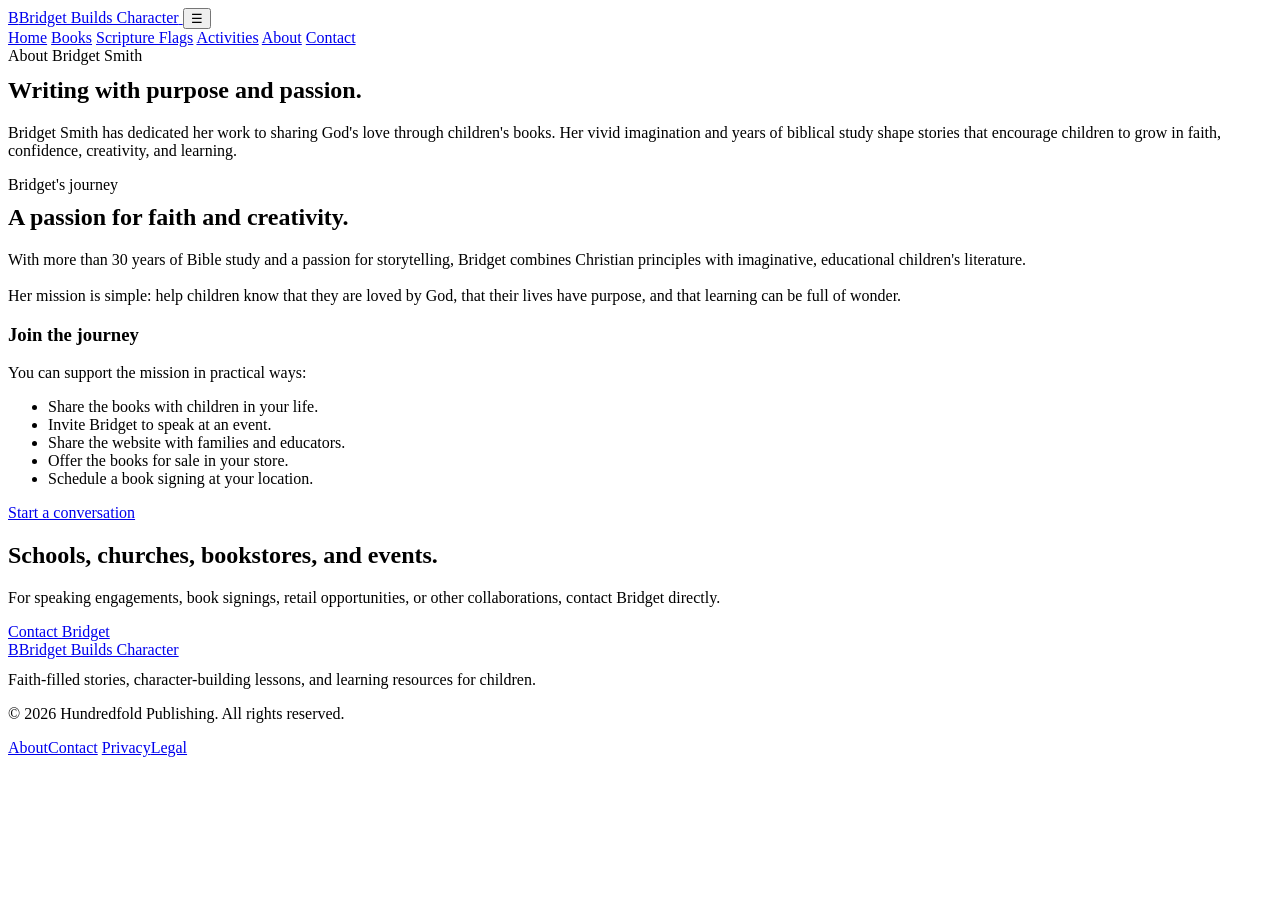
==== about.html @ f841bddc "Add about page" ====
<!doctype html>
<html lang="en">
<head>
<meta charset="utf-8"><meta name="viewport" content="width=device-width, initial-scale=1">
<title>About | Bridget Builds Character</title>
<meta name="description" content="About Bridget Smith, author of faith-filled and educational children's books.">
<meta name="theme-color" content="#18304a">
<link rel="stylesheet" href="assets/styles.css">
</head>
<body>
<header class="site-header">
  <div class="container nav">
    <a class="brand" href="index.html" aria-label="Bridget Builds Character home">
      <span class="brand-mark">B</span><span>Bridget Builds Character</span>
    </a>
    <button class="mobile-toggle" aria-label="Open navigation" aria-expanded="false">☰</button>
    <nav class="nav-links">
      <a href="index.html">Home</a>
      <a href="books.html">Books</a>
      <a href="scripture-flags.html">Scripture Flags</a>
      <a href="activities.html">Activities</a>
      <a href="about.html">About</a>
      <a class="nav-cta" href="contact.html">Contact</a>
    </nav>
  </div>
</header>

<main>
<section class="page-hero"><div class="container"><span class="eyebrow">About Bridget Smith</span><h1 style="max-width:970px;margin-top:12px">Writing with purpose and passion.</h1><p>Bridget Smith has dedicated her work to sharing God's love through children's books. Her vivid imagination and years of biblical study shape stories that encourage children to grow in faith, confidence, creativity, and learning.</p></div></section>
<section class="section paper">
  <div class="container about-grid">
    <div>
      <span class="eyebrow">Bridget's journey</span><h2 style="margin-top:10px">A passion for faith and creativity.</h2>
      <p class="lead" style="margin-top:20px">With more than 30 years of Bible study and a passion for storytelling, Bridget combines Christian principles with imaginative, educational children's literature.</p>
      <p style="margin-top:18px">Her mission is simple: help children know that they are loved by God, that their lives have purpose, and that learning can be full of wonder.</p>
    </div>
    <div class="about-panel"><h3>Join the journey</h3><p style="margin-top:12px">You can support the mission in practical ways:</p>
      <ul><li>Share the books with children in your life.</li><li>Invite Bridget to speak at an event.</li><li>Share the website with families and educators.</li><li>Offer the books for sale in your store.</li><li>Schedule a book signing at your location.</li></ul>
      <a class="btn btn-primary" href="contact.html" style="margin-top:10px">Start a conversation</a>
    </div>
  </div>
</section>
<section class="section"><div class="container cta-box"><div><h2>Schools, churches, bookstores, and events.</h2><p>For speaking engagements, book signings, retail opportunities, or other collaborations, contact Bridget directly.</p></div><a class="btn btn-light" href="contact.html">Contact Bridget</a></div></section>
</main>
<footer>
  <div class="container footer-grid">
    <div>
      <a class="brand" href="index.html"><span class="brand-mark">B</span><span>Bridget Builds Character</span></a>
      <p class="small" style="margin-top:12px">Faith-filled stories, character-building lessons, and learning resources for children.</p>
      <p class="small" style="margin-top:8px">© 2026 Hundredfold Publishing. All rights reserved.</p>
    </div>
    <div class="footer-links">
      <a href="about.html">About</a><a href="contact.html">Contact</a>
      <a href="privacy-policy.html">Privacy</a><a href="legal-notice.html">Legal</a>
    </div>
  </div>
</footer>
<script src="assets/script.js"></script>
</body></html>
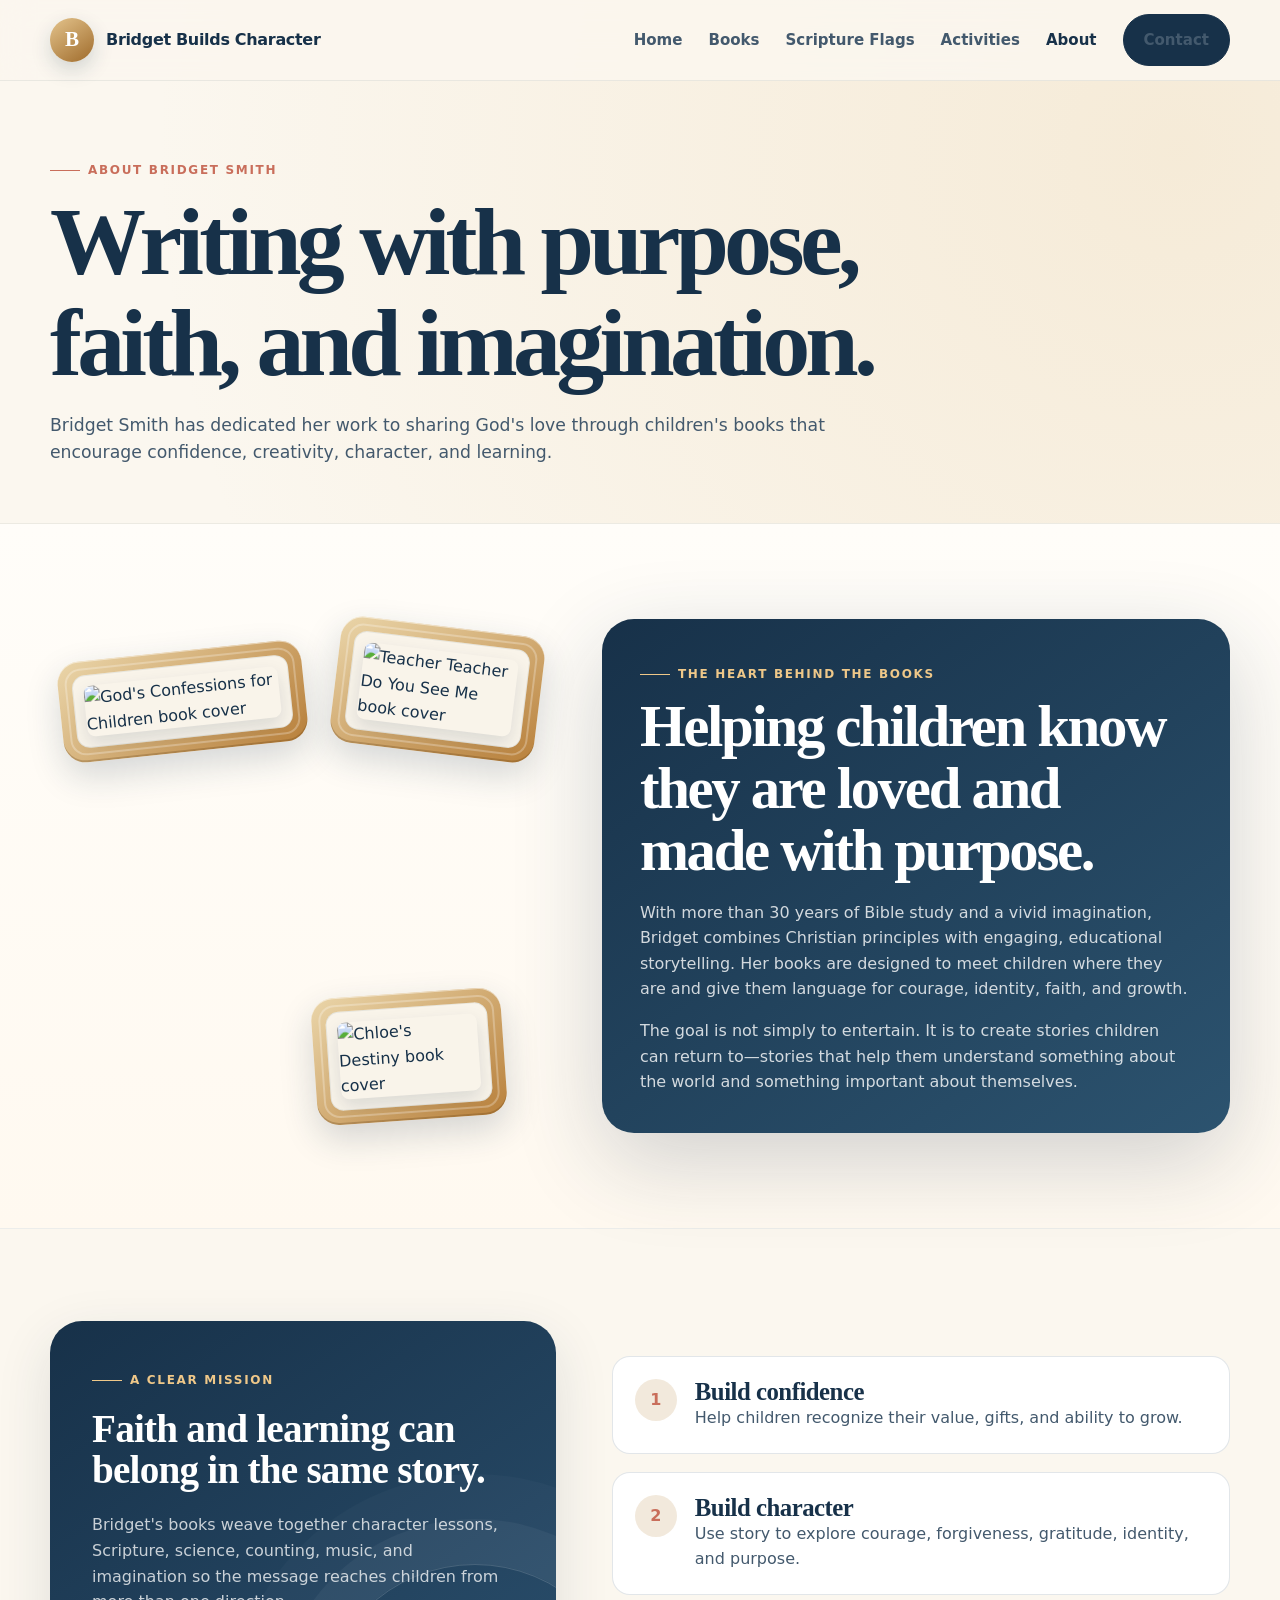
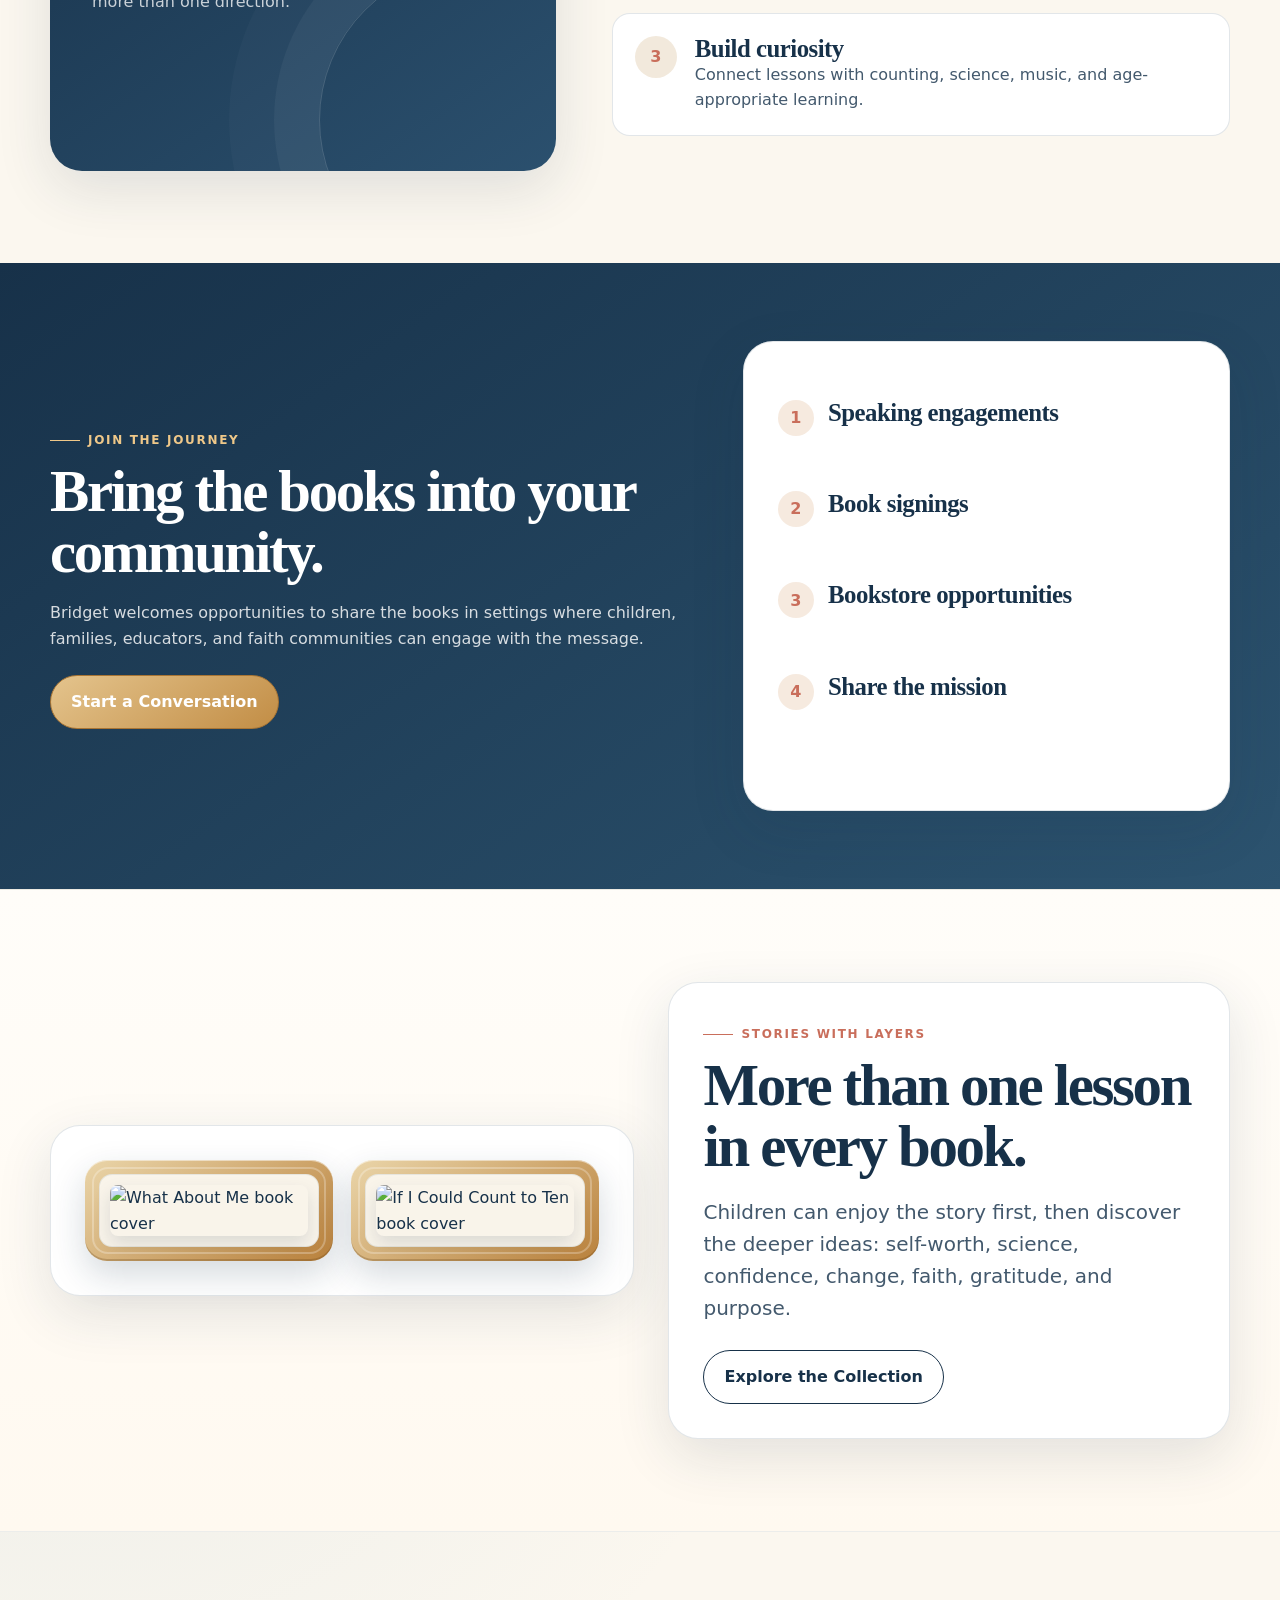
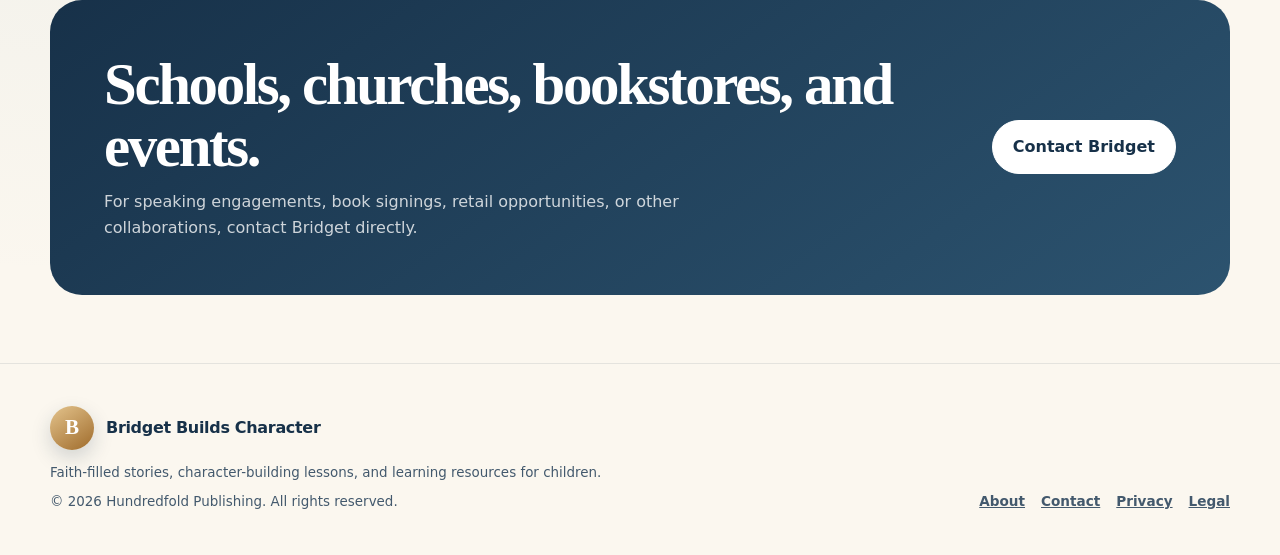
==== commit 6c4724fa: "Redesign About page with author collection showcase" ====
--- a/about.html
+++ b/about.html
@@ -4,56 +4,55 @@
 <meta charset="utf-8"><meta name="viewport" content="width=device-width, initial-scale=1">
 <title>About | Bridget Builds Character</title>
 <meta name="description" content="About Bridget Smith, author of faith-filled and educational children's books.">
-<meta name="theme-color" content="#18304a">
-<link rel="stylesheet" href="assets/styles.css">
+<meta name="theme-color" content="#173149"><link rel="stylesheet" href="assets/styles.css">
 </head>
 <body>
-<header class="site-header">
-  <div class="container nav">
-    <a class="brand" href="index.html" aria-label="Bridget Builds Character home">
-      <span class="brand-mark">B</span><span>Bridget Builds Character</span>
-    </a>
-    <button class="mobile-toggle" aria-label="Open navigation" aria-expanded="false">☰</button>
-    <nav class="nav-links">
-      <a href="index.html">Home</a>
-      <a href="books.html">Books</a>
-      <a href="scripture-flags.html">Scripture Flags</a>
-      <a href="activities.html">Activities</a>
-      <a href="about.html">About</a>
-      <a class="nav-cta" href="contact.html">Contact</a>
-    </nav>
-  </div>
-</header>
+<header class="site-header"><div class="container nav">
+<a class="brand" href="index.html"><span class="brand-mark">B</span><span>Bridget Builds Character</span></a>
+<button class="mobile-toggle" aria-label="Open navigation" aria-expanded="false">☰</button>
+<nav class="nav-links"><a href="index.html">Home</a><a href="books.html">Books</a><a href="scripture-flags.html">Scripture Flags</a><a href="activities.html">Activities</a><a href="about.html" aria-current="page">About</a><a class="nav-cta" href="contact.html">Contact</a></nav>
+</div></header>
 
 <main>
-<section class="page-hero"><div class="container"><span class="eyebrow">About Bridget Smith</span><h1 style="max-width:970px;margin-top:12px">Writing with purpose and passion.</h1><p>Bridget Smith has dedicated her work to sharing God's love through children's books. Her vivid imagination and years of biblical study shape stories that encourage children to grow in faith, confidence, creativity, and learning.</p></div></section>
-<section class="section paper">
-  <div class="container about-grid">
-    <div>
-      <span class="eyebrow">Bridget's journey</span><h2 style="margin-top:10px">A passion for faith and creativity.</h2>
-      <p class="lead" style="margin-top:20px">With more than 30 years of Bible study and a passion for storytelling, Bridget combines Christian principles with imaginative, educational children's literature.</p>
-      <p style="margin-top:18px">Her mission is simple: help children know that they are loved by God, that their lives have purpose, and that learning can be full of wonder.</p>
-    </div>
-    <div class="about-panel"><h3>Join the journey</h3><p style="margin-top:12px">You can support the mission in practical ways:</p>
-      <ul><li>Share the books with children in your life.</li><li>Invite Bridget to speak at an event.</li><li>Share the website with families and educators.</li><li>Offer the books for sale in your store.</li><li>Schedule a book signing at your location.</li></ul>
-      <a class="btn btn-primary" href="contact.html" style="margin-top:10px">Start a conversation</a>
-    </div>
-  </div>
-</section>
-<section class="section"><div class="container cta-box"><div><h2>Schools, churches, bookstores, and events.</h2><p>For speaking engagements, book signings, retail opportunities, or other collaborations, contact Bridget directly.</p></div><a class="btn btn-light" href="contact.html">Contact Bridget</a></div></section>
+<section class="page-hero"><div class="container"><span class="eyebrow">About Bridget Smith</span><h1 style="max-width:980px;margin-top:12px">Writing with purpose, faith, and imagination.</h1><p>Bridget Smith has dedicated her work to sharing God's love through children's books that encourage confidence, creativity, character, and learning.</p></div></section>
+
+<section class="section paper"><div class="container author-showcase">
+<div class="author-collage" aria-label="Bridget Smith book collection">
+<div class="frame a shadow-lift"><div class="frame-inner"><img src="https://images-na.ssl-images-amazon.com/images/P/B0D6RMJ539.01.LZZZZZZZ.jpg" alt="God's Confessions for Children book cover"></div></div>
+<div class="frame b shadow-lift"><div class="frame-inner"><img src="https://images-na.ssl-images-amazon.com/images/P/0998240745.01.LZZZZZZZ.jpg" alt="Teacher Teacher Do You See Me book cover"></div></div>
+<div class="frame c shadow-lift"><div class="frame-inner"><img src="https://images-na.ssl-images-amazon.com/images/P/0998240729.01.LZZZZZZZ.jpg" alt="Chloe's Destiny book cover"></div></div>
+</div>
+<div class="author-card"><span class="eyebrow" style="color:#efc889">The heart behind the books</span><h2 style="margin-top:12px">Helping children know they are loved and made with purpose.</h2><p style="margin-top:18px">With more than 30 years of Bible study and a vivid imagination, Bridget combines Christian principles with engaging, educational storytelling. Her books are designed to meet children where they are and give them language for courage, identity, faith, and growth.</p><p style="margin-top:16px">The goal is not simply to entertain. It is to create stories children can return to—stories that help them understand something about the world and something important about themselves.</p></div>
+</div></section>
+
+<section class="section"><div class="container mission-grid">
+<div class="mission-card"><span class="eyebrow" style="color:#efc889">A clear mission</span><h3 style="margin-top:18px">Faith and learning can belong in the same story.</h3><p style="margin-top:22px">Bridget's books weave together character lessons, Scripture, science, counting, music, and imagination so the message reaches children from more than one direction.</p></div>
+<div class="mission-stack">
+<div class="mission-item"><span class="mission-num">1</span><div><h3>Build confidence</h3><p>Help children recognize their value, gifts, and ability to grow.</p></div></div>
+<div class="mission-item"><span class="mission-num">2</span><div><h3>Build character</h3><p>Use story to explore courage, forgiveness, gratitude, identity, and purpose.</p></div></div>
+<div class="mission-item"><span class="mission-num">3</span><div><h3>Build curiosity</h3><p>Connect lessons with counting, science, music, and age-appropriate learning.</p></div></div>
+</div>
+</div></section>
+
+<section class="gallery-band"><div class="container gallery-grid">
+<div class="gallery-copy"><span class="eyebrow" style="color:#efc889">Join the journey</span><h2 style="margin-top:10px">Bring the books into your community.</h2><p>Bridget welcomes opportunities to share the books in settings where children, families, educators, and faith communities can engage with the message.</p><div style="margin-top:24px"><a class="btn btn-gold" href="contact.html">Start a Conversation</a></div></div>
+<div class="showcase-card">
+<div class="bullets">
+<div class="bullet"><i>1</i><div><h3>Speaking engagements</h3><p>Invite Bridget to speak at an event, school, church, or community gathering.</p></div></div>
+<div class="bullet"><i>2</i><div><h3>Book signings</h3><p>Schedule a signing or author appearance at your location.</p></div></div>
+<div class="bullet"><i>3</i><div><h3>Bookstore opportunities</h3><p>Explore carrying Bridget's books in your store or gift shop.</p></div></div>
+<div class="bullet"><i>4</i><div><h3>Share the mission</h3><p>Introduce the books to families, teachers, ministries, and readers who may benefit from them.</p></div></div>
+</div>
+</div>
+</div></section>
+
+<section class="section paper"><div class="container showcase-strip">
+<div class="showcase-card"><div class="book-pair"><div class="frame shadow-lift"><div class="frame-inner"><img src="https://images-na.ssl-images-amazon.com/images/P/0998240710.01.LZZZZZZZ.jpg" alt="What About Me book cover"></div></div><div class="frame shadow-lift"><div class="frame-inner"><img src="https://images-na.ssl-images-amazon.com/images/P/0998240737.01.LZZZZZZZ.jpg" alt="If I Could Count to Ten book cover"></div></div></div></div>
+<div class="showcase-copy"><span class="eyebrow">Stories with layers</span><h2 style="margin-top:10px">More than one lesson in every book.</h2><p class="lead" style="margin-top:18px">Children can enjoy the story first, then discover the deeper ideas: self-worth, science, confidence, change, faith, gratitude, and purpose.</p><div style="margin-top:26px"><a class="btn btn-secondary" href="books.html">Explore the Collection</a></div></div>
+</div></section>
+
+<section class="section-tight"><div class="container cta-box"><div><h2>Schools, churches, bookstores, and events.</h2><p>For speaking engagements, book signings, retail opportunities, or other collaborations, contact Bridget directly.</p></div><a class="btn btn-light" href="contact.html">Contact Bridget</a></div></section>
 </main>
-<footer>
-  <div class="container footer-grid">
-    <div>
-      <a class="brand" href="index.html"><span class="brand-mark">B</span><span>Bridget Builds Character</span></a>
-      <p class="small" style="margin-top:12px">Faith-filled stories, character-building lessons, and learning resources for children.</p>
-      <p class="small" style="margin-top:8px">© 2026 Hundredfold Publishing. All rights reserved.</p>
-    </div>
-    <div class="footer-links">
-      <a href="about.html">About</a><a href="contact.html">Contact</a>
-      <a href="privacy-policy.html">Privacy</a><a href="legal-notice.html">Legal</a>
-    </div>
-  </div>
-</footer>
-<script src="assets/script.js"></script>
-</body></html>
+
+<footer><div class="container footer-grid"><div><a class="brand" href="index.html"><span class="brand-mark">B</span><span>Bridget Builds Character</span></a><p class="small" style="margin-top:12px">Faith-filled stories, character-building lessons, and learning resources for children.</p><p class="small" style="margin-top:8px">© 2026 Hundredfold Publishing. All rights reserved.</p></div><div class="footer-links"><a href="about.html">About</a><a href="contact.html">Contact</a><a href="privacy-policy.html">Privacy</a><a href="legal-notice.html">Legal</a></div></div></footer>
+<script src="assets/script.js"></script></body></html>
--- a/assets/styles.css
+++ b/assets/styles.css
@@ -0,0 +1,178 @@
+:root{
+  --cream:#fbf7ef;--paper:#fffdf9;--paper2:#fff9f0;--ink:#173149;--ink2:#43596d;
+  --gold:#c28d45;--gold2:#e4c48d;--coral:#c96e5b;--sage:#7f9174;--sky:#87aebe;
+  --lav:#9788ad;--line:rgba(23,49,73,.12);--shadow:0 18px 55px rgba(23,49,73,.12);
+  --strong:0 28px 90px rgba(23,49,73,.20);--serif:Georgia,"Times New Roman",serif;
+  --sans:Inter,ui-sans-serif,system-ui,-apple-system,BlinkMacSystemFont,"Segoe UI",sans-serif;
+}
+*{box-sizing:border-box}html{scroll-behavior:smooth}
+body{margin:0;color:var(--ink);font-family:var(--sans);line-height:1.6;background:
+radial-gradient(circle at 92% 4%,rgba(228,196,141,.24),transparent 27%),
+radial-gradient(circle at 4% 72%,rgba(135,174,190,.15),transparent 26%),
+var(--cream);-webkit-font-smoothing:antialiased}
+a{color:inherit}img{max-width:100%;display:block}button,input,textarea{font:inherit}
+.container{width:min(1180px,calc(100% - 40px));margin-inline:auto}
+.eyebrow{display:inline-flex;align-items:center;gap:8px;text-transform:uppercase;letter-spacing:.14em;
+font-weight:850;font-size:.75rem;color:var(--coral)}
+.eyebrow:before{content:"";width:30px;height:1px;background:currentColor}
+h1,h2,h3,h4{font-family:var(--serif);line-height:1.05;margin:0;color:var(--ink);font-weight:700}
+h1{font-size:clamp(3.1rem,7.5vw,6.5rem);letter-spacing:-.05em}
+h2{font-size:clamp(2.15rem,4.6vw,4.45rem);letter-spacing:-.04em}
+h3{font-size:1.55rem;letter-spacing:-.02em}p{margin:0;color:var(--ink2)}
+.lead{font-size:clamp(1.05rem,2vw,1.25rem);max-width:720px}
+.site-header{position:sticky;top:0;z-index:50;background:rgba(251,247,239,.89);backdrop-filter:blur(16px);
+border-bottom:1px solid rgba(23,49,73,.08)}
+.nav{height:80px;display:flex;align-items:center;justify-content:space-between;gap:24px}
+.brand{display:flex;align-items:center;gap:12px;text-decoration:none;font-weight:850;letter-spacing:-.02em}
+.brand-mark{width:44px;height:44px;border-radius:50%;display:grid;place-items:center;
+background:linear-gradient(145deg,var(--gold2),#9f6b2b);color:#fff;font-family:var(--serif);font-size:1.32rem;
+box-shadow:0 8px 20px rgba(23,49,73,.18)}
+.nav-links{display:flex;align-items:center;gap:26px}.nav-links a{text-decoration:none;font-weight:750;font-size:.94rem;color:var(--ink2)}
+.nav-links a:hover,.nav-links a[aria-current="page"]{color:var(--ink)}
+.nav-cta,.btn{display:inline-flex;align-items:center;justify-content:center;gap:9px;text-decoration:none;border-radius:999px;
+padding:13px 20px;font-weight:850;border:1px solid var(--ink);transition:.22s ease;cursor:pointer}
+.nav-cta,.btn-primary{background:var(--ink);color:#fff}.btn-secondary{background:transparent;color:var(--ink)}
+.btn-light{background:#fff;color:var(--ink);border-color:#fff}.btn-gold{background:linear-gradient(145deg,var(--gold2),var(--gold));
+border-color:#a97534;color:#fff}.btn:hover,.nav-cta:hover{transform:translateY(-2px);box-shadow:0 12px 28px rgba(23,49,73,.14)}
+.mobile-toggle{display:none;background:none;border:0;color:var(--ink);font-size:1.7rem}
+main{overflow:hidden}.section{padding:92px 0}.section-tight{padding:68px 0}
+.paper{background:linear-gradient(180deg,var(--paper),var(--paper2));border-block:1px solid rgba(23,49,73,.08)}
+.section-head{display:flex;justify-content:space-between;align-items:end;gap:30px;margin-bottom:38px}.section-head p{max-width:600px}
+
+/* gallery frame */
+.frame{position:relative;padding:14px;border-radius:22px;background:linear-gradient(145deg,#ead5a9,#b9813c);
+box-shadow:0 14px 35px rgba(23,49,73,.18),inset 0 1px 0 rgba(255,255,255,.5),inset 0 -2px 0 rgba(94,59,18,.26)}
+.frame:before{content:"";position:absolute;inset:7px;border:2px solid rgba(255,255,255,.26);border-radius:16px;pointer-events:none}
+.frame-inner{background:#f9f4ea;padding:11px;border-radius:13px;box-shadow:inset 0 0 0 1px rgba(23,49,73,.08)}
+.frame img{width:100%;border-radius:8px;box-shadow:0 8px 18px rgba(23,49,73,.13)}
+.shadow-lift{transition:.25s ease}.shadow-lift:hover{transform:translateY(-7px);box-shadow:0 22px 55px rgba(23,49,73,.22),
+inset 0 1px 0 rgba(255,255,255,.5),inset 0 -2px 0 rgba(94,59,18,.26)}
+
+/* hero */
+.hero{position:relative;padding:88px 0 94px}.hero:before,.hero:after{content:"";position:absolute;border-radius:50%;z-index:-1}
+.hero:before{width:430px;height:430px;background:rgba(228,196,141,.28);right:-100px;top:-130px}
+.hero:after{width:360px;height:360px;background:rgba(127,145,116,.13);left:-130px;bottom:-160px}
+.hero-grid{display:grid;grid-template-columns:1.02fr .98fr;gap:58px;align-items:center}.hero-copy{display:flex;flex-direction:column;gap:24px}
+.hero-actions{display:flex;gap:12px;flex-wrap:wrap}.hero-note{display:flex;gap:14px;align-items:center;padding-top:8px;
+color:var(--ink2);font-weight:750;font-size:.92rem}.dot-row{display:flex;gap:5px}.dot-row i{display:block;width:8px;height:8px;border-radius:50%;background:var(--gold)}
+.showcase-stage{position:relative;min-height:650px}.stage-panel{position:absolute;inset:26px 0 18px 44px;border-radius:36px;
+background:linear-gradient(145deg,#152e45,#2b516f);box-shadow:var(--strong);overflow:hidden}
+.stage-panel:before{content:"";position:absolute;inset:18px;border-radius:26px;border:1px solid rgba(255,255,255,.15)}
+.stage-panel:after{content:"";position:absolute;width:330px;height:330px;right:-95px;bottom:-85px;border-radius:50%;
+border:1px solid rgba(255,255,255,.14);box-shadow:0 0 0 42px rgba(255,255,255,.045),0 0 0 84px rgba(255,255,255,.025)}
+.stage-badge{position:absolute;left:72px;top:54px;z-index:5;background:rgba(255,255,255,.12);color:#fff;border:1px solid rgba(255,255,255,.18);
+padding:10px 14px;border-radius:999px;font-weight:850;letter-spacing:.08em;text-transform:uppercase;font-size:.72rem}
+.featured-frame{position:absolute;left:86px;top:106px;width:285px;transform:rotate(-4deg);z-index:4}
+.mini-frame{position:absolute;width:158px;z-index:5}.mini-frame.one{right:22px;top:116px;transform:rotate(8deg)}
+.mini-frame.two{right:80px;bottom:56px;transform:rotate(-7deg)}
+.stage-copy{position:absolute;left:392px;right:42px;top:178px;z-index:4;color:#fff}.stage-copy h3{color:#fff;font-size:2.15rem;margin-bottom:14px}
+.stage-copy p{color:rgba(255,255,255,.78)}.stage-ribbon{display:inline-flex;margin-top:18px;padding:9px 14px;border-radius:999px;
+background:linear-gradient(145deg,var(--gold2),var(--gold));color:#fff;font-weight:850;box-shadow:0 10px 24px rgba(0,0,0,.16)}
+
+/* spotlight */
+.showcase-strip{display:grid;grid-template-columns:1.02fr .98fr;gap:34px;align-items:center}
+.showcase-copy,.showcase-card{background:#fff;border:1px solid var(--line);border-radius:30px;padding:34px;box-shadow:var(--shadow)}
+.book-pair{display:grid;grid-template-columns:1fr 1fr;gap:18px;align-items:start}
+.bullets{display:grid;gap:14px;margin-top:24px}.bullet{display:grid;grid-template-columns:auto 1fr;gap:14px;align-items:start}
+.bullet i{width:36px;height:36px;border-radius:50%;display:grid;place-items:center;font-style:normal;font-weight:900;color:var(--coral);background:#f6eadf}
+.gallery-band{background:linear-gradient(145deg,#173149,#2c536f);padding:78px 0;color:#fff}.gallery-band h2,.gallery-band p{color:#fff}
+.gallery-grid{display:grid;grid-template-columns:1.15fr .85fr;gap:34px;align-items:center}.gallery-copy p{opacity:.82;margin-top:16px}
+.gallery-stats{display:grid;grid-template-columns:repeat(3,1fr);gap:13px;margin-top:24px}.stat{padding:17px;border-radius:17px;
+border:1px solid rgba(255,255,255,.15);background:rgba(255,255,255,.08)}.stat strong{display:block;color:#fff;font-family:var(--serif);
+font-size:1.7rem;line-height:1;margin-bottom:5px}.stat span{font-size:.85rem;color:rgba(255,255,255,.8)}
+
+/* books */
+.books-grid{display:grid;grid-template-columns:repeat(3,1fr);gap:24px}.book-card{position:relative;background:#fff;border:1px solid var(--line);
+border-radius:28px;padding:18px;box-shadow:0 10px 34px rgba(23,49,73,.08);transition:.25s ease;display:flex;flex-direction:column;gap:17px;overflow:hidden}
+.book-card:before{content:"";position:absolute;left:0;right:0;top:0;height:7px;background:linear-gradient(90deg,var(--gold),var(--gold2),var(--coral))}
+.book-card:hover{transform:translateY(-7px);box-shadow:var(--shadow)}.book-card h3{font-size:1.6rem}.book-card p{font-size:.95rem}
+.book-cover{border-radius:18px;overflow:hidden}.real-cover{padding:0;background:transparent;box-shadow:none}.real-cover:before{display:none}
+.real-cover .frame-inner{height:100%}.real-cover img{width:100%;aspect-ratio:4/5;object-fit:cover}.book-meta{display:flex;gap:7px;flex-wrap:wrap}
+.badge{border-radius:999px;padding:5px 10px;background:#f5eee4;color:var(--ink2);font-weight:850;font-size:.72rem}
+.book-actions{display:flex;gap:8px;flex-wrap:wrap;margin-top:auto}.book-actions a{flex:1;text-align:center;text-decoration:none;padding:10px 12px;border-radius:12px;
+font-weight:850;font-size:.84rem;border:1px solid var(--line);background:#fff}.book-actions a.primary{background:var(--ink);color:#fff;border-color:var(--ink)}
+.notice{padding:14px 16px;border-radius:14px;background:#f7efe5;border:1px solid rgba(23,49,73,.08);font-size:.88rem;color:var(--ink2)}
+.edition-cover{float:left;width:54px;height:70px;margin:0 11px 6px 0;border-radius:8px;overflow:hidden;box-shadow:0 5px 12px rgba(23,49,73,.14);background:#fff}
+.edition-cover img{width:100%;height:100%;object-fit:cover}.link-inline{font-weight:850;text-decoration-thickness:1px;text-underline-offset:4px}
+.shelf-row{display:grid;grid-template-columns:repeat(5,1fr);gap:16px}.shelf-card{background:#fff;border:1px solid var(--line);border-radius:22px;padding:14px;
+box-shadow:0 8px 28px rgba(23,49,73,.07)}.shelf-card h4{font-size:1.03rem;margin-top:12px}.shelf-card p{font-size:.86rem;margin-top:6px}
+
+/* mission */
+.mission-grid{display:grid;grid-template-columns:.9fr 1.1fr;gap:56px;align-items:center}.mission-card{min-height:450px;border-radius:32px;
+background:linear-gradient(145deg,#173149,#2b506e);color:#fff;padding:42px;position:relative;overflow:hidden;box-shadow:var(--shadow)}
+.mission-card:before{content:"";position:absolute;inset:auto -75px -105px auto;width:310px;height:310px;border-radius:50%;
+border:1px solid rgba(255,255,255,.16);box-shadow:0 0 0 45px rgba(255,255,255,.045),0 0 0 90px rgba(255,255,255,.025)}
+.mission-card h3{color:#fff;font-size:2.45rem;max-width:440px}.mission-card p{color:rgba(255,255,255,.76);max-width:420px}.mission-stack{display:grid;gap:18px}
+.mission-item{display:grid;grid-template-columns:auto 1fr;gap:18px;padding:22px;border:1px solid var(--line);border-radius:18px;background:#fff}
+.mission-num{width:42px;height:42px;border-radius:50%;display:grid;place-items:center;background:#f2e9dc;font-weight:900;color:var(--coral)}
+
+/* flags */
+.feature-band{background:linear-gradient(145deg,#ca725f,#af5648);color:#fff;padding:76px 0}.feature-band h2,.feature-band p{color:#fff}
+.band-grid{display:grid;grid-template-columns:1fr auto;align-items:center;gap:40px}.flags-preview{display:grid;grid-template-columns:repeat(4,1fr);gap:16px;margin-top:30px}
+.flag-mini{background:rgba(255,255,255,.12);border:1px solid rgba(255,255,255,.2);border-radius:18px;padding:18px}.flag-mini strong{display:block;font-family:var(--serif);font-size:1.24rem;margin-bottom:4px}
+.flags-grid{display:grid;grid-template-columns:repeat(3,1fr);gap:20px}.flag-card{background:#fff;border:1px solid var(--line);border-radius:24px;padding:18px;display:flex;
+flex-direction:column;gap:14px;box-shadow:0 8px 28px rgba(23,49,73,.07)}.flag-plaque{padding:12px;border-radius:20px;background:linear-gradient(145deg,#ead7ad,#b9823e);
+box-shadow:0 12px 28px rgba(23,49,73,.15)}.flag-plaque-inner{min-height:210px;border-radius:14px;background:
+radial-gradient(circle at 50% 30%,rgba(255,255,255,.9),rgba(255,250,240,.84) 35%,rgba(246,236,220,.95) 100%);
+display:flex;flex-direction:column;align-items:center;justify-content:center;text-align:center;padding:22px;border:2px solid rgba(255,255,255,.5)}
+.animal-orb{width:74px;height:74px;border-radius:50%;display:grid;place-items:center;background:var(--ink);color:#fff;font-family:var(--serif);
+font-weight:900;font-size:2rem;box-shadow:0 8px 20px rgba(23,49,73,.16);margin-bottom:12px}.price{font-weight:900;font-size:1.06rem;color:var(--ink)}
+.flag-card .btn{margin-top:auto;padding:10px 14px;font-size:.86rem}
+
+/* video / activities */
+.video-grid{display:grid;grid-template-columns:repeat(3,1fr);gap:22px}.video-card{background:#fff;border:1px solid var(--line);border-radius:24px;overflow:hidden;
+box-shadow:0 9px 28px rgba(23,49,73,.07)}.video-frame{padding:11px;background:linear-gradient(145deg,#ead6aa,#ba8440)}.video-frame-inner{background:#fff7ea;padding:9px}
+.video-thumb{aspect-ratio:16/9;background:#e9e3d8;position:relative;overflow:hidden}.video-thumb img{width:100%;height:100%;object-fit:cover}.play{position:absolute;inset:50% auto auto 50%;
+transform:translate(-50%,-50%);width:58px;height:58px;border-radius:50%;display:grid;place-items:center;background:rgba(23,49,73,.94);color:#fff;font-weight:900}
+.video-body{padding:18px}.qr-grid{display:grid;grid-template-columns:repeat(5,1fr);gap:18px}.qr-card{text-decoration:none;background:#fff;border:1px solid var(--line);border-radius:20px;
+padding:16px;text-align:center;box-shadow:0 8px 25px rgba(23,49,73,.06);transition:.2s ease}.qr-card:hover{transform:translateY(-4px);box-shadow:var(--shadow)}
+.qr-card img{width:100%;aspect-ratio:1;object-fit:contain;background:#fff;border-radius:10px;margin-bottom:11px}.qr-card strong{font-family:var(--serif);font-size:1rem;line-height:1.15;display:block}
+
+/* author / about */
+.page-hero{padding:72px 0 56px}.page-hero p{margin-top:18px;max-width:780px;font-size:1.08rem}
+.about-grid{display:grid;grid-template-columns:1fr 1fr;gap:42px;align-items:start}.about-panel{background:#fff;border:1px solid var(--line);border-radius:28px;padding:32px;box-shadow:var(--shadow)}
+.about-panel ul{padding-left:20px;color:var(--ink2)}.author-showcase{display:grid;grid-template-columns:.9fr 1.1fr;gap:38px;align-items:center}
+.author-collage{position:relative;min-height:520px}.author-collage .frame{position:absolute}.author-collage .a{width:245px;left:10px;top:35px;transform:rotate(-6deg)}
+.author-collage .b{width:205px;right:24px;top:10px;transform:rotate(7deg)}.author-collage .c{width:190px;right:60px;bottom:16px;transform:rotate(-4deg)}
+.author-card{background:linear-gradient(145deg,#173149,#2c536f);border-radius:32px;padding:38px;color:#fff;box-shadow:var(--strong)}
+.author-card h2,.author-card p{color:#fff}.author-card p{opacity:.8}
+
+/* contact */
+.contact-grid{display:grid;grid-template-columns:.88fr 1.12fr;gap:36px}.contact-card{background:#fff;border:1px solid var(--line);border-radius:28px;padding:30px;box-shadow:var(--shadow)}
+.contact-showcase{background:linear-gradient(145deg,#173149,#2c536f);color:#fff;overflow:hidden;position:relative}.contact-showcase h2,.contact-showcase p{color:#fff}
+.contact-showcase p{opacity:.8}.contact-mini-books{display:grid;grid-template-columns:repeat(3,1fr);gap:12px;margin-top:26px}.contact-mini-books .frame{padding:8px;border-radius:14px}
+.form{display:grid;gap:16px}.field{display:grid;gap:7px}label{font-weight:800;font-size:.9rem}input,textarea{width:100%;border:1px solid rgba(23,49,73,.18);background:#fffdf9;
+border-radius:14px;padding:13px 14px;color:var(--ink);outline:none}input:focus,textarea:focus{border-color:var(--sky);box-shadow:0 0 0 4px rgba(135,174,190,.15)}
+textarea{min-height:150px;resize:vertical}.check{display:grid;grid-template-columns:auto 1fr;gap:10px;align-items:start;font-size:.85rem;color:var(--ink2)}.check input{width:auto;margin-top:4px}
+
+/* quote / cta */
+.quote{padding:50px;border-radius:32px;background:#f3eadf;border:1px solid rgba(23,49,73,.08)}.quote blockquote{font-family:var(--serif);
+font-size:clamp(1.7rem,3.5vw,3rem);line-height:1.15;margin:0 0 18px}.cta-box{border-radius:32px;background:linear-gradient(145deg,#173149,#2c536f);
+padding:54px;color:#fff;display:grid;grid-template-columns:1fr auto;gap:30px;align-items:center}.cta-box h2,.cta-box p{color:#fff}.cta-box p{opacity:.78;margin-top:12px;max-width:690px}
+
+/* legal/footer */
+.legal{max-width:820px}.legal h2{font-size:2rem;margin-top:34px;margin-bottom:12px}.legal p+p{margin-top:13px}
+footer{padding:42px 0;border-top:1px solid rgba(23,49,73,.1)}.footer-grid{display:grid;grid-template-columns:1.2fr .8fr;gap:40px;align-items:end}
+.footer-links{display:flex;flex-wrap:wrap;gap:16px;justify-content:flex-end}.footer-links a{font-size:.85rem;font-weight:700;color:var(--ink2)}.small{font-size:.84rem;color:var(--ink2)}
+
+@media(max-width:1080px){
+.hero-grid,.showcase-strip,.gallery-grid,.mission-grid,.author-showcase,.about-grid,.contact-grid{grid-template-columns:1fr}
+.showcase-stage{min-height:735px}.stage-panel{inset:0}.stage-copy{left:42px;right:42px;top:470px}
+.featured-frame{left:50%;transform:translateX(-58%) rotate(-4deg);top:88px;width:270px}.mini-frame.one{right:18px;top:132px;width:145px}.mini-frame.two{left:24px;right:auto;bottom:215px;width:145px}
+}
+@media(max-width:920px){
+.nav-links{display:none;position:absolute;left:20px;right:20px;top:72px;background:var(--paper);padding:18px;border-radius:18px;box-shadow:var(--shadow);flex-direction:column;align-items:stretch}
+.nav-links.open{display:flex}.nav-links .nav-cta{text-align:center}.mobile-toggle{display:block}
+.books-grid,.flags-grid,.shelf-row{grid-template-columns:repeat(2,1fr)}.video-grid{grid-template-columns:1fr 1fr}.qr-grid{grid-template-columns:repeat(3,1fr)}
+.band-grid,.cta-box{grid-template-columns:1fr}.flags-preview{grid-template-columns:repeat(2,1fr)}.section-head{align-items:start;flex-direction:column}
+.author-collage{min-height:480px}
+}
+@media(max-width:620px){
+.container{width:min(100% - 26px,1180px)}.nav{height:70px}.brand span:last-child{font-size:.92rem}.hero{padding-top:58px}.section{padding:72px 0}
+.books-grid,.flags-grid,.video-grid,.qr-grid,.shelf-row{grid-template-columns:1fr}.book-pair{grid-template-columns:1fr}.gallery-stats{grid-template-columns:1fr}
+.footer-grid{grid-template-columns:1fr}.footer-links{justify-content:flex-start}.quote{padding:28px}.cta-box{padding:34px}
+.showcase-stage{min-height:790px}.featured-frame{width:210px;top:90px}.mini-frame.one{width:116px;top:145px;right:12px}.mini-frame.two{width:116px;left:14px;bottom:270px}
+.stage-copy{left:24px;right:24px;top:400px}.stage-copy h3{font-size:1.68rem}
+.author-collage{min-height:620px}.author-collage .a{width:210px;left:0}.author-collage .b{width:170px;right:0;top:145px}.author-collage .c{width:160px;left:55px;right:auto;bottom:10px}
+.contact-mini-books{grid-template-columns:repeat(3,1fr)}
+}
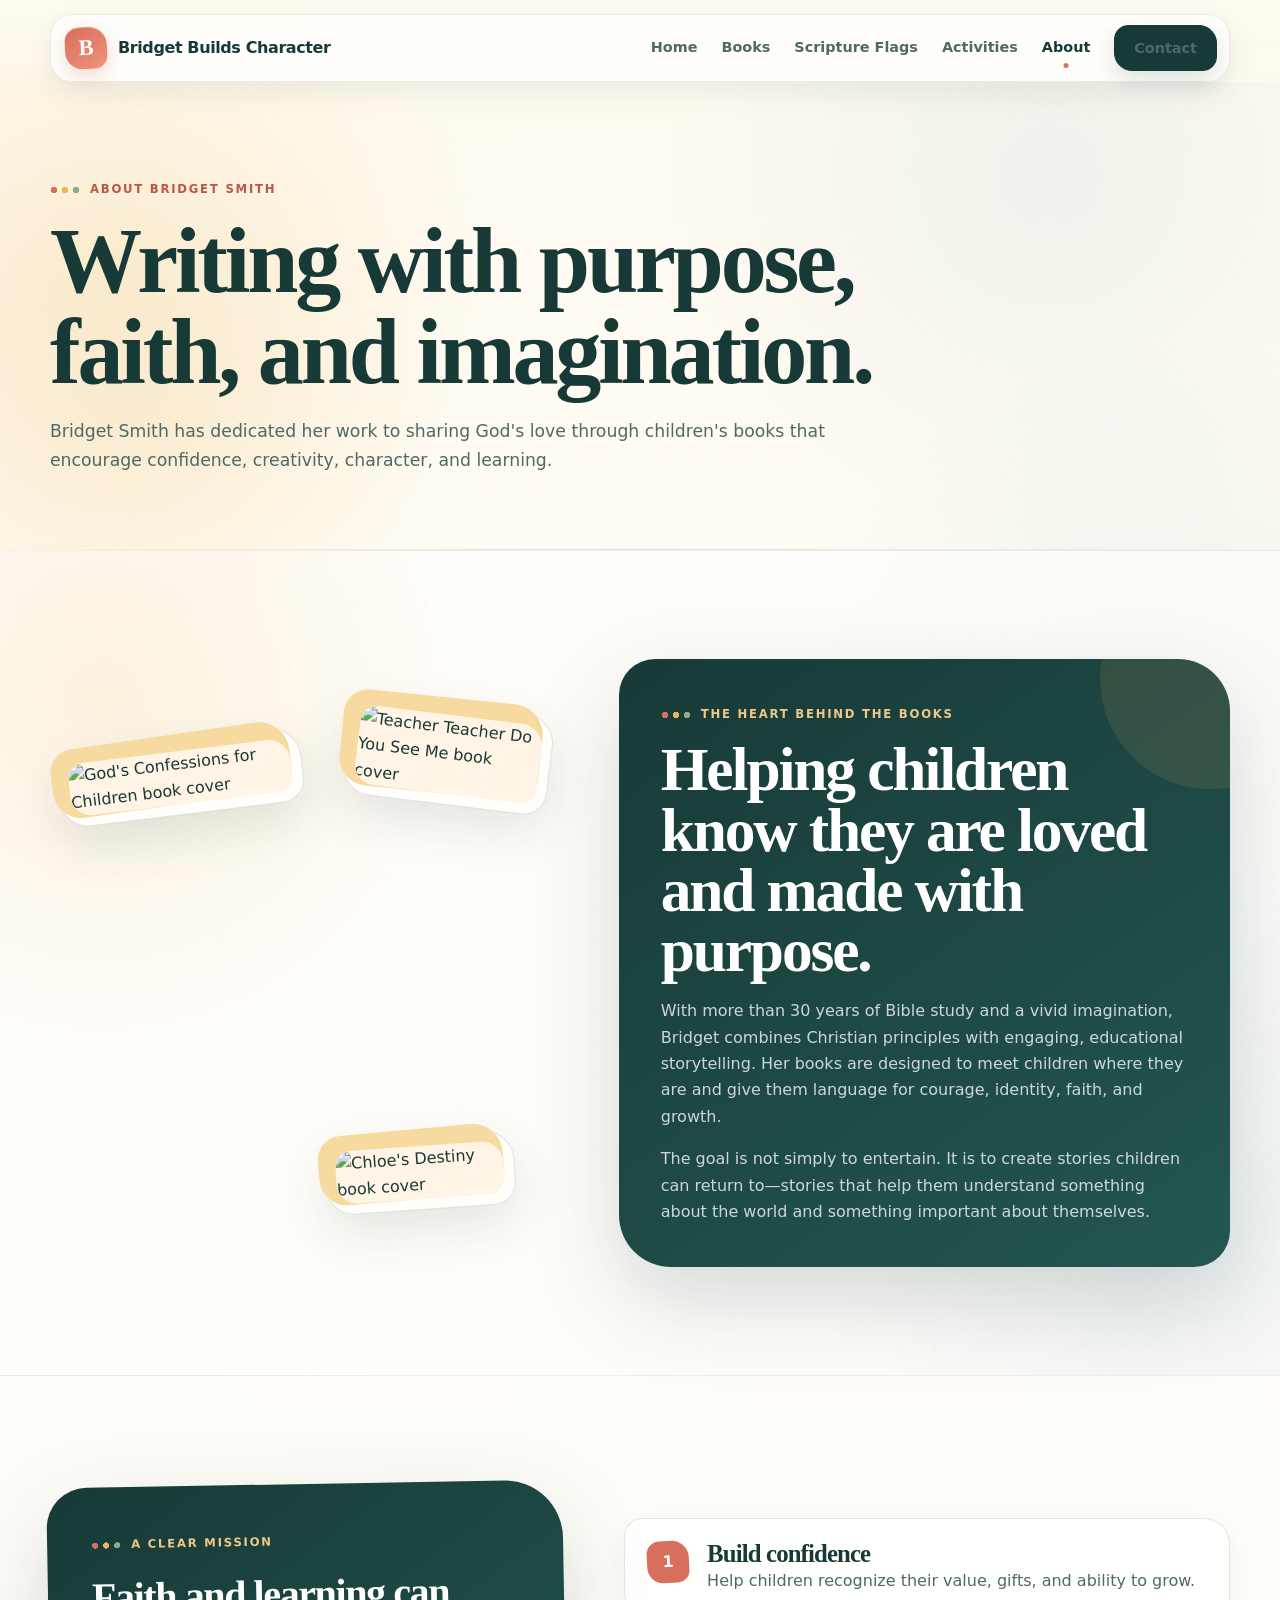
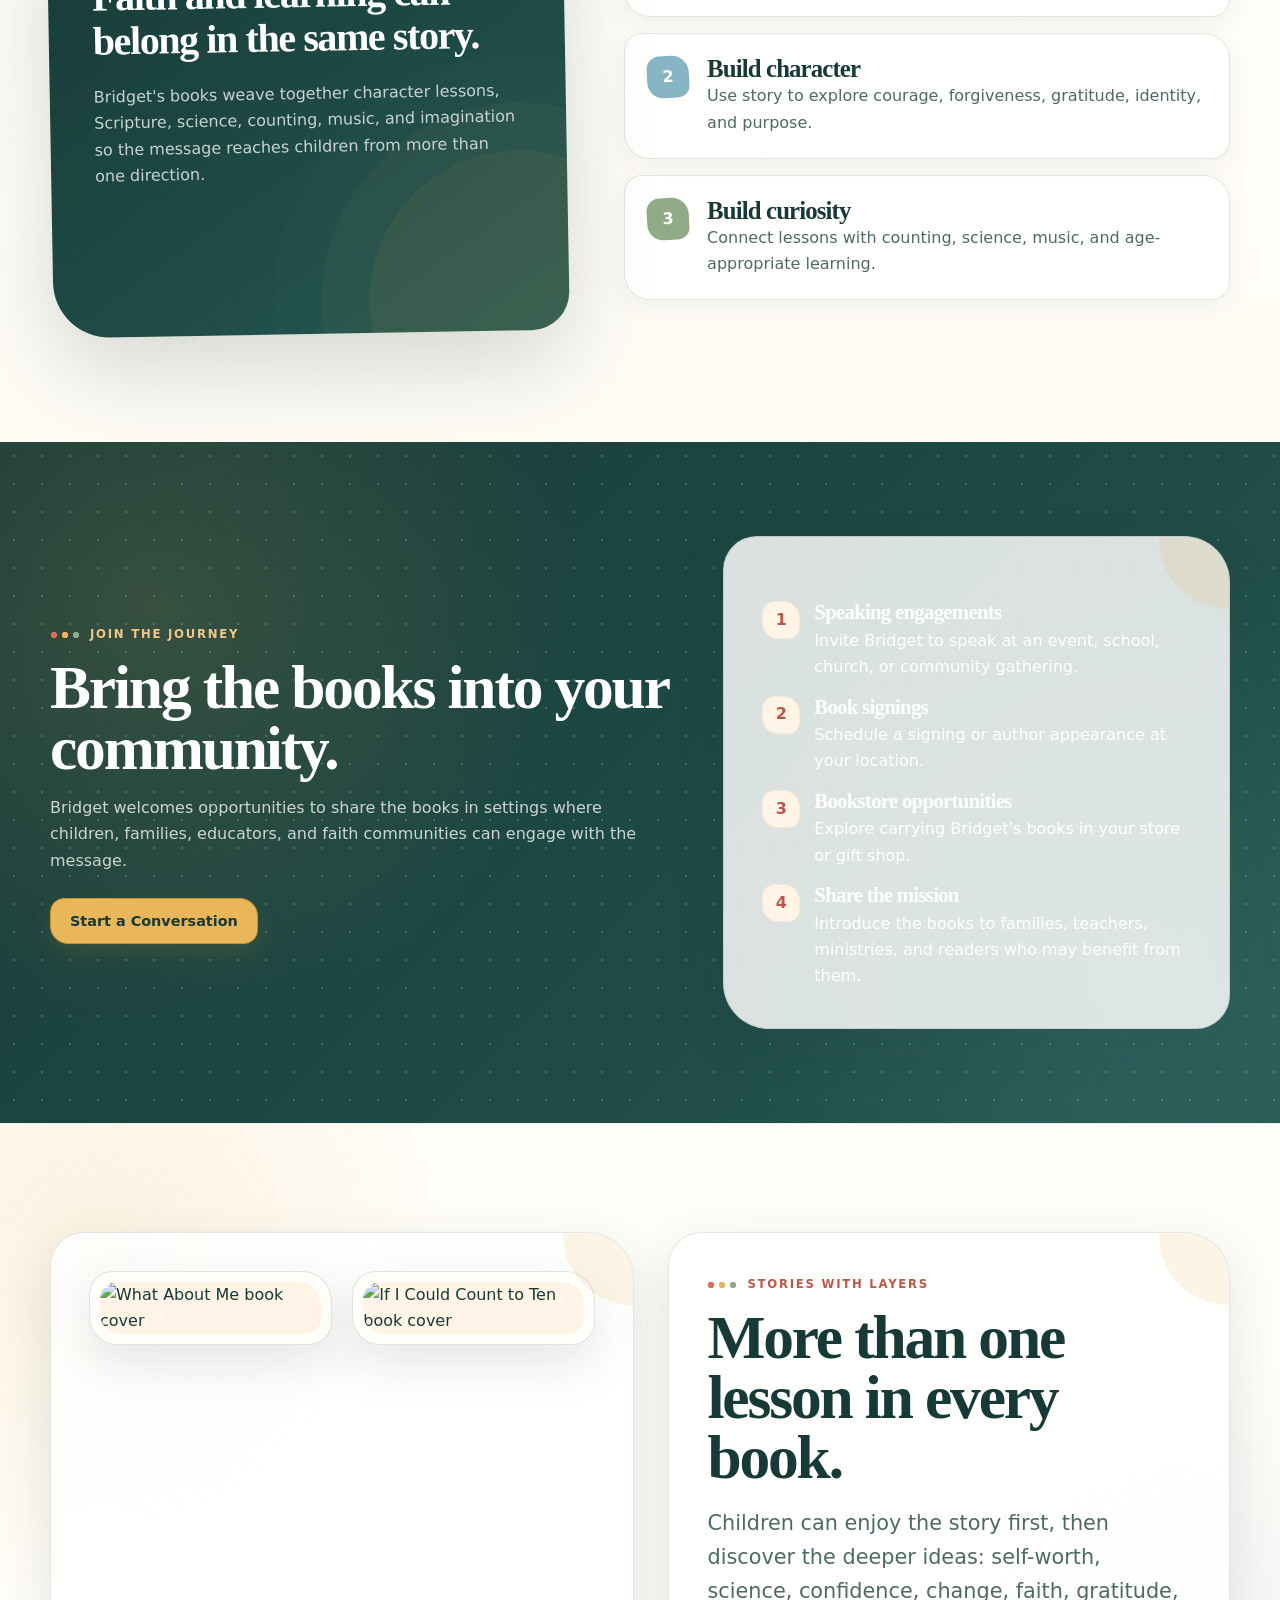
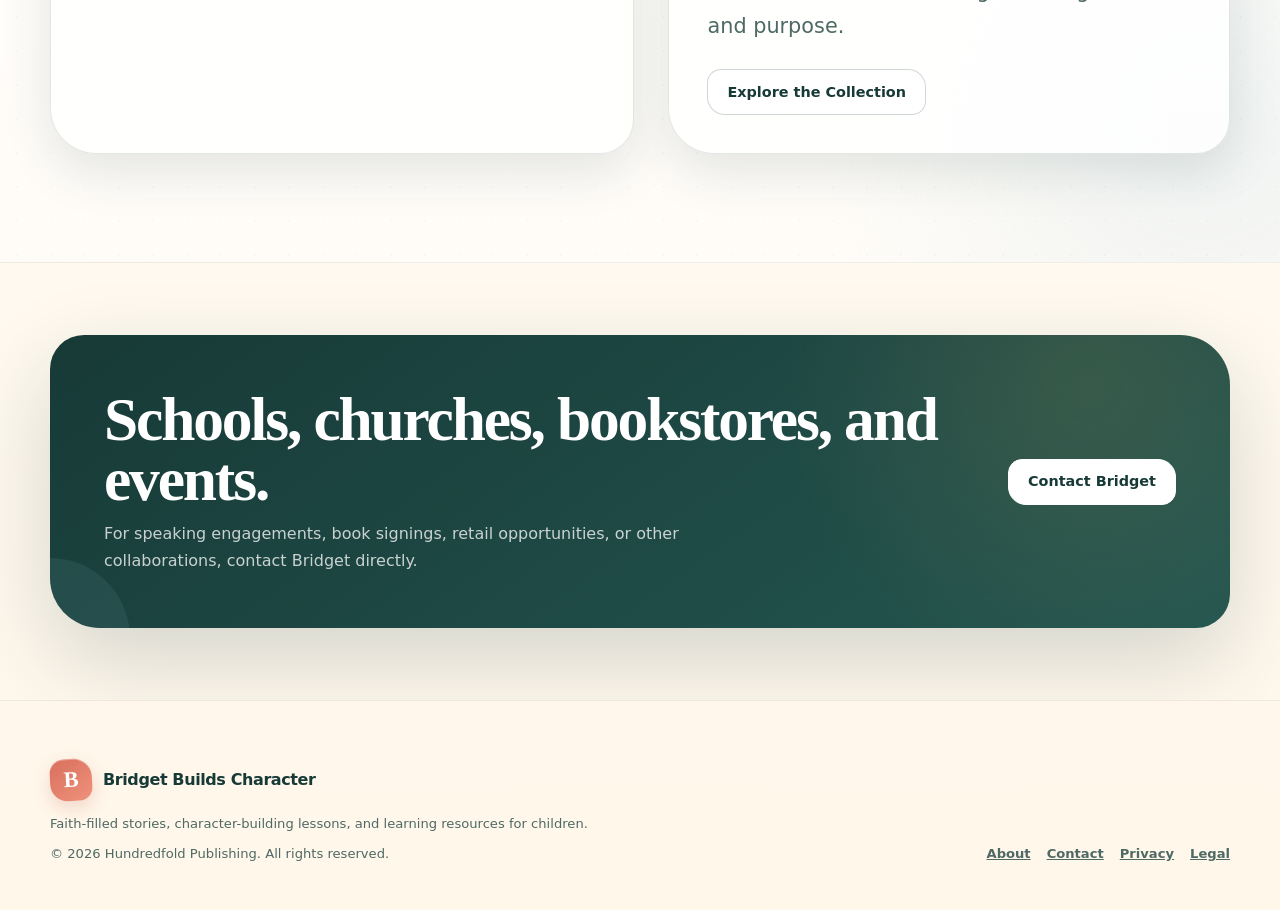
==== commit 2c3d4e1d: "Load rebuilt site design" ====
--- a/about.html
+++ b/about.html
@@ -4,7 +4,7 @@
 <meta charset="utf-8"><meta name="viewport" content="width=device-width, initial-scale=1">
 <title>About | Bridget Builds Character</title>
 <meta name="description" content="About Bridget Smith, author of faith-filled and educational children's books.">
-<meta name="theme-color" content="#173149"><link rel="stylesheet" href="assets/styles.css">
+<meta name="theme-color" content="#173a37"><link rel="stylesheet" href="assets/styles.css?v=20261003-redesign">
 </head>
 <body>
 <header class="site-header"><div class="container nav">
--- a/assets/styles.css
+++ b/assets/styles.css
@@ -1,178 +1,1397 @@
 :root{
-  --cream:#fbf7ef;--paper:#fffdf9;--paper2:#fff9f0;--ink:#173149;--ink2:#43596d;
-  --gold:#c28d45;--gold2:#e4c48d;--coral:#c96e5b;--sage:#7f9174;--sky:#87aebe;
-  --lav:#9788ad;--line:rgba(23,49,73,.12);--shadow:0 18px 55px rgba(23,49,73,.12);
-  --strong:0 28px 90px rgba(23,49,73,.20);--serif:Georgia,"Times New Roman",serif;
-  --sans:Inter,ui-sans-serif,system-ui,-apple-system,BlinkMacSystemFont,"Segoe UI",sans-serif;
-}
-*{box-sizing:border-box}html{scroll-behavior:smooth}
-body{margin:0;color:var(--ink);font-family:var(--sans);line-height:1.6;background:
-radial-gradient(circle at 92% 4%,rgba(228,196,141,.24),transparent 27%),
-radial-gradient(circle at 4% 72%,rgba(135,174,190,.15),transparent 26%),
-var(--cream);-webkit-font-smoothing:antialiased}
-a{color:inherit}img{max-width:100%;display:block}button,input,textarea{font:inherit}
-.container{width:min(1180px,calc(100% - 40px));margin-inline:auto}
-.eyebrow{display:inline-flex;align-items:center;gap:8px;text-transform:uppercase;letter-spacing:.14em;
-font-weight:850;font-size:.75rem;color:var(--coral)}
-.eyebrow:before{content:"";width:30px;height:1px;background:currentColor}
-h1,h2,h3,h4{font-family:var(--serif);line-height:1.05;margin:0;color:var(--ink);font-weight:700}
-h1{font-size:clamp(3.1rem,7.5vw,6.5rem);letter-spacing:-.05em}
-h2{font-size:clamp(2.15rem,4.6vw,4.45rem);letter-spacing:-.04em}
-h3{font-size:1.55rem;letter-spacing:-.02em}p{margin:0;color:var(--ink2)}
-.lead{font-size:clamp(1.05rem,2vw,1.25rem);max-width:720px}
-.site-header{position:sticky;top:0;z-index:50;background:rgba(251,247,239,.89);backdrop-filter:blur(16px);
-border-bottom:1px solid rgba(23,49,73,.08)}
-.nav{height:80px;display:flex;align-items:center;justify-content:space-between;gap:24px}
-.brand{display:flex;align-items:center;gap:12px;text-decoration:none;font-weight:850;letter-spacing:-.02em}
-.brand-mark{width:44px;height:44px;border-radius:50%;display:grid;place-items:center;
-background:linear-gradient(145deg,var(--gold2),#9f6b2b);color:#fff;font-family:var(--serif);font-size:1.32rem;
-box-shadow:0 8px 20px rgba(23,49,73,.18)}
-.nav-links{display:flex;align-items:center;gap:26px}.nav-links a{text-decoration:none;font-weight:750;font-size:.94rem;color:var(--ink2)}
-.nav-links a:hover,.nav-links a[aria-current="page"]{color:var(--ink)}
-.nav-cta,.btn{display:inline-flex;align-items:center;justify-content:center;gap:9px;text-decoration:none;border-radius:999px;
-padding:13px 20px;font-weight:850;border:1px solid var(--ink);transition:.22s ease;cursor:pointer}
-.nav-cta,.btn-primary{background:var(--ink);color:#fff}.btn-secondary{background:transparent;color:var(--ink)}
-.btn-light{background:#fff;color:var(--ink);border-color:#fff}.btn-gold{background:linear-gradient(145deg,var(--gold2),var(--gold));
-border-color:#a97534;color:#fff}.btn:hover,.nav-cta:hover{transform:translateY(-2px);box-shadow:0 12px 28px rgba(23,49,73,.14)}
-.mobile-toggle{display:none;background:none;border:0;color:var(--ink);font-size:1.7rem}
-main{overflow:hidden}.section{padding:92px 0}.section-tight{padding:68px 0}
-.paper{background:linear-gradient(180deg,var(--paper),var(--paper2));border-block:1px solid rgba(23,49,73,.08)}
-.section-head{display:flex;justify-content:space-between;align-items:end;gap:30px;margin-bottom:38px}.section-head p{max-width:600px}
-
-/* gallery frame */
-.frame{position:relative;padding:14px;border-radius:22px;background:linear-gradient(145deg,#ead5a9,#b9813c);
-box-shadow:0 14px 35px rgba(23,49,73,.18),inset 0 1px 0 rgba(255,255,255,.5),inset 0 -2px 0 rgba(94,59,18,.26)}
-.frame:before{content:"";position:absolute;inset:7px;border:2px solid rgba(255,255,255,.26);border-radius:16px;pointer-events:none}
-.frame-inner{background:#f9f4ea;padding:11px;border-radius:13px;box-shadow:inset 0 0 0 1px rgba(23,49,73,.08)}
-.frame img{width:100%;border-radius:8px;box-shadow:0 8px 18px rgba(23,49,73,.13)}
-.shadow-lift{transition:.25s ease}.shadow-lift:hover{transform:translateY(-7px);box-shadow:0 22px 55px rgba(23,49,73,.22),
-inset 0 1px 0 rgba(255,255,255,.5),inset 0 -2px 0 rgba(94,59,18,.26)}
-
-/* hero */
-.hero{position:relative;padding:88px 0 94px}.hero:before,.hero:after{content:"";position:absolute;border-radius:50%;z-index:-1}
-.hero:before{width:430px;height:430px;background:rgba(228,196,141,.28);right:-100px;top:-130px}
-.hero:after{width:360px;height:360px;background:rgba(127,145,116,.13);left:-130px;bottom:-160px}
-.hero-grid{display:grid;grid-template-columns:1.02fr .98fr;gap:58px;align-items:center}.hero-copy{display:flex;flex-direction:column;gap:24px}
-.hero-actions{display:flex;gap:12px;flex-wrap:wrap}.hero-note{display:flex;gap:14px;align-items:center;padding-top:8px;
-color:var(--ink2);font-weight:750;font-size:.92rem}.dot-row{display:flex;gap:5px}.dot-row i{display:block;width:8px;height:8px;border-radius:50%;background:var(--gold)}
-.showcase-stage{position:relative;min-height:650px}.stage-panel{position:absolute;inset:26px 0 18px 44px;border-radius:36px;
-background:linear-gradient(145deg,#152e45,#2b516f);box-shadow:var(--strong);overflow:hidden}
-.stage-panel:before{content:"";position:absolute;inset:18px;border-radius:26px;border:1px solid rgba(255,255,255,.15)}
-.stage-panel:after{content:"";position:absolute;width:330px;height:330px;right:-95px;bottom:-85px;border-radius:50%;
-border:1px solid rgba(255,255,255,.14);box-shadow:0 0 0 42px rgba(255,255,255,.045),0 0 0 84px rgba(255,255,255,.025)}
-.stage-badge{position:absolute;left:72px;top:54px;z-index:5;background:rgba(255,255,255,.12);color:#fff;border:1px solid rgba(255,255,255,.18);
-padding:10px 14px;border-radius:999px;font-weight:850;letter-spacing:.08em;text-transform:uppercase;font-size:.72rem}
-.featured-frame{position:absolute;left:86px;top:106px;width:285px;transform:rotate(-4deg);z-index:4}
-.mini-frame{position:absolute;width:158px;z-index:5}.mini-frame.one{right:22px;top:116px;transform:rotate(8deg)}
-.mini-frame.two{right:80px;bottom:56px;transform:rotate(-7deg)}
-.stage-copy{position:absolute;left:392px;right:42px;top:178px;z-index:4;color:#fff}.stage-copy h3{color:#fff;font-size:2.15rem;margin-bottom:14px}
-.stage-copy p{color:rgba(255,255,255,.78)}.stage-ribbon{display:inline-flex;margin-top:18px;padding:9px 14px;border-radius:999px;
-background:linear-gradient(145deg,var(--gold2),var(--gold));color:#fff;font-weight:850;box-shadow:0 10px 24px rgba(0,0,0,.16)}
+  --paper:#fffaf0;
+  --paper-2:#fff4e5;
+  --white:#fffefb;
+  --ink:#173a37;
+  --ink-soft:#4f6965;
+  --forest:#173a37;
+  --forest-2:#245650;
+  --clay:#d86f5d;
+  --clay-dark:#b95749;
+  --sun:#e9b75a;
+  --sun-soft:#f6daa0;
+  --sky:#88b5c3;
+  --sage:#91aa88;
+  --lavender:#a99abd;
+  --line:rgba(23,58,55,.12);
+  --line-strong:rgba(23,58,55,.2);
+  --shadow-sm:0 8px 24px rgba(23,58,55,.08);
+  --shadow:0 18px 50px rgba(23,58,55,.12);
+  --shadow-lg:0 34px 90px rgba(23,58,55,.18);
+  --radius-sm:16px;
+  --radius:26px;
+  --radius-lg:40px;
+  --serif:"Iowan Old Style","Palatino Linotype",Palatino,Georgia,serif;
+  --sans:"Avenir Next",Avenir,"Segoe UI",system-ui,-apple-system,BlinkMacSystemFont,sans-serif;
+}
+
+*{box-sizing:border-box}
+html{scroll-behavior:smooth;background:var(--paper)}
+body{
+  margin:0;
+  color:var(--ink);
+  font-family:var(--sans);
+  line-height:1.65;
+  background:
+    radial-gradient(circle at 8% 7%,rgba(233,183,90,.18),transparent 24rem),
+    radial-gradient(circle at 92% 18%,rgba(136,181,195,.16),transparent 25rem),
+    linear-gradient(180deg,#fffaf0 0%,#fffdf8 38%,#fff8ec 100%);
+  -webkit-font-smoothing:antialiased;
+  text-rendering:optimizeLegibility;
+}
+body:before{
+  content:"";
+  position:fixed;
+  inset:0;
+  z-index:-2;
+  pointer-events:none;
+  opacity:.25;
+  background-image:
+    radial-gradient(circle at center,rgba(23,58,55,.14) 1px,transparent 1.2px);
+  background-size:30px 30px;
+  mask-image:linear-gradient(to bottom,#000 0%,rgba(0,0,0,.4) 42%,transparent 78%);
+}
+body:after{
+  content:"";
+  position:fixed;
+  z-index:-1;
+  pointer-events:none;
+  width:460px;
+  height:460px;
+  right:-260px;
+  top:42%;
+  border-radius:50%;
+  border:1px solid rgba(216,111,93,.12);
+  box-shadow:
+    0 0 0 70px rgba(233,183,90,.035),
+    0 0 0 140px rgba(136,181,195,.025);
+}
+a{color:inherit}
+img{display:block;max-width:100%}
+button,input,textarea{font:inherit}
+button{color:inherit}
+::selection{background:var(--sun-soft);color:var(--ink)}
+
+.container{
+  width:min(1180px,calc(100% - 48px));
+  margin-inline:auto;
+}
+main{overflow:hidden}
+.section{padding:108px 0}
+.section-tight{padding:72px 0}
+
+h1,h2,h3,h4{
+  margin:0;
+  font-family:var(--serif);
+  color:var(--ink);
+  font-weight:700;
+  line-height:.98;
+  letter-spacing:-.035em;
+}
+h1{font-size:clamp(3.3rem,7.2vw,7rem)}
+h2{font-size:clamp(2.25rem,4.8vw,4.8rem)}
+h3{font-size:1.55rem;line-height:1.08}
+h4{font-size:1.08rem;line-height:1.15}
+p{margin:0;color:var(--ink-soft)}
+.lead{
+  max-width:720px;
+  font-size:clamp(1.08rem,1.8vw,1.3rem);
+  line-height:1.65;
+}
+
+.eyebrow{
+  display:inline-flex;
+  align-items:center;
+  gap:10px;
+  color:var(--clay-dark);
+  font-size:.73rem;
+  font-weight:850;
+  letter-spacing:.15em;
+  text-transform:uppercase;
+}
+.eyebrow:before{
+  content:"";
+  width:30px;
+  height:8px;
+  border-radius:99px;
+  background:
+    radial-gradient(circle at 4px 4px,var(--clay) 0 3px,transparent 3.2px),
+    radial-gradient(circle at 15px 4px,var(--sun) 0 3px,transparent 3.2px),
+    radial-gradient(circle at 26px 4px,var(--sage) 0 3px,transparent 3.2px);
+}
+
+.site-header{
+  position:sticky;
+  top:0;
+  z-index:50;
+  padding:14px 0 0;
+  background:linear-gradient(180deg,rgba(255,250,240,.95),rgba(255,250,240,.72) 70%,transparent);
+  backdrop-filter:blur(14px);
+}
+.nav{
+  min-height:68px;
+  padding:10px 12px 10px 14px;
+  display:flex;
+  align-items:center;
+  justify-content:space-between;
+  gap:22px;
+  border:1px solid rgba(23,58,55,.09);
+  border-radius:22px;
+  background:rgba(255,254,251,.92);
+  box-shadow:0 10px 30px rgba(23,58,55,.08);
+}
+.brand{
+  display:flex;
+  align-items:center;
+  gap:11px;
+  text-decoration:none;
+  color:var(--forest);
+  font-weight:850;
+  letter-spacing:-.025em;
+}
+.brand-mark{
+  width:42px;
+  height:42px;
+  display:grid;
+  place-items:center;
+  border-radius:14px 18px 13px 17px;
+  background:linear-gradient(145deg,var(--clay),#ef927c);
+  color:white;
+  font-family:var(--serif);
+  font-size:1.4rem;
+  box-shadow:inset 0 1px 0 rgba(255,255,255,.36),0 7px 18px rgba(183,83,70,.2);
+  transform:rotate(-3deg);
+}
+.nav-links{
+  display:flex;
+  align-items:center;
+  gap:24px;
+}
+.nav-links a{
+  position:relative;
+  color:var(--ink-soft);
+  font-size:.9rem;
+  font-weight:780;
+  text-decoration:none;
+}
+.nav-links a:not(.nav-cta):after{
+  content:"";
+  position:absolute;
+  left:50%;
+  bottom:-8px;
+  width:5px;
+  height:5px;
+  border-radius:50%;
+  background:var(--clay);
+  opacity:0;
+  transform:translateX(-50%) translateY(3px);
+  transition:.2s ease;
+}
+.nav-links a:hover,
+.nav-links a[aria-current="page"]{color:var(--forest)}
+.nav-links a:hover:after,
+.nav-links a[aria-current="page"]:after{
+  opacity:1;
+  transform:translateX(-50%) translateY(0);
+}
+.mobile-toggle{
+  display:none;
+  border:0;
+  background:transparent;
+  font-size:1.5rem;
+  cursor:pointer;
+}
+
+.nav-cta,.btn{
+  display:inline-flex;
+  align-items:center;
+  justify-content:center;
+  gap:8px;
+  min-height:46px;
+  padding:12px 19px;
+  border:1px solid var(--forest);
+  border-radius:14px 18px 14px 18px;
+  text-decoration:none;
+  font-size:.9rem;
+  font-weight:850;
+  line-height:1;
+  cursor:pointer;
+  transition:transform .2s ease,box-shadow .2s ease,background .2s ease;
+}
+.nav-cta,.btn-primary{
+  background:var(--forest);
+  color:#fff;
+  box-shadow:0 9px 22px rgba(23,58,55,.14);
+}
+.btn-gold{
+  background:var(--sun);
+  color:var(--forest);
+  border-color:#c98f2b;
+  box-shadow:0 9px 22px rgba(201,143,43,.14);
+}
+.btn-secondary{
+  background:rgba(255,255,255,.66);
+  color:var(--forest);
+  border-color:var(--line-strong);
+}
+.btn-light{
+  background:#fff;
+  color:var(--forest);
+  border-color:#fff;
+}
+.btn:hover,.nav-cta:hover{
+  transform:translateY(-3px) rotate(-.35deg);
+  box-shadow:0 14px 28px rgba(23,58,55,.16);
+}
+
+.paper{
+  position:relative;
+  border-block:1px solid rgba(23,58,55,.07);
+  background:
+    radial-gradient(circle at 8% 18%,rgba(233,183,90,.16),transparent 22rem),
+    radial-gradient(circle at 94% 82%,rgba(136,181,195,.13),transparent 24rem),
+    rgba(255,254,251,.78);
+}
+.paper:before{
+  content:"";
+  position:absolute;
+  inset:0;
+  pointer-events:none;
+  opacity:.2;
+  background-image:radial-gradient(circle,rgba(23,58,55,.12) 1px,transparent 1.2px);
+  background-size:34px 34px;
+}
+.paper>.container{position:relative}
+
+.section-head{
+  display:flex;
+  align-items:end;
+  justify-content:space-between;
+  gap:38px;
+  margin-bottom:44px;
+}
+.section-head>div{max-width:760px}
+.section-head p{max-width:520px}
+
+/* book and image frames */
+.frame{
+  position:relative;
+  padding:10px;
+  border:1px solid rgba(23,58,55,.13);
+  border-radius:24px 30px 23px 28px;
+  background:#fffefb;
+  box-shadow:var(--shadow);
+}
+.frame:before{
+  content:"";
+  position:absolute;
+  inset:-7px 10px 10px -7px;
+  z-index:-1;
+  border-radius:24px 30px 23px 28px;
+  background:var(--sun-soft);
+  transform:rotate(-1.2deg);
+}
+.frame-inner{
+  overflow:hidden;
+  border-radius:17px 22px 16px 20px;
+  background:var(--paper-2);
+}
+.frame img{width:100%;border-radius:inherit}
+.shadow-lift{transition:transform .24s ease,box-shadow .24s ease}
+.shadow-lift:hover{
+  transform:translateY(-7px) rotate(.5deg);
+  box-shadow:0 28px 58px rgba(23,58,55,.17);
+}
+
+/* home hero */
+.hero{
+  position:relative;
+  padding:92px 0 112px;
+}
+.hero:before,
+.hero:after{
+  content:"";
+  position:absolute;
+  border-radius:50%;
+  pointer-events:none;
+}
+.hero:before{
+  width:420px;
+  height:420px;
+  right:-170px;
+  top:20px;
+  background:rgba(136,181,195,.14);
+}
+.hero:after{
+  width:320px;
+  height:320px;
+  left:-180px;
+  bottom:-90px;
+  background:rgba(233,183,90,.13);
+}
+.hero-grid{
+  display:grid;
+  grid-template-columns:minmax(0,1.02fr) minmax(520px,.98fr);
+  align-items:center;
+  gap:72px;
+}
+.hero-copy{
+  display:flex;
+  flex-direction:column;
+  align-items:flex-start;
+  gap:26px;
+}
+.hero-copy h1{
+  max-width:760px;
+  text-wrap:balance;
+}
+.hero-copy h1:after{
+  content:"";
+  display:block;
+  width:110px;
+  height:12px;
+  margin-top:18px;
+  border-radius:100%;
+  border-bottom:4px solid var(--clay);
+  transform:rotate(-2deg);
+}
+.hero-actions{display:flex;gap:12px;flex-wrap:wrap}
+.hero-note{
+  display:flex;
+  align-items:center;
+  gap:12px;
+  padding:9px 13px;
+  border:1px dashed rgba(23,58,55,.19);
+  border-radius:12px;
+  color:var(--ink-soft);
+  font-size:.88rem;
+  font-weight:760;
+  background:rgba(255,255,255,.45);
+}
+.dot-row{display:flex;gap:4px}
+.dot-row i{
+  width:7px;
+  height:7px;
+  border-radius:50%;
+  display:block;
+}
+.dot-row i:nth-child(1){background:var(--clay)}
+.dot-row i:nth-child(2){background:var(--sun)}
+.dot-row i:nth-child(3){background:var(--sage)}
+
+.showcase-stage{
+  position:relative;
+  min-height:610px;
+}
+.stage-panel{
+  position:absolute;
+  inset:42px 12px 28px 34px;
+  overflow:hidden;
+  border-radius:42px 56px 44px 60px;
+  background:
+    radial-gradient(circle at 83% 14%,rgba(255,255,255,.11),transparent 24%),
+    linear-gradient(145deg,var(--forest),var(--forest-2));
+  box-shadow:var(--shadow-lg);
+  transform:rotate(1deg);
+}
+.stage-panel:before{
+  content:"";
+  position:absolute;
+  inset:16px;
+  border:1px dashed rgba(255,255,255,.23);
+  border-radius:32px 44px 34px 48px;
+}
+.stage-panel:after{
+  content:"";
+  position:absolute;
+  width:230px;
+  height:230px;
+  right:-70px;
+  bottom:-60px;
+  border-radius:50%;
+  background:rgba(233,183,90,.14);
+  box-shadow:0 0 0 45px rgba(233,183,90,.05),0 0 0 90px rgba(136,181,195,.035);
+}
+.stage-badge{
+  position:absolute;
+  z-index:7;
+  top:64px;
+  left:72px;
+  padding:8px 13px;
+  border-radius:10px 14px 10px 14px;
+  background:var(--sun);
+  color:var(--forest);
+  font-size:.69rem;
+  font-weight:900;
+  letter-spacing:.1em;
+  text-transform:uppercase;
+  box-shadow:0 7px 18px rgba(0,0,0,.14);
+  transform:rotate(-2deg);
+}
+.featured-frame{
+  position:absolute;
+  z-index:5;
+  width:260px;
+  left:68px;
+  top:120px;
+  transform:rotate(-5deg);
+}
+.mini-frame{
+  position:absolute;
+  z-index:6;
+  width:140px;
+}
+.mini-frame.one{
+  top:112px;
+  right:18px;
+  transform:rotate(8deg);
+}
+.mini-frame.two{
+  right:54px;
+  bottom:42px;
+  transform:rotate(-7deg);
+}
+.stage-copy{
+  position:absolute;
+  z-index:6;
+  left:350px;
+  right:46px;
+  top:210px;
+  color:#fff;
+}
+.stage-copy h3{
+  color:#fff;
+  font-size:2rem;
+  line-height:1.02;
+}
+.stage-copy p{
+  margin-top:12px;
+  color:rgba(255,255,255,.78);
+  font-size:.94rem;
+}
+.stage-ribbon{
+  display:inline-flex;
+  margin-top:18px;
+  padding:8px 12px;
+  border-radius:10px 14px 10px 14px;
+  background:var(--clay);
+  color:#fff;
+  font-size:.78rem;
+  font-weight:850;
+  transform:rotate(-1deg);
+}
 
 /* spotlight */
-.showcase-strip{display:grid;grid-template-columns:1.02fr .98fr;gap:34px;align-items:center}
-.showcase-copy,.showcase-card{background:#fff;border:1px solid var(--line);border-radius:30px;padding:34px;box-shadow:var(--shadow)}
-.book-pair{display:grid;grid-template-columns:1fr 1fr;gap:18px;align-items:start}
-.bullets{display:grid;gap:14px;margin-top:24px}.bullet{display:grid;grid-template-columns:auto 1fr;gap:14px;align-items:start}
-.bullet i{width:36px;height:36px;border-radius:50%;display:grid;place-items:center;font-style:normal;font-weight:900;color:var(--coral);background:#f6eadf}
-.gallery-band{background:linear-gradient(145deg,#173149,#2c536f);padding:78px 0;color:#fff}.gallery-band h2,.gallery-band p{color:#fff}
-.gallery-grid{display:grid;grid-template-columns:1.15fr .85fr;gap:34px;align-items:center}.gallery-copy p{opacity:.82;margin-top:16px}
-.gallery-stats{display:grid;grid-template-columns:repeat(3,1fr);gap:13px;margin-top:24px}.stat{padding:17px;border-radius:17px;
-border:1px solid rgba(255,255,255,.15);background:rgba(255,255,255,.08)}.stat strong{display:block;color:#fff;font-family:var(--serif);
-font-size:1.7rem;line-height:1;margin-bottom:5px}.stat span{font-size:.85rem;color:rgba(255,255,255,.8)}
+.showcase-strip{
+  display:grid;
+  grid-template-columns:1.02fr .98fr;
+  gap:34px;
+  align-items:stretch;
+}
+.showcase-copy,.showcase-card{
+  position:relative;
+  overflow:hidden;
+  padding:38px;
+  border:1px solid var(--line);
+  border-radius:34px 46px 34px 46px;
+  background:rgba(255,255,255,.84);
+  box-shadow:var(--shadow);
+}
+.showcase-copy:after,.showcase-card:after{
+  content:"";
+  position:absolute;
+  width:140px;
+  height:140px;
+  right:-70px;
+  top:-68px;
+  border-radius:50%;
+  background:rgba(233,183,90,.15);
+}
+.book-pair{
+  display:grid;
+  grid-template-columns:1fr 1fr;
+  gap:20px;
+  align-items:start;
+}
+.bullets{
+  display:grid;
+  gap:15px;
+  margin-top:26px;
+}
+.bullet{
+  display:grid;
+  grid-template-columns:auto 1fr;
+  gap:14px;
+  align-items:start;
+}
+.bullet i{
+  width:38px;
+  height:38px;
+  display:grid;
+  place-items:center;
+  border-radius:13px 17px 12px 16px;
+  background:var(--paper-2);
+  color:var(--clay-dark);
+  font-style:normal;
+  font-weight:900;
+  box-shadow:inset 0 0 0 1px rgba(216,111,93,.09);
+}
+.bullet h3{font-size:1.3rem}
+.bullet p{margin-top:4px}
+
+/* collection band */
+.gallery-band{
+  position:relative;
+  overflow:hidden;
+  padding:94px 0;
+  color:#fff;
+  background:
+    radial-gradient(circle at 12% 24%,rgba(233,183,90,.14),transparent 27rem),
+    radial-gradient(circle at 89% 78%,rgba(136,181,195,.15),transparent 26rem),
+    linear-gradient(135deg,#173a37,#245650);
+}
+.gallery-band:before{
+  content:"";
+  position:absolute;
+  inset:0;
+  opacity:.18;
+  background-image:radial-gradient(circle,white 1px,transparent 1.3px);
+  background-size:28px 28px;
+}
+.gallery-band .container{position:relative}
+.gallery-band h2,.gallery-band h3,.gallery-band p{color:#fff}
+.gallery-grid{
+  display:grid;
+  grid-template-columns:1.1fr .9fr;
+  gap:54px;
+  align-items:center;
+}
+.gallery-copy p{
+  margin-top:17px;
+  max-width:650px;
+  color:rgba(255,255,255,.77);
+}
+.gallery-stats{
+  display:grid;
+  grid-template-columns:repeat(3,1fr);
+  gap:12px;
+  margin-top:28px;
+}
+.stat{
+  padding:17px;
+  border:1px dashed rgba(255,255,255,.25);
+  border-radius:16px;
+  background:rgba(255,255,255,.07);
+}
+.stat strong{
+  display:block;
+  margin-bottom:3px;
+  color:#fff;
+  font-family:var(--serif);
+  font-size:1.8rem;
+  line-height:1;
+}
+.stat span{color:rgba(255,255,255,.75);font-size:.82rem}
 
 /* books */
-.books-grid{display:grid;grid-template-columns:repeat(3,1fr);gap:24px}.book-card{position:relative;background:#fff;border:1px solid var(--line);
-border-radius:28px;padding:18px;box-shadow:0 10px 34px rgba(23,49,73,.08);transition:.25s ease;display:flex;flex-direction:column;gap:17px;overflow:hidden}
-.book-card:before{content:"";position:absolute;left:0;right:0;top:0;height:7px;background:linear-gradient(90deg,var(--gold),var(--gold2),var(--coral))}
-.book-card:hover{transform:translateY(-7px);box-shadow:var(--shadow)}.book-card h3{font-size:1.6rem}.book-card p{font-size:.95rem}
-.book-cover{border-radius:18px;overflow:hidden}.real-cover{padding:0;background:transparent;box-shadow:none}.real-cover:before{display:none}
-.real-cover .frame-inner{height:100%}.real-cover img{width:100%;aspect-ratio:4/5;object-fit:cover}.book-meta{display:flex;gap:7px;flex-wrap:wrap}
-.badge{border-radius:999px;padding:5px 10px;background:#f5eee4;color:var(--ink2);font-weight:850;font-size:.72rem}
-.book-actions{display:flex;gap:8px;flex-wrap:wrap;margin-top:auto}.book-actions a{flex:1;text-align:center;text-decoration:none;padding:10px 12px;border-radius:12px;
-font-weight:850;font-size:.84rem;border:1px solid var(--line);background:#fff}.book-actions a.primary{background:var(--ink);color:#fff;border-color:var(--ink)}
-.notice{padding:14px 16px;border-radius:14px;background:#f7efe5;border:1px solid rgba(23,49,73,.08);font-size:.88rem;color:var(--ink2)}
-.edition-cover{float:left;width:54px;height:70px;margin:0 11px 6px 0;border-radius:8px;overflow:hidden;box-shadow:0 5px 12px rgba(23,49,73,.14);background:#fff}
-.edition-cover img{width:100%;height:100%;object-fit:cover}.link-inline{font-weight:850;text-decoration-thickness:1px;text-underline-offset:4px}
-.shelf-row{display:grid;grid-template-columns:repeat(5,1fr);gap:16px}.shelf-card{background:#fff;border:1px solid var(--line);border-radius:22px;padding:14px;
-box-shadow:0 8px 28px rgba(23,49,73,.07)}.shelf-card h4{font-size:1.03rem;margin-top:12px}.shelf-card p{font-size:.86rem;margin-top:6px}
+.books-grid{
+  display:grid;
+  grid-template-columns:repeat(3,1fr);
+  gap:26px;
+}
+.book-card{
+  position:relative;
+  display:flex;
+  flex-direction:column;
+  gap:16px;
+  min-width:0;
+  padding:18px;
+  overflow:hidden;
+  border:1px solid var(--line);
+  border-radius:24px 34px 24px 34px;
+  background:rgba(255,255,255,.9);
+  box-shadow:var(--shadow-sm);
+  transition:transform .22s ease,box-shadow .22s ease;
+}
+.book-card:before{
+  content:"";
+  position:absolute;
+  left:18px;
+  top:0;
+  width:54px;
+  height:7px;
+  border-radius:0 0 8px 8px;
+  background:var(--clay);
+}
+.book-card:nth-child(2n):before{background:var(--sky)}
+.book-card:nth-child(3n):before{background:var(--sun)}
+.book-card:nth-child(4n):before{background:var(--sage)}
+.book-card:nth-child(5n):before{background:var(--lavender)}
+.book-card:hover{
+  transform:translateY(-8px) rotate(-.3deg);
+  box-shadow:0 24px 55px rgba(23,58,55,.14);
+}
+.book-card h3{font-size:1.62rem}
+.book-card p{font-size:.94rem}
+.book-cover{overflow:hidden;border-radius:18px 24px 18px 24px}
+.real-cover{
+  padding:0;
+  border:0;
+  background:transparent;
+  box-shadow:none;
+}
+.real-cover:before{display:none}
+.real-cover .frame-inner{height:100%}
+.real-cover img{
+  width:100%;
+  aspect-ratio:4/5;
+  object-fit:cover;
+}
+.book-meta{display:flex;gap:7px;flex-wrap:wrap}
+.badge{
+  display:inline-flex;
+  padding:5px 9px;
+  border:1px solid rgba(23,58,55,.08);
+  border-radius:999px;
+  background:var(--paper-2);
+  color:var(--ink-soft);
+  font-size:.69rem;
+  font-weight:850;
+}
+.book-actions{
+  display:flex;
+  gap:8px;
+  flex-wrap:wrap;
+  margin-top:auto;
+}
+.book-actions a{
+  flex:1;
+  min-width:90px;
+  padding:10px 12px;
+  border:1px solid var(--line);
+  border-radius:12px 15px 12px 15px;
+  background:#fff;
+  text-align:center;
+  text-decoration:none;
+  font-size:.8rem;
+  font-weight:850;
+}
+.book-actions a.primary{
+  border-color:var(--forest);
+  background:var(--forest);
+  color:#fff;
+}
+.notice{
+  padding:13px 14px;
+  border:1px dashed rgba(23,58,55,.14);
+  border-radius:13px;
+  background:#fff7e9;
+  color:var(--ink-soft);
+  font-size:.84rem;
+}
+.edition-cover{
+  float:left;
+  width:52px;
+  height:68px;
+  margin:0 10px 6px 0;
+  overflow:hidden;
+  border-radius:8px;
+  background:#fff;
+  box-shadow:0 5px 12px rgba(23,58,55,.13);
+}
+.edition-cover img{width:100%;height:100%;object-fit:cover}
+.link-inline{
+  font-weight:850;
+  text-decoration-thickness:1px;
+  text-underline-offset:4px;
+}
+.shelf-row{
+  display:grid;
+  grid-template-columns:repeat(5,1fr);
+  gap:16px;
+}
+.shelf-card{
+  padding:14px;
+  border:1px solid var(--line);
+  border-radius:18px 24px 18px 24px;
+  background:rgba(255,255,255,.88);
+  box-shadow:var(--shadow-sm);
+  transition:.22s ease;
+}
+.shelf-card:hover{transform:translateY(-5px)}
+.shelf-card h4{margin-top:12px}
+.shelf-card p{margin-top:6px;font-size:.84rem}
 
 /* mission */
-.mission-grid{display:grid;grid-template-columns:.9fr 1.1fr;gap:56px;align-items:center}.mission-card{min-height:450px;border-radius:32px;
-background:linear-gradient(145deg,#173149,#2b506e);color:#fff;padding:42px;position:relative;overflow:hidden;box-shadow:var(--shadow)}
-.mission-card:before{content:"";position:absolute;inset:auto -75px -105px auto;width:310px;height:310px;border-radius:50%;
-border:1px solid rgba(255,255,255,.16);box-shadow:0 0 0 45px rgba(255,255,255,.045),0 0 0 90px rgba(255,255,255,.025)}
-.mission-card h3{color:#fff;font-size:2.45rem;max-width:440px}.mission-card p{color:rgba(255,255,255,.76);max-width:420px}.mission-stack{display:grid;gap:18px}
-.mission-item{display:grid;grid-template-columns:auto 1fr;gap:18px;padding:22px;border:1px solid var(--line);border-radius:18px;background:#fff}
-.mission-num{width:42px;height:42px;border-radius:50%;display:grid;place-items:center;background:#f2e9dc;font-weight:900;color:var(--coral)}
+.mission-grid{
+  display:grid;
+  grid-template-columns:.92fr 1.08fr;
+  gap:58px;
+  align-items:center;
+}
+.mission-card{
+  position:relative;
+  min-height:450px;
+  overflow:hidden;
+  padding:44px;
+  border-radius:40px 58px 38px 56px;
+  background:linear-gradient(145deg,var(--forest),var(--forest-2));
+  color:#fff;
+  box-shadow:var(--shadow-lg);
+  transform:rotate(-1deg);
+}
+.mission-card:before{
+  content:"";
+  position:absolute;
+  width:300px;
+  height:300px;
+  right:-100px;
+  bottom:-120px;
+  border-radius:50%;
+  background:rgba(233,183,90,.11);
+  box-shadow:0 0 0 48px rgba(233,183,90,.035),0 0 0 96px rgba(136,181,195,.025);
+}
+.mission-card h3{
+  max-width:460px;
+  color:#fff;
+  font-size:2.5rem;
+}
+.mission-card p{
+  max-width:430px;
+  color:rgba(255,255,255,.76);
+}
+.mission-stack{display:grid;gap:16px}
+.mission-item{
+  display:grid;
+  grid-template-columns:auto 1fr;
+  gap:18px;
+  padding:22px;
+  border:1px solid var(--line);
+  border-radius:18px 26px 18px 26px;
+  background:rgba(255,255,255,.86);
+  box-shadow:0 8px 26px rgba(23,58,55,.06);
+  transition:.2s ease;
+}
+.mission-item:hover{transform:translateX(5px)}
+.mission-num{
+  width:42px;
+  height:42px;
+  display:grid;
+  place-items:center;
+  border-radius:13px 17px 12px 16px;
+  background:var(--clay);
+  color:#fff;
+  font-weight:900;
+  transform:rotate(-3deg);
+}
+.mission-item:nth-child(2) .mission-num{background:var(--sky)}
+.mission-item:nth-child(3) .mission-num{background:var(--sage)}
+
+/* scripture feature */
+.feature-band{
+  position:relative;
+  overflow:hidden;
+  padding:88px 0;
+  color:#fff;
+  background:
+    radial-gradient(circle at 88% 15%,rgba(255,255,255,.12),transparent 23rem),
+    linear-gradient(135deg,#cf6959,#b45145);
+}
+.feature-band:before{
+  content:"";
+  position:absolute;
+  inset:0;
+  opacity:.15;
+  background-image:
+    radial-gradient(circle,white 1px,transparent 1.3px);
+  background-size:25px 25px;
+}
+.feature-band .container{position:relative}
+.feature-band h2,.feature-band h3,.feature-band p{color:#fff}
+.band-grid{
+  display:grid;
+  grid-template-columns:1fr auto;
+  align-items:center;
+  gap:44px;
+}
+.flags-preview{
+  display:grid;
+  grid-template-columns:repeat(4,1fr);
+  gap:12px;
+  margin-top:28px;
+}
+.flag-mini{
+  padding:16px;
+  border:1px dashed rgba(255,255,255,.28);
+  border-radius:15px 21px 15px 21px;
+  background:rgba(255,255,255,.1);
+  transition:.2s ease;
+}
+.flag-mini:nth-child(even){transform:rotate(1deg)}
+.flag-mini:nth-child(odd){transform:rotate(-1deg)}
+.flag-mini:hover{background:rgba(255,255,255,.15)}
+.flag-mini strong{
+  display:block;
+  margin-bottom:3px;
+  font-family:var(--serif);
+  font-size:1.22rem;
+}
 
 /* flags */
-.feature-band{background:linear-gradient(145deg,#ca725f,#af5648);color:#fff;padding:76px 0}.feature-band h2,.feature-band p{color:#fff}
-.band-grid{display:grid;grid-template-columns:1fr auto;align-items:center;gap:40px}.flags-preview{display:grid;grid-template-columns:repeat(4,1fr);gap:16px;margin-top:30px}
-.flag-mini{background:rgba(255,255,255,.12);border:1px solid rgba(255,255,255,.2);border-radius:18px;padding:18px}.flag-mini strong{display:block;font-family:var(--serif);font-size:1.24rem;margin-bottom:4px}
-.flags-grid{display:grid;grid-template-columns:repeat(3,1fr);gap:20px}.flag-card{background:#fff;border:1px solid var(--line);border-radius:24px;padding:18px;display:flex;
-flex-direction:column;gap:14px;box-shadow:0 8px 28px rgba(23,49,73,.07)}.flag-plaque{padding:12px;border-radius:20px;background:linear-gradient(145deg,#ead7ad,#b9823e);
-box-shadow:0 12px 28px rgba(23,49,73,.15)}.flag-plaque-inner{min-height:210px;border-radius:14px;background:
-radial-gradient(circle at 50% 30%,rgba(255,255,255,.9),rgba(255,250,240,.84) 35%,rgba(246,236,220,.95) 100%);
-display:flex;flex-direction:column;align-items:center;justify-content:center;text-align:center;padding:22px;border:2px solid rgba(255,255,255,.5)}
-.animal-orb{width:74px;height:74px;border-radius:50%;display:grid;place-items:center;background:var(--ink);color:#fff;font-family:var(--serif);
-font-weight:900;font-size:2rem;box-shadow:0 8px 20px rgba(23,49,73,.16);margin-bottom:12px}.price{font-weight:900;font-size:1.06rem;color:var(--ink)}
-.flag-card .btn{margin-top:auto;padding:10px 14px;font-size:.86rem}
-
-/* video / activities */
-.video-grid{display:grid;grid-template-columns:repeat(3,1fr);gap:22px}.video-card{background:#fff;border:1px solid var(--line);border-radius:24px;overflow:hidden;
-box-shadow:0 9px 28px rgba(23,49,73,.07)}.video-frame{padding:11px;background:linear-gradient(145deg,#ead6aa,#ba8440)}.video-frame-inner{background:#fff7ea;padding:9px}
-.video-thumb{aspect-ratio:16/9;background:#e9e3d8;position:relative;overflow:hidden}.video-thumb img{width:100%;height:100%;object-fit:cover}.play{position:absolute;inset:50% auto auto 50%;
-transform:translate(-50%,-50%);width:58px;height:58px;border-radius:50%;display:grid;place-items:center;background:rgba(23,49,73,.94);color:#fff;font-weight:900}
-.video-body{padding:18px}.qr-grid{display:grid;grid-template-columns:repeat(5,1fr);gap:18px}.qr-card{text-decoration:none;background:#fff;border:1px solid var(--line);border-radius:20px;
-padding:16px;text-align:center;box-shadow:0 8px 25px rgba(23,49,73,.06);transition:.2s ease}.qr-card:hover{transform:translateY(-4px);box-shadow:var(--shadow)}
-.qr-card img{width:100%;aspect-ratio:1;object-fit:contain;background:#fff;border-radius:10px;margin-bottom:11px}.qr-card strong{font-family:var(--serif);font-size:1rem;line-height:1.15;display:block}
-
-/* author / about */
-.page-hero{padding:72px 0 56px}.page-hero p{margin-top:18px;max-width:780px;font-size:1.08rem}
-.about-grid{display:grid;grid-template-columns:1fr 1fr;gap:42px;align-items:start}.about-panel{background:#fff;border:1px solid var(--line);border-radius:28px;padding:32px;box-shadow:var(--shadow)}
-.about-panel ul{padding-left:20px;color:var(--ink2)}.author-showcase{display:grid;grid-template-columns:.9fr 1.1fr;gap:38px;align-items:center}
-.author-collage{position:relative;min-height:520px}.author-collage .frame{position:absolute}.author-collage .a{width:245px;left:10px;top:35px;transform:rotate(-6deg)}
-.author-collage .b{width:205px;right:24px;top:10px;transform:rotate(7deg)}.author-collage .c{width:190px;right:60px;bottom:16px;transform:rotate(-4deg)}
-.author-card{background:linear-gradient(145deg,#173149,#2c536f);border-radius:32px;padding:38px;color:#fff;box-shadow:var(--strong)}
-.author-card h2,.author-card p{color:#fff}.author-card p{opacity:.8}
+.flags-grid{
+  display:grid;
+  grid-template-columns:repeat(3,1fr);
+  gap:22px;
+}
+.flag-card{
+  display:flex;
+  flex-direction:column;
+  gap:14px;
+  padding:17px;
+  border:1px solid var(--line);
+  border-radius:24px 32px 24px 32px;
+  background:rgba(255,255,255,.9);
+  box-shadow:var(--shadow-sm);
+  transition:.22s ease;
+}
+.flag-card:hover{
+  transform:translateY(-6px) rotate(-.2deg);
+  box-shadow:0 20px 46px rgba(23,58,55,.12);
+}
+.flag-plaque{
+  padding:8px;
+  border-radius:20px 26px 20px 26px;
+  background:var(--sun-soft);
+}
+.flag-card:nth-child(3n+2) .flag-plaque{background:#dcebef}
+.flag-card:nth-child(3n+3) .flag-plaque{background:#e5eadf}
+.flag-plaque-inner{
+  min-height:208px;
+  display:flex;
+  flex-direction:column;
+  align-items:center;
+  justify-content:center;
+  padding:22px;
+  border:2px dashed rgba(23,58,55,.13);
+  border-radius:14px 20px 14px 20px;
+  background:rgba(255,255,255,.72);
+  text-align:center;
+}
+.animal-orb{
+  width:70px;
+  height:70px;
+  display:grid;
+  place-items:center;
+  margin-bottom:12px;
+  border-radius:22px 28px 21px 27px;
+  background:var(--forest);
+  color:#fff;
+  font-family:var(--serif);
+  font-size:2rem;
+  font-weight:900;
+  transform:rotate(-4deg);
+  box-shadow:0 8px 18px rgba(23,58,55,.16);
+}
+.flag-card:nth-child(3n+2) .animal-orb{background:#477c89}
+.flag-card:nth-child(3n+3) .animal-orb{background:#6d8665}
+.price{
+  color:var(--forest);
+  font-weight:900;
+}
+.flag-card .btn{
+  margin-top:auto;
+  min-height:44px;
+  font-size:.82rem;
+}
+
+/* video and activities */
+.video-grid{
+  display:grid;
+  grid-template-columns:repeat(3,1fr);
+  gap:22px;
+}
+.video-card{
+  overflow:hidden;
+  border:1px solid var(--line);
+  border-radius:22px 30px 22px 30px;
+  background:rgba(255,255,255,.9);
+  box-shadow:var(--shadow-sm);
+  transition:.22s ease;
+}
+.video-card:hover{
+  transform:translateY(-5px);
+  box-shadow:0 20px 45px rgba(23,58,55,.12);
+}
+.video-frame{
+  padding:9px;
+  background:var(--sun-soft);
+}
+.video-card:nth-child(2) .video-frame{background:#dcebef}
+.video-card:nth-child(3) .video-frame{background:#e5eadf}
+.video-frame-inner{
+  padding:6px;
+  background:#fff;
+}
+.video-thumb{
+  position:relative;
+  overflow:hidden;
+  aspect-ratio:16/9;
+  background:#e7e1d8;
+}
+.video-thumb img{
+  width:100%;
+  height:100%;
+  object-fit:cover;
+  transition:transform .3s ease;
+}
+.video-card:hover .video-thumb img{transform:scale(1.025)}
+.play{
+  position:absolute;
+  left:50%;
+  top:50%;
+  width:58px;
+  height:58px;
+  display:grid;
+  place-items:center;
+  border:2px solid rgba(255,255,255,.74);
+  border-radius:50%;
+  background:rgba(23,58,55,.94);
+  color:#fff;
+  font-weight:900;
+  transform:translate(-50%,-50%);
+  box-shadow:0 8px 20px rgba(0,0,0,.2);
+}
+.video-body{padding:19px}
+.video-body p{margin-top:5px}
+
+.qr-grid{
+  display:grid;
+  grid-template-columns:repeat(5,1fr);
+  gap:18px;
+}
+.qr-card{
+  padding:14px;
+  border:1px solid var(--line);
+  border-radius:18px 24px 18px 24px;
+  background:rgba(255,255,255,.9);
+  text-align:center;
+  text-decoration:none;
+  box-shadow:var(--shadow-sm);
+  transition:.2s ease;
+}
+.qr-card:hover{transform:translateY(-4px)}
+.qr-card img{
+  width:100%;
+  aspect-ratio:1;
+  object-fit:contain;
+  margin-bottom:10px;
+  border-radius:10px;
+  background:#fff;
+}
+.qr-card strong{
+  display:block;
+  font-family:var(--serif);
+  font-size:.98rem;
+  line-height:1.15;
+}
+
+/* interior page hero */
+.page-hero{
+  position:relative;
+  padding:94px 0 76px;
+  background:
+    radial-gradient(circle at 82% 20%,rgba(136,181,195,.13),transparent 24rem),
+    radial-gradient(circle at 10% 70%,rgba(233,183,90,.12),transparent 20rem);
+}
+.page-hero:before{
+  content:"";
+  position:absolute;
+  left:50%;
+  bottom:0;
+  width:min(1180px,calc(100% - 48px));
+  height:1px;
+  transform:translateX(-50%);
+  background:linear-gradient(90deg,transparent,rgba(23,58,55,.16),transparent);
+}
+.page-hero h1{
+  max-width:970px;
+  text-wrap:balance;
+}
+.page-hero p{
+  max-width:780px;
+  margin-top:20px;
+  font-size:1.08rem;
+}
+.page-hero .eyebrow+ h1,
+.page-hero .eyebrow+h1{margin-top:14px!important}
+
+/* about */
+.about-grid{
+  display:grid;
+  grid-template-columns:1fr 1fr;
+  gap:30px;
+  align-items:start;
+}
+.about-panel{
+  padding:34px;
+  border:1px solid var(--line);
+  border-radius:28px 38px 28px 38px;
+  background:rgba(255,255,255,.87);
+  box-shadow:var(--shadow);
+}
+.about-panel:nth-child(even){transform:translateY(28px)}
+.about-panel ul{padding-left:20px;color:var(--ink-soft)}
+.author-showcase{
+  display:grid;
+  grid-template-columns:.92fr 1.08fr;
+  gap:48px;
+  align-items:center;
+}
+.author-collage{
+  position:relative;
+  min-height:530px;
+}
+.author-collage .frame{position:absolute}
+.author-collage .a{
+  width:245px;
+  left:8px;
+  top:42px;
+  transform:rotate(-7deg);
+}
+.author-collage .b{
+  width:205px;
+  right:20px;
+  top:6px;
+  transform:rotate(7deg);
+}
+.author-collage .c{
+  width:190px;
+  right:56px;
+  bottom:18px;
+  transform:rotate(-4deg);
+}
+.author-card{
+  position:relative;
+  overflow:hidden;
+  padding:42px;
+  border-radius:36px 52px 36px 52px;
+  background:linear-gradient(145deg,var(--forest),var(--forest-2));
+  color:#fff;
+  box-shadow:var(--shadow-lg);
+}
+.author-card:after{
+  content:"";
+  position:absolute;
+  width:220px;
+  height:220px;
+  right:-90px;
+  top:-90px;
+  border-radius:50%;
+  background:rgba(233,183,90,.11);
+}
+.author-card h2,.author-card p{color:#fff}
+.author-card p{opacity:.78}
 
 /* contact */
-.contact-grid{display:grid;grid-template-columns:.88fr 1.12fr;gap:36px}.contact-card{background:#fff;border:1px solid var(--line);border-radius:28px;padding:30px;box-shadow:var(--shadow)}
-.contact-showcase{background:linear-gradient(145deg,#173149,#2c536f);color:#fff;overflow:hidden;position:relative}.contact-showcase h2,.contact-showcase p{color:#fff}
-.contact-showcase p{opacity:.8}.contact-mini-books{display:grid;grid-template-columns:repeat(3,1fr);gap:12px;margin-top:26px}.contact-mini-books .frame{padding:8px;border-radius:14px}
-.form{display:grid;gap:16px}.field{display:grid;gap:7px}label{font-weight:800;font-size:.9rem}input,textarea{width:100%;border:1px solid rgba(23,49,73,.18);background:#fffdf9;
-border-radius:14px;padding:13px 14px;color:var(--ink);outline:none}input:focus,textarea:focus{border-color:var(--sky);box-shadow:0 0 0 4px rgba(135,174,190,.15)}
-textarea{min-height:150px;resize:vertical}.check{display:grid;grid-template-columns:auto 1fr;gap:10px;align-items:start;font-size:.85rem;color:var(--ink2)}.check input{width:auto;margin-top:4px}
-
-/* quote / cta */
-.quote{padding:50px;border-radius:32px;background:#f3eadf;border:1px solid rgba(23,49,73,.08)}.quote blockquote{font-family:var(--serif);
-font-size:clamp(1.7rem,3.5vw,3rem);line-height:1.15;margin:0 0 18px}.cta-box{border-radius:32px;background:linear-gradient(145deg,#173149,#2c536f);
-padding:54px;color:#fff;display:grid;grid-template-columns:1fr auto;gap:30px;align-items:center}.cta-box h2,.cta-box p{color:#fff}.cta-box p{opacity:.78;margin-top:12px;max-width:690px}
-
-/* legal/footer */
-.legal{max-width:820px}.legal h2{font-size:2rem;margin-top:34px;margin-bottom:12px}.legal p+p{margin-top:13px}
-footer{padding:42px 0;border-top:1px solid rgba(23,49,73,.1)}.footer-grid{display:grid;grid-template-columns:1.2fr .8fr;gap:40px;align-items:end}
-.footer-links{display:flex;flex-wrap:wrap;gap:16px;justify-content:flex-end}.footer-links a{font-size:.85rem;font-weight:700;color:var(--ink2)}.small{font-size:.84rem;color:var(--ink2)}
-
+.contact-grid{
+  display:grid;
+  grid-template-columns:.9fr 1.1fr;
+  gap:28px;
+}
+.contact-card{
+  padding:34px;
+  border:1px solid var(--line);
+  border-radius:30px 42px 30px 42px;
+  background:rgba(255,255,255,.9);
+  box-shadow:var(--shadow);
+}
+.contact-showcase{
+  position:relative;
+  overflow:hidden;
+  background:
+    radial-gradient(circle at 88% 12%,rgba(233,183,90,.13),transparent 18rem),
+    linear-gradient(145deg,var(--forest),var(--forest-2));
+  color:#fff;
+}
+.contact-showcase:after{
+  content:"";
+  position:absolute;
+  width:220px;
+  height:220px;
+  left:-95px;
+  bottom:-100px;
+  border-radius:50%;
+  background:rgba(136,181,195,.1);
+}
+.contact-showcase h2,.contact-showcase p{color:#fff}
+.contact-showcase p{opacity:.79}
+.contact-mini-books{
+  display:grid;
+  grid-template-columns:repeat(3,1fr);
+  gap:12px;
+  margin-top:26px;
+}
+.contact-mini-books .frame{
+  padding:6px;
+  border-radius:14px 18px 14px 18px;
+}
+.contact-mini-books .frame:before{display:none}
+.form{
+  display:grid;
+  gap:16px;
+}
+.field{display:grid;gap:7px}
+label{
+  color:var(--forest);
+  font-size:.87rem;
+  font-weight:850;
+}
+input,textarea{
+  width:100%;
+  padding:13px 14px;
+  border:1px solid rgba(23,58,55,.17);
+  border-radius:13px 17px 13px 17px;
+  outline:none;
+  background:#fffefb;
+  color:var(--ink);
+}
+input:focus,textarea:focus{
+  border-color:var(--sky);
+  box-shadow:0 0 0 4px rgba(136,181,195,.18);
+}
+textarea{
+  min-height:150px;
+  resize:vertical;
+}
+.check{
+  display:grid;
+  grid-template-columns:auto 1fr;
+  gap:10px;
+  align-items:start;
+  color:var(--ink-soft);
+  font-size:.82rem;
+}
+.check input{
+  width:auto;
+  margin-top:4px;
+}
+
+/* quote and CTA */
+.quote{
+  position:relative;
+  overflow:hidden;
+  padding:54px;
+  border:1px solid rgba(216,111,93,.12);
+  border-radius:34px 48px 34px 48px;
+  background:
+    radial-gradient(circle at 92% 18%,rgba(136,181,195,.13),transparent 18rem),
+    #fff2df;
+  box-shadow:0 14px 38px rgba(23,58,55,.06);
+}
+.quote:after{
+  content:"“";
+  position:absolute;
+  right:24px;
+  top:-62px;
+  color:rgba(216,111,93,.13);
+  font-family:var(--serif);
+  font-size:13rem;
+  line-height:1;
+}
+.quote blockquote{
+  position:relative;
+  z-index:1;
+  margin:18px 0 18px;
+  font-family:var(--serif);
+  font-size:clamp(1.8rem,3.7vw,3.25rem);
+  line-height:1.08;
+  letter-spacing:-.03em;
+}
+.cta-box{
+  position:relative;
+  overflow:hidden;
+  display:grid;
+  grid-template-columns:1fr auto;
+  gap:30px;
+  align-items:center;
+  padding:54px;
+  border-radius:34px 50px 34px 50px;
+  background:
+    radial-gradient(circle at 88% 18%,rgba(233,183,90,.12),transparent 19rem),
+    linear-gradient(145deg,var(--forest),var(--forest-2));
+  color:#fff;
+  box-shadow:var(--shadow-lg);
+}
+.cta-box:before{
+  content:"";
+  position:absolute;
+  width:160px;
+  height:160px;
+  left:-80px;
+  bottom:-90px;
+  border-radius:50%;
+  background:rgba(136,181,195,.1);
+}
+.cta-box h2,.cta-box p{color:#fff}
+.cta-box p{
+  max-width:680px;
+  margin-top:12px;
+  color:rgba(255,255,255,.76);
+}
+
+/* legal */
+.legal{
+  max-width:840px;
+  padding-bottom:30px;
+}
+.legal h2{
+  margin-top:34px;
+  margin-bottom:10px;
+  font-size:1.9rem;
+}
+.legal p+p{margin-top:13px}
+
+/* footer */
+footer{
+  padding:58px 0 46px;
+  border-top:1px solid rgba(23,58,55,.08);
+  background:rgba(255,247,235,.72);
+}
+.footer-grid{
+  display:grid;
+  grid-template-columns:1.2fr .8fr;
+  gap:40px;
+  align-items:end;
+}
+.footer-links{
+  display:flex;
+  flex-wrap:wrap;
+  justify-content:flex-end;
+  gap:16px;
+}
+.footer-links a{
+  color:var(--ink-soft);
+  font-size:.82rem;
+  font-weight:780;
+}
+.small{
+  color:var(--ink-soft);
+  font-size:.82rem;
+}
+
+/* responsive */
 @media(max-width:1080px){
-.hero-grid,.showcase-strip,.gallery-grid,.mission-grid,.author-showcase,.about-grid,.contact-grid{grid-template-columns:1fr}
-.showcase-stage{min-height:735px}.stage-panel{inset:0}.stage-copy{left:42px;right:42px;top:470px}
-.featured-frame{left:50%;transform:translateX(-58%) rotate(-4deg);top:88px;width:270px}.mini-frame.one{right:18px;top:132px;width:145px}.mini-frame.two{left:24px;right:auto;bottom:215px;width:145px}
+  .hero-grid,
+  .showcase-strip,
+  .gallery-grid,
+  .mission-grid,
+  .author-showcase,
+  .about-grid,
+  .contact-grid{
+    grid-template-columns:1fr;
+  }
+  .hero-grid{gap:44px}
+  .showcase-stage{min-height:650px;max-width:720px;width:100%;margin-inline:auto}
+  .stage-panel{inset:26px 0 20px 0}
+  .stage-copy{left:390px;right:48px;top:205px}
+  .featured-frame{left:60px}
+  .about-panel:nth-child(even){transform:none}
+  .author-showcase{gap:30px}
+  .author-collage{max-width:630px;width:100%;margin-inline:auto}
+  .contact-grid{gap:24px}
 }
 @media(max-width:920px){
-.nav-links{display:none;position:absolute;left:20px;right:20px;top:72px;background:var(--paper);padding:18px;border-radius:18px;box-shadow:var(--shadow);flex-direction:column;align-items:stretch}
-.nav-links.open{display:flex}.nav-links .nav-cta{text-align:center}.mobile-toggle{display:block}
-.books-grid,.flags-grid,.shelf-row{grid-template-columns:repeat(2,1fr)}.video-grid{grid-template-columns:1fr 1fr}.qr-grid{grid-template-columns:repeat(3,1fr)}
-.band-grid,.cta-box{grid-template-columns:1fr}.flags-preview{grid-template-columns:repeat(2,1fr)}.section-head{align-items:start;flex-direction:column}
-.author-collage{min-height:480px}
-}
-@media(max-width:620px){
-.container{width:min(100% - 26px,1180px)}.nav{height:70px}.brand span:last-child{font-size:.92rem}.hero{padding-top:58px}.section{padding:72px 0}
-.books-grid,.flags-grid,.video-grid,.qr-grid,.shelf-row{grid-template-columns:1fr}.book-pair{grid-template-columns:1fr}.gallery-stats{grid-template-columns:1fr}
-.footer-grid{grid-template-columns:1fr}.footer-links{justify-content:flex-start}.quote{padding:28px}.cta-box{padding:34px}
-.showcase-stage{min-height:790px}.featured-frame{width:210px;top:90px}.mini-frame.one{width:116px;top:145px;right:12px}.mini-frame.two{width:116px;left:14px;bottom:270px}
-.stage-copy{left:24px;right:24px;top:400px}.stage-copy h3{font-size:1.68rem}
-.author-collage{min-height:620px}.author-collage .a{width:210px;left:0}.author-collage .b{width:170px;right:0;top:145px}.author-collage .c{width:160px;left:55px;right:auto;bottom:10px}
-.contact-mini-books{grid-template-columns:repeat(3,1fr)}
-}+  .container{width:min(1180px,calc(100% - 32px))}
+  .site-header{padding-top:10px}
+  .nav{min-height:62px}
+  .mobile-toggle{display:block}
+  .nav-links{
+    display:none;
+    position:absolute;
+    left:16px;
+    right:16px;
+    top:82px;
+    flex-direction:column;
+    align-items:stretch;
+    gap:6px;
+    padding:14px;
+    border:1px solid var(--line);
+    border-radius:20px;
+    background:rgba(255,254,251,.98);
+    box-shadow:var(--shadow);
+  }
+  .nav-links.open{display:flex}
+  .nav-links a{
+    padding:10px 11px;
+    border-radius:10px;
+  }
+  .nav-links a:not(.nav-cta):after{display:none}
+  .nav-links .nav-cta{text-align:center}
+  .books-grid,.flags-grid,.shelf-row{grid-template-columns:repeat(2,1fr)}
+  .video-grid{grid-template-columns:1fr 1fr}
+  .qr-grid{grid-template-columns:repeat(3,1fr)}
+  .band-grid,.cta-box{grid-template-columns:1fr}
+  .flags-preview{grid-template-columns:repeat(2,1fr)}
+  .section-head{
+    align-items:start;
+    flex-direction:column;
+    gap:14px;
+  }
+}
+@media(max-width:700px){
+  .section{padding:78px 0}
+  .section-tight{padding:54px 0}
+  .hero{padding:64px 0 82px}
+  .hero-grid{grid-template-columns:1fr}
+  h1{font-size:clamp(3rem,15vw,5rem)}
+  h2{font-size:clamp(2.1rem,11vw,3.6rem)}
+  .showcase-stage{min-height:745px}
+  .stage-panel{inset:18px 0}
+  .featured-frame{width:205px;left:50%;top:82px;transform:translateX(-58%) rotate(-5deg)}
+  .mini-frame.one{width:112px;right:12px;top:118px}
+  .mini-frame.two{width:112px;left:14px;right:auto;bottom:250px}
+  .stage-badge{left:24px;top:42px}
+  .stage-copy{left:24px;right:24px;top:390px}
+  .stage-copy h3{font-size:1.72rem}
+  .books-grid,.flags-grid,.video-grid,.qr-grid,.shelf-row{grid-template-columns:1fr}
+  .book-pair{grid-template-columns:1fr}
+  .gallery-stats{grid-template-columns:1fr}
+  .flags-preview{grid-template-columns:1fr 1fr}
+  .footer-grid{grid-template-columns:1fr}
+  .footer-links{justify-content:flex-start}
+  .quote{padding:30px}
+  .cta-box{padding:34px}
+  .showcase-copy,.showcase-card,.about-panel,.contact-card{padding:25px}
+  .author-collage{min-height:610px}
+  .author-collage .a{width:205px;left:0;top:30px}
+  .author-collage .b{width:165px;right:0;top:160px}
+  .author-collage .c{width:155px;left:55px;right:auto;bottom:15px}
+  .contact-mini-books{grid-template-columns:repeat(3,1fr)}
+  .page-hero{padding:72px 0 58px}
+  .mission-card{min-height:390px;padding:34px}
+  .mission-card h3{font-size:2.08rem}
+}
+@media(max-width:480px){
+  .container{width:min(100% - 24px,1180px)}
+  .brand span:last-child{font-size:.86rem}
+  .brand-mark{width:38px;height:38px}
+  .nav{padding-inline:10px}
+  .hero-copy h1:after{width:80px}
+  .hero-actions{width:100%}
+  .hero-actions .btn{flex:1}
+  .flags-preview{grid-template-columns:1fr}
+  .showcase-stage{min-height:770px}
+  .stage-copy{top:405px}
+  .stage-ribbon{font-size:.72rem}
+  .mission-item{grid-template-columns:1fr}
+  .mission-num{width:38px;height:38px}
+  .contact-mini-books{gap:8px}
+}
+@media(prefers-reduced-motion:reduce){
+  html{scroll-behavior:auto}
+  *,*:before,*:after{
+    transition-duration:.001ms!important;
+    animation-duration:.001ms!important;
+    animation-iteration-count:1!important;
+  }
+}
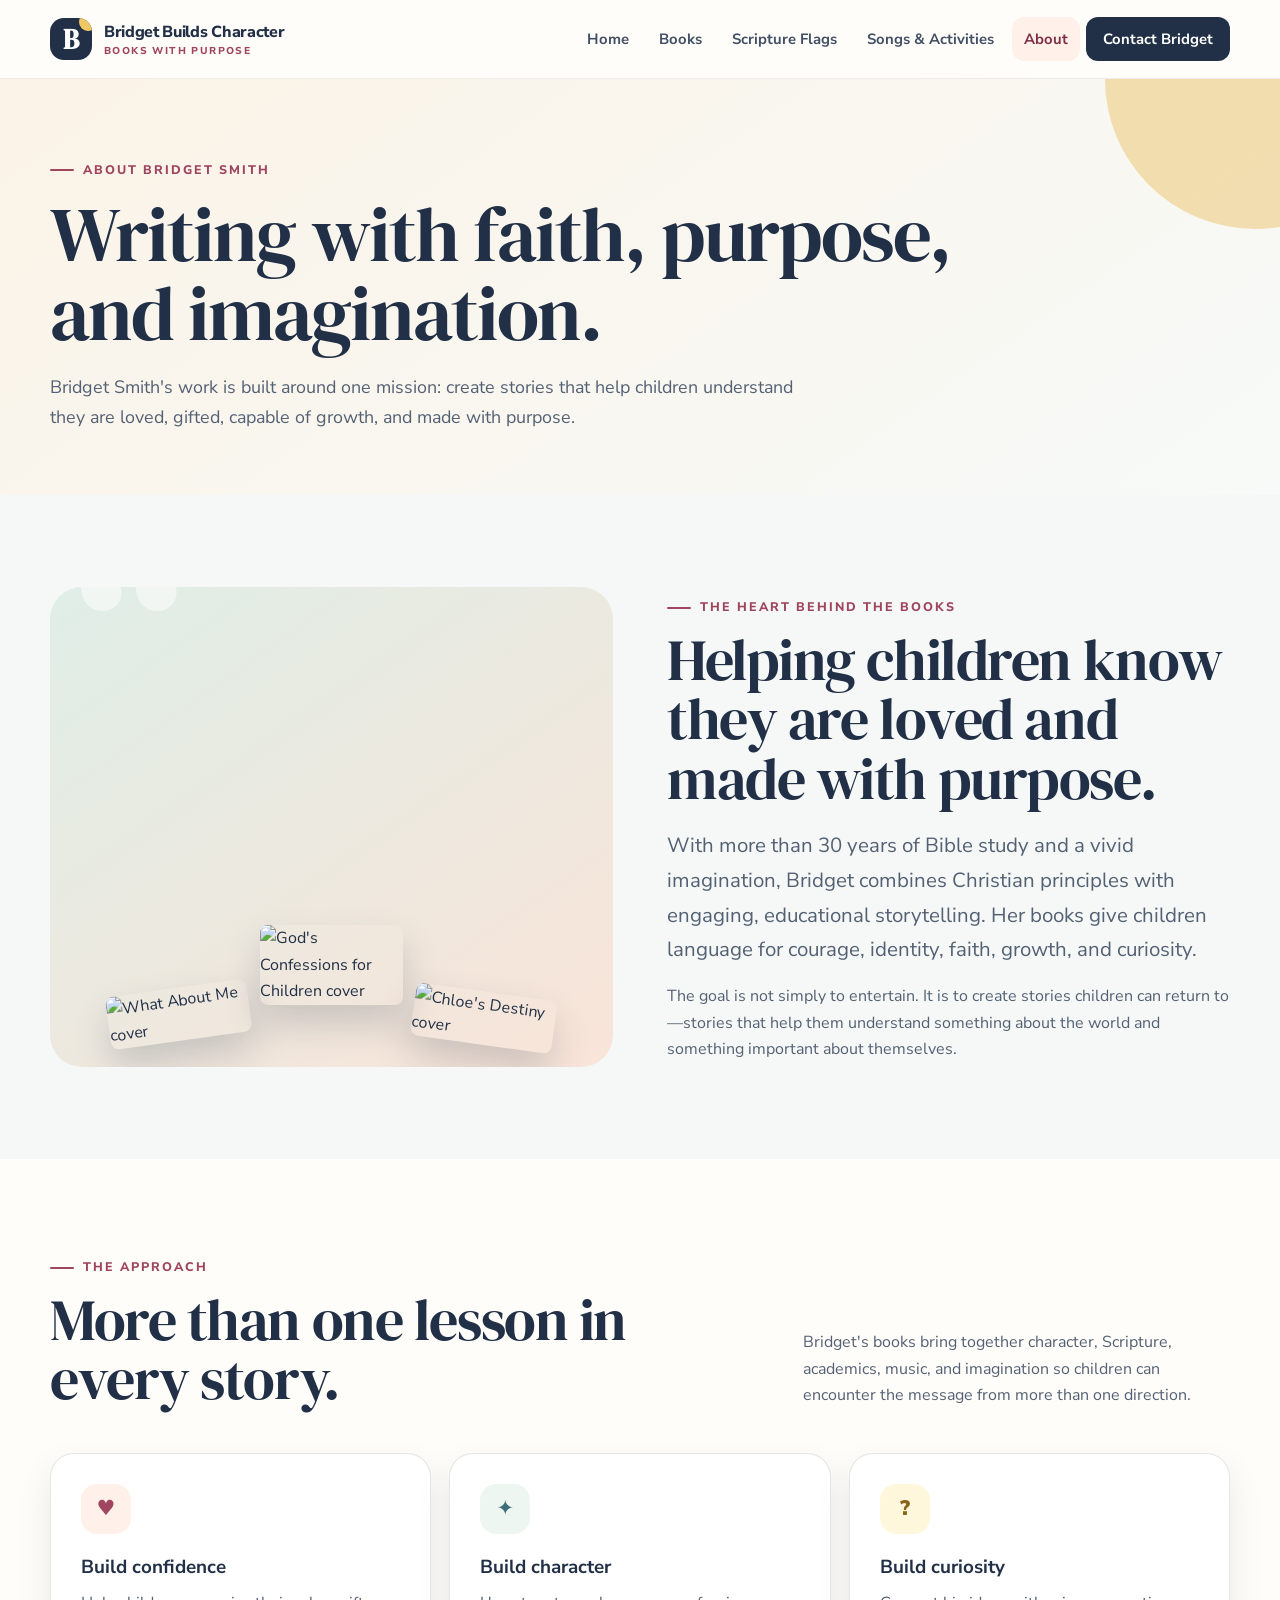
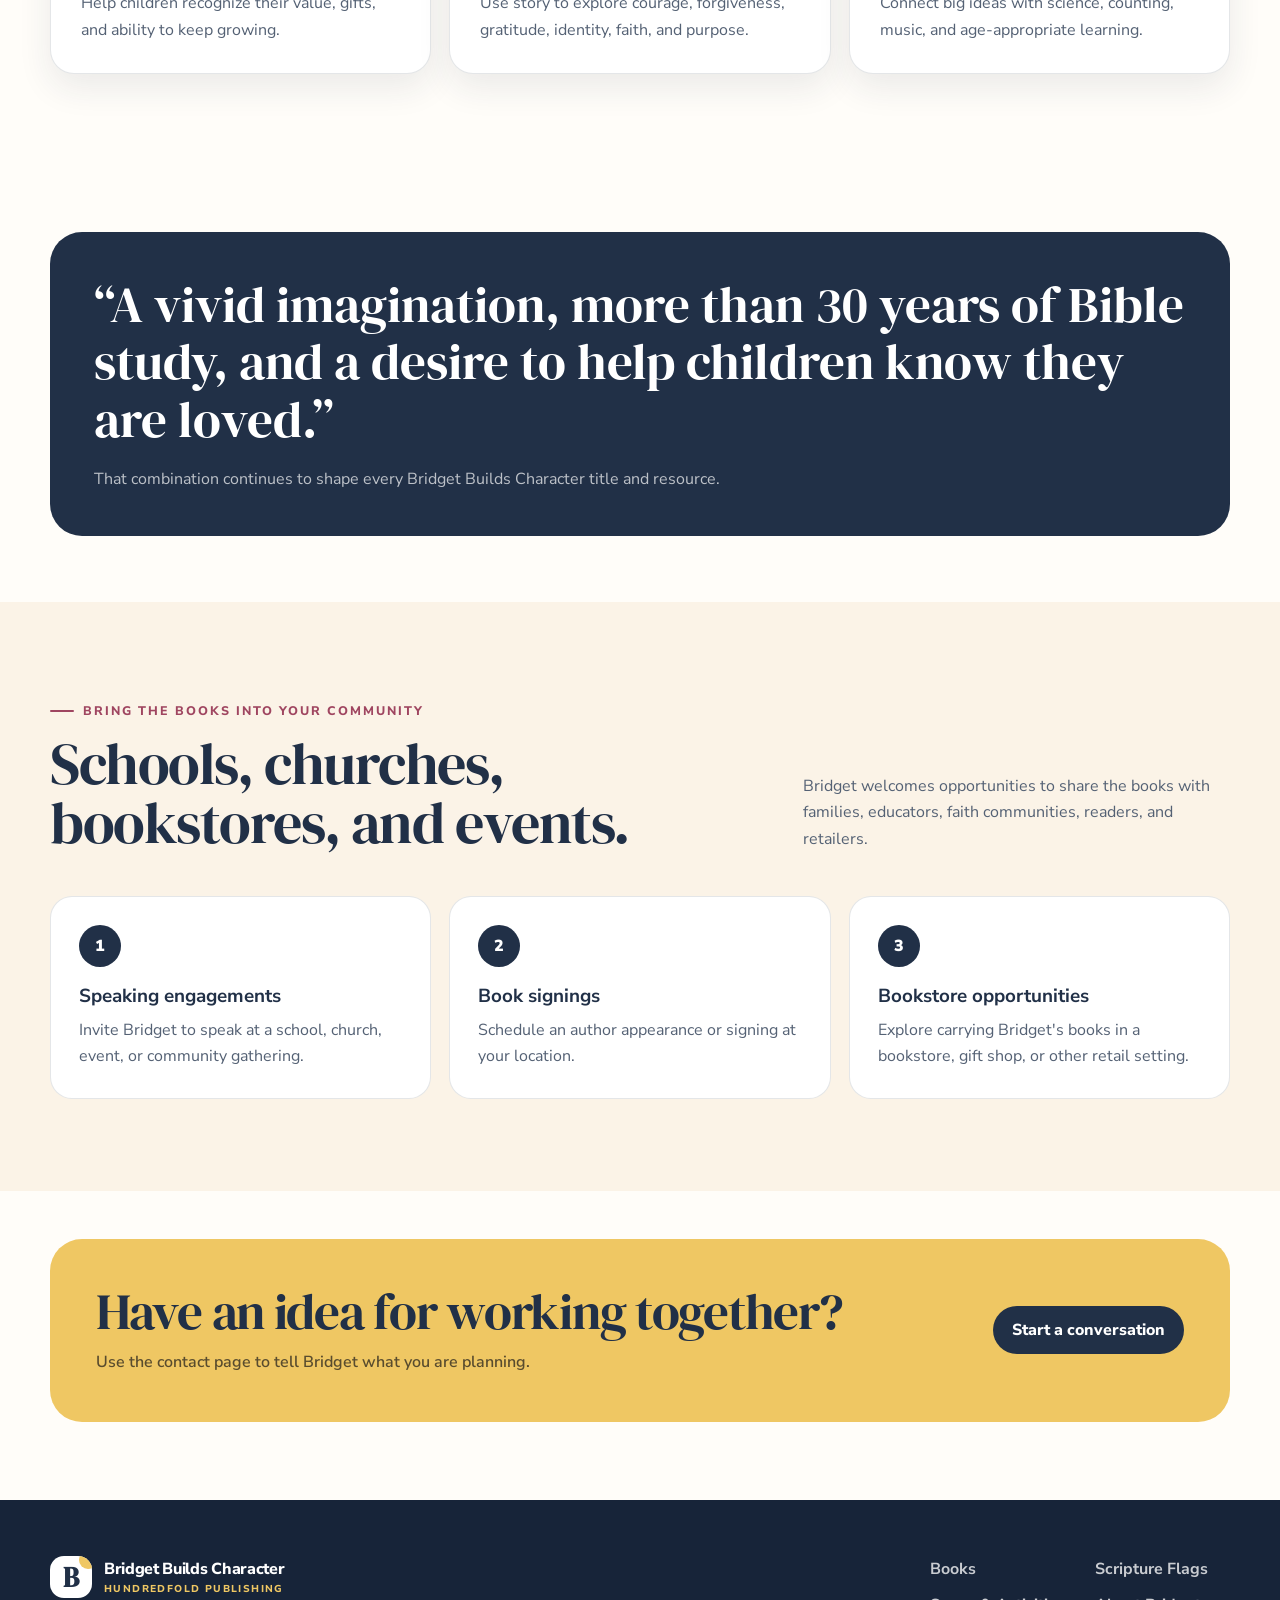
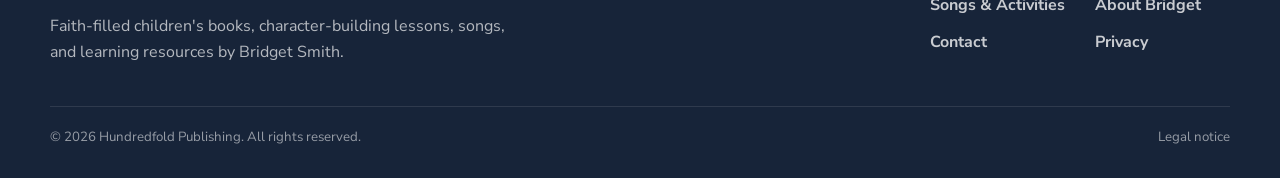
==== commit ccd50667: "Replace about page with redesign" ====
--- a/about.html
+++ b/about.html
@@ -1,58 +1,15 @@
 <!doctype html>
 <html lang="en">
-<head>
-<meta charset="utf-8"><meta name="viewport" content="width=device-width, initial-scale=1">
-<title>About | Bridget Builds Character</title>
-<meta name="description" content="About Bridget Smith, author of faith-filled and educational children's books.">
-<meta name="theme-color" content="#173a37"><link rel="stylesheet" href="assets/styles.css?v=20261003-redesign">
-</head>
+<head><meta charset="utf-8"><meta name="viewport" content="width=device-width, initial-scale=1"><title>About Bridget Smith | Bridget Builds Character</title><meta name="description" content="Meet Bridget Smith, author of faith-filled and educational children's books."><meta name="theme-color" content="#213047"><link rel="stylesheet" href="assets/styles.css?v=20261003-fresh"></head>
 <body>
-<header class="site-header"><div class="container nav">
-<a class="brand" href="index.html"><span class="brand-mark">B</span><span>Bridget Builds Character</span></a>
-<button class="mobile-toggle" aria-label="Open navigation" aria-expanded="false">☰</button>
-<nav class="nav-links"><a href="index.html">Home</a><a href="books.html">Books</a><a href="scripture-flags.html">Scripture Flags</a><a href="activities.html">Activities</a><a href="about.html" aria-current="page">About</a><a class="nav-cta" href="contact.html">Contact</a></nav>
-</div></header>
-
-<main>
-<section class="page-hero"><div class="container"><span class="eyebrow">About Bridget Smith</span><h1 style="max-width:980px;margin-top:12px">Writing with purpose, faith, and imagination.</h1><p>Bridget Smith has dedicated her work to sharing God's love through children's books that encourage confidence, creativity, character, and learning.</p></div></section>
-
-<section class="section paper"><div class="container author-showcase">
-<div class="author-collage" aria-label="Bridget Smith book collection">
-<div class="frame a shadow-lift"><div class="frame-inner"><img src="https://images-na.ssl-images-amazon.com/images/P/B0D6RMJ539.01.LZZZZZZZ.jpg" alt="God's Confessions for Children book cover"></div></div>
-<div class="frame b shadow-lift"><div class="frame-inner"><img src="https://images-na.ssl-images-amazon.com/images/P/0998240745.01.LZZZZZZZ.jpg" alt="Teacher Teacher Do You See Me book cover"></div></div>
-<div class="frame c shadow-lift"><div class="frame-inner"><img src="https://images-na.ssl-images-amazon.com/images/P/0998240729.01.LZZZZZZZ.jpg" alt="Chloe's Destiny book cover"></div></div>
-</div>
-<div class="author-card"><span class="eyebrow" style="color:#efc889">The heart behind the books</span><h2 style="margin-top:12px">Helping children know they are loved and made with purpose.</h2><p style="margin-top:18px">With more than 30 years of Bible study and a vivid imagination, Bridget combines Christian principles with engaging, educational storytelling. Her books are designed to meet children where they are and give them language for courage, identity, faith, and growth.</p><p style="margin-top:16px">The goal is not simply to entertain. It is to create stories children can return to—stories that help them understand something about the world and something important about themselves.</p></div>
-</div></section>
-
-<section class="section"><div class="container mission-grid">
-<div class="mission-card"><span class="eyebrow" style="color:#efc889">A clear mission</span><h3 style="margin-top:18px">Faith and learning can belong in the same story.</h3><p style="margin-top:22px">Bridget's books weave together character lessons, Scripture, science, counting, music, and imagination so the message reaches children from more than one direction.</p></div>
-<div class="mission-stack">
-<div class="mission-item"><span class="mission-num">1</span><div><h3>Build confidence</h3><p>Help children recognize their value, gifts, and ability to grow.</p></div></div>
-<div class="mission-item"><span class="mission-num">2</span><div><h3>Build character</h3><p>Use story to explore courage, forgiveness, gratitude, identity, and purpose.</p></div></div>
-<div class="mission-item"><span class="mission-num">3</span><div><h3>Build curiosity</h3><p>Connect lessons with counting, science, music, and age-appropriate learning.</p></div></div>
-</div>
-</div></section>
-
-<section class="gallery-band"><div class="container gallery-grid">
-<div class="gallery-copy"><span class="eyebrow" style="color:#efc889">Join the journey</span><h2 style="margin-top:10px">Bring the books into your community.</h2><p>Bridget welcomes opportunities to share the books in settings where children, families, educators, and faith communities can engage with the message.</p><div style="margin-top:24px"><a class="btn btn-gold" href="contact.html">Start a Conversation</a></div></div>
-<div class="showcase-card">
-<div class="bullets">
-<div class="bullet"><i>1</i><div><h3>Speaking engagements</h3><p>Invite Bridget to speak at an event, school, church, or community gathering.</p></div></div>
-<div class="bullet"><i>2</i><div><h3>Book signings</h3><p>Schedule a signing or author appearance at your location.</p></div></div>
-<div class="bullet"><i>3</i><div><h3>Bookstore opportunities</h3><p>Explore carrying Bridget's books in your store or gift shop.</p></div></div>
-<div class="bullet"><i>4</i><div><h3>Share the mission</h3><p>Introduce the books to families, teachers, ministries, and readers who may benefit from them.</p></div></div>
-</div>
-</div>
-</div></section>
-
-<section class="section paper"><div class="container showcase-strip">
-<div class="showcase-card"><div class="book-pair"><div class="frame shadow-lift"><div class="frame-inner"><img src="https://images-na.ssl-images-amazon.com/images/P/0998240710.01.LZZZZZZZ.jpg" alt="What About Me book cover"></div></div><div class="frame shadow-lift"><div class="frame-inner"><img src="https://images-na.ssl-images-amazon.com/images/P/0998240737.01.LZZZZZZZ.jpg" alt="If I Could Count to Ten book cover"></div></div></div></div>
-<div class="showcase-copy"><span class="eyebrow">Stories with layers</span><h2 style="margin-top:10px">More than one lesson in every book.</h2><p class="lead" style="margin-top:18px">Children can enjoy the story first, then discover the deeper ideas: self-worth, science, confidence, change, faith, gratitude, and purpose.</p><div style="margin-top:26px"><a class="btn btn-secondary" href="books.html">Explore the Collection</a></div></div>
-</div></section>
-
-<section class="section-tight"><div class="container cta-box"><div><h2>Schools, churches, bookstores, and events.</h2><p>For speaking engagements, book signings, retail opportunities, or other collaborations, contact Bridget directly.</p></div><a class="btn btn-light" href="contact.html">Contact Bridget</a></div></section>
+<a class="skip-link" href="#main">Skip to content</a>
+<header class="site-header"><div class="container nav"><a class="brand" href="index.html"><span class="brand-mark">B</span><span>Bridget Builds Character<small>Books with purpose</small></span></a><button class="mobile-toggle" aria-label="Open navigation" aria-expanded="false">☰</button><nav class="nav-links" aria-label="Primary navigation"><a href="index.html">Home</a><a href="books.html">Books</a><a href="scripture-flags.html">Scripture Flags</a><a href="activities.html">Songs & Activities</a><a href="about.html" aria-current="page">About</a><a class="nav-cta" href="contact.html">Contact Bridget</a></nav></div></header>
+<main id="main">
+<section class="page-hero"><div class="container"><span class="eyebrow">About Bridget Smith</span><h1>Writing with faith, purpose, and imagination.</h1><p>Bridget Smith's work is built around one mission: create stories that help children understand they are loved, gifted, capable of growth, and made with purpose.</p></div></section>
+<section class="section section-soft"><div class="container author-panel"><div class="author-art"><div class="author-books"><img src="https://images-na.ssl-images-amazon.com/images/P/0998240710.01.LZZZZZZZ.jpg" alt="What About Me cover"><img src="https://images-na.ssl-images-amazon.com/images/P/B0D6RMJ539.01.LZZZZZZZ.jpg" alt="God's Confessions for Children cover"><img src="https://images-na.ssl-images-amazon.com/images/P/0998240729.01.LZZZZZZZ.jpg" alt="Chloe's Destiny cover"></div></div><div class="author-copy"><span class="eyebrow">The heart behind the books</span><h2>Helping children know they are loved and made with purpose.</h2><p class="lead">With more than 30 years of Bible study and a vivid imagination, Bridget combines Christian principles with engaging, educational storytelling. Her books give children language for courage, identity, faith, growth, and curiosity.</p><p class="muted" style="margin-top:16px">The goal is not simply to entertain. It is to create stories children can return to—stories that help them understand something about the world and something important about themselves.</p></div></div></section>
+<section class="section"><div class="container"><div class="section-head"><div><span class="eyebrow">The approach</span><h2>More than one lesson in every story.</h2></div><p>Bridget's books bring together character, Scripture, academics, music, and imagination so children can encounter the message from more than one direction.</p></div><div class="value-grid"><article class="value-card"><div class="value-icon">♥</div><h3>Build confidence</h3><p>Help children recognize their value, gifts, and ability to keep growing.</p></article><article class="value-card"><div class="value-icon">✦</div><h3>Build character</h3><p>Use story to explore courage, forgiveness, gratitude, identity, faith, and purpose.</p></article><article class="value-card"><div class="value-icon">?</div><h3>Build curiosity</h3><p>Connect big ideas with science, counting, music, and age-appropriate learning.</p></article></div></div></section>
+<section class="section-sm"><div class="container about-quote"><blockquote>“A vivid imagination, more than 30 years of Bible study, and a desire to help children know they are loved.”</blockquote><p>That combination continues to shape every Bridget Builds Character title and resource.</p></div></section>
+<section class="section section-cream"><div class="container"><div class="section-head"><div><span class="eyebrow">Bring the books into your community</span><h2>Schools, churches, bookstores, and events.</h2></div><p>Bridget welcomes opportunities to share the books with families, educators, faith communities, readers, and retailers.</p></div><div class="steps-grid"><article class="step"><span>1</span><h3>Speaking engagements</h3><p>Invite Bridget to speak at a school, church, event, or community gathering.</p></article><article class="step"><span>2</span><h3>Book signings</h3><p>Schedule an author appearance or signing at your location.</p></article><article class="step"><span>3</span><h3>Bookstore opportunities</h3><p>Explore carrying Bridget's books in a bookstore, gift shop, or other retail setting.</p></article></div></div></section>
+<section class="cta"><div class="container cta-card"><div><h2>Have an idea for working together?</h2><p>Use the contact page to tell Bridget what you are planning.</p></div><a class="btn btn-dark" href="contact.html">Start a conversation</a></div></section>
 </main>
-
-<footer><div class="container footer-grid"><div><a class="brand" href="index.html"><span class="brand-mark">B</span><span>Bridget Builds Character</span></a><p class="small" style="margin-top:12px">Faith-filled stories, character-building lessons, and learning resources for children.</p><p class="small" style="margin-top:8px">© 2026 Hundredfold Publishing. All rights reserved.</p></div><div class="footer-links"><a href="about.html">About</a><a href="contact.html">Contact</a><a href="privacy-policy.html">Privacy</a><a href="legal-notice.html">Legal</a></div></div></footer>
-<script src="assets/script.js"></script></body></html>+<footer><div class="container"><div class="footer-top"><div><a class="brand" href="index.html"><span class="brand-mark">B</span><span>Bridget Builds Character<small style="color:#efc763">Hundredfold Publishing</small></span></a><p class="footer-intro">Faith-filled children's books, character-building lessons, songs, and learning resources by Bridget Smith.</p></div><div class="footer-links"><a href="books.html">Books</a><a href="scripture-flags.html">Scripture Flags</a><a href="activities.html">Songs & Activities</a><a href="about.html">About Bridget</a><a href="contact.html">Contact</a><a href="privacy-policy.html">Privacy</a></div></div><div class="footer-bottom"><span>© 2026 Hundredfold Publishing. All rights reserved.</span><a href="legal-notice.html">Legal notice</a></div></div></footer><script src="assets/script.js"></script></body></html>
--- a/assets/styles.css
+++ b/assets/styles.css
@@ -1,1397 +1,312 @@
+@import url('https://fonts.googleapis.com/css2?family=DM+Serif+Display:ital@0;1&family=Nunito+Sans:wght@400;600;700;800&display=swap');
+
 :root{
-  --paper:#fffaf0;
-  --paper-2:#fff4e5;
-  --white:#fffefb;
-  --ink:#173a37;
-  --ink-soft:#4f6965;
-  --forest:#173a37;
-  --forest-2:#245650;
-  --clay:#d86f5d;
-  --clay-dark:#b95749;
-  --sun:#e9b75a;
-  --sun-soft:#f6daa0;
-  --sky:#88b5c3;
-  --sage:#91aa88;
-  --lavender:#a99abd;
-  --line:rgba(23,58,55,.12);
-  --line-strong:rgba(23,58,55,.2);
-  --shadow-sm:0 8px 24px rgba(23,58,55,.08);
-  --shadow:0 18px 50px rgba(23,58,55,.12);
-  --shadow-lg:0 34px 90px rgba(23,58,55,.18);
-  --radius-sm:16px;
-  --radius:26px;
-  --radius-lg:40px;
-  --serif:"Iowan Old Style","Palatino Linotype",Palatino,Georgia,serif;
-  --sans:"Avenir Next",Avenir,"Segoe UI",system-ui,-apple-system,BlinkMacSystemFont,sans-serif;
+  --ink:#213047;
+  --ink-soft:#546174;
+  --paper:#fffdf9;
+  --cream:#fbf3e7;
+  --cream-deep:#f3e5d1;
+  --berry:#9f4560;
+  --berry-dark:#7d3048;
+  --coral:#e97558;
+  --sun:#efc763;
+  --sage:#8db3a2;
+  --teal:#3c6f78;
+  --line:rgba(33,48,71,.12);
+  --shadow:0 24px 60px rgba(33,48,71,.13);
+  --shadow-soft:0 14px 34px rgba(33,48,71,.09);
+  --radius:24px;
+  --container:1180px;
 }
 
 *{box-sizing:border-box}
-html{scroll-behavior:smooth;background:var(--paper)}
+html{scroll-behavior:smooth}
 body{
   margin:0;
   color:var(--ink);
-  font-family:var(--sans);
+  background:var(--paper);
+  font-family:'Nunito Sans',system-ui,-apple-system,BlinkMacSystemFont,'Segoe UI',sans-serif;
   line-height:1.65;
-  background:
-    radial-gradient(circle at 8% 7%,rgba(233,183,90,.18),transparent 24rem),
-    radial-gradient(circle at 92% 18%,rgba(136,181,195,.16),transparent 25rem),
-    linear-gradient(180deg,#fffaf0 0%,#fffdf8 38%,#fff8ec 100%);
   -webkit-font-smoothing:antialiased;
-  text-rendering:optimizeLegibility;
-}
-body:before{
-  content:"";
-  position:fixed;
-  inset:0;
-  z-index:-2;
-  pointer-events:none;
-  opacity:.25;
-  background-image:
-    radial-gradient(circle at center,rgba(23,58,55,.14) 1px,transparent 1.2px);
-  background-size:30px 30px;
-  mask-image:linear-gradient(to bottom,#000 0%,rgba(0,0,0,.4) 42%,transparent 78%);
-}
-body:after{
-  content:"";
-  position:fixed;
-  z-index:-1;
-  pointer-events:none;
-  width:460px;
-  height:460px;
-  right:-260px;
-  top:42%;
-  border-radius:50%;
-  border:1px solid rgba(216,111,93,.12);
-  box-shadow:
-    0 0 0 70px rgba(233,183,90,.035),
-    0 0 0 140px rgba(136,181,195,.025);
-}
-a{color:inherit}
+}
 img{display:block;max-width:100%}
+a{color:inherit;text-decoration:none}
 button,input,textarea{font:inherit}
 button{color:inherit}
-::selection{background:var(--sun-soft);color:var(--ink)}
-
-.container{
-  width:min(1180px,calc(100% - 48px));
-  margin-inline:auto;
-}
-main{overflow:hidden}
-.section{padding:108px 0}
-.section-tight{padding:72px 0}
-
-h1,h2,h3,h4{
-  margin:0;
-  font-family:var(--serif);
-  color:var(--ink);
-  font-weight:700;
-  line-height:.98;
-  letter-spacing:-.035em;
-}
-h1{font-size:clamp(3.3rem,7.2vw,7rem)}
-h2{font-size:clamp(2.25rem,4.8vw,4.8rem)}
-h3{font-size:1.55rem;line-height:1.08}
-h4{font-size:1.08rem;line-height:1.15}
-p{margin:0;color:var(--ink-soft)}
-.lead{
-  max-width:720px;
-  font-size:clamp(1.08rem,1.8vw,1.3rem);
-  line-height:1.65;
-}
-
-.eyebrow{
-  display:inline-flex;
-  align-items:center;
-  gap:10px;
-  color:var(--clay-dark);
-  font-size:.73rem;
-  font-weight:850;
-  letter-spacing:.15em;
-  text-transform:uppercase;
-}
-.eyebrow:before{
-  content:"";
-  width:30px;
-  height:8px;
-  border-radius:99px;
-  background:
-    radial-gradient(circle at 4px 4px,var(--clay) 0 3px,transparent 3.2px),
-    radial-gradient(circle at 15px 4px,var(--sun) 0 3px,transparent 3.2px),
-    radial-gradient(circle at 26px 4px,var(--sage) 0 3px,transparent 3.2px);
-}
+.container{width:min(calc(100% - 40px),var(--container));margin-inline:auto}
+.skip-link{position:absolute;left:-9999px;top:8px;z-index:9999;background:#fff;padding:10px 14px;border-radius:10px}
+.skip-link:focus{left:12px}
 
 .site-header{
-  position:sticky;
-  top:0;
-  z-index:50;
-  padding:14px 0 0;
-  background:linear-gradient(180deg,rgba(255,250,240,.95),rgba(255,250,240,.72) 70%,transparent);
-  backdrop-filter:blur(14px);
-}
-.nav{
-  min-height:68px;
-  padding:10px 12px 10px 14px;
-  display:flex;
-  align-items:center;
-  justify-content:space-between;
-  gap:22px;
-  border:1px solid rgba(23,58,55,.09);
-  border-radius:22px;
-  background:rgba(255,254,251,.92);
-  box-shadow:0 10px 30px rgba(23,58,55,.08);
-}
-.brand{
-  display:flex;
-  align-items:center;
-  gap:11px;
-  text-decoration:none;
-  color:var(--forest);
-  font-weight:850;
-  letter-spacing:-.025em;
-}
-.brand-mark{
-  width:42px;
-  height:42px;
-  display:grid;
-  place-items:center;
-  border-radius:14px 18px 13px 17px;
-  background:linear-gradient(145deg,var(--clay),#ef927c);
-  color:white;
-  font-family:var(--serif);
-  font-size:1.4rem;
-  box-shadow:inset 0 1px 0 rgba(255,255,255,.36),0 7px 18px rgba(183,83,70,.2);
-  transform:rotate(-3deg);
-}
-.nav-links{
-  display:flex;
-  align-items:center;
-  gap:24px;
-}
-.nav-links a{
-  position:relative;
-  color:var(--ink-soft);
-  font-size:.9rem;
-  font-weight:780;
-  text-decoration:none;
-}
-.nav-links a:not(.nav-cta):after{
-  content:"";
-  position:absolute;
-  left:50%;
-  bottom:-8px;
-  width:5px;
-  height:5px;
-  border-radius:50%;
-  background:var(--clay);
-  opacity:0;
-  transform:translateX(-50%) translateY(3px);
-  transition:.2s ease;
-}
-.nav-links a:hover,
-.nav-links a[aria-current="page"]{color:var(--forest)}
-.nav-links a:hover:after,
-.nav-links a[aria-current="page"]:after{
-  opacity:1;
-  transform:translateX(-50%) translateY(0);
-}
-.mobile-toggle{
-  display:none;
-  border:0;
-  background:transparent;
-  font-size:1.5rem;
-  cursor:pointer;
-}
-
-.nav-cta,.btn{
-  display:inline-flex;
-  align-items:center;
-  justify-content:center;
-  gap:8px;
-  min-height:46px;
-  padding:12px 19px;
-  border:1px solid var(--forest);
-  border-radius:14px 18px 14px 18px;
-  text-decoration:none;
-  font-size:.9rem;
-  font-weight:850;
-  line-height:1;
-  cursor:pointer;
-  transition:transform .2s ease,box-shadow .2s ease,background .2s ease;
-}
-.nav-cta,.btn-primary{
-  background:var(--forest);
-  color:#fff;
-  box-shadow:0 9px 22px rgba(23,58,55,.14);
-}
-.btn-gold{
-  background:var(--sun);
-  color:var(--forest);
-  border-color:#c98f2b;
-  box-shadow:0 9px 22px rgba(201,143,43,.14);
-}
-.btn-secondary{
-  background:rgba(255,255,255,.66);
-  color:var(--forest);
-  border-color:var(--line-strong);
-}
-.btn-light{
-  background:#fff;
-  color:var(--forest);
-  border-color:#fff;
-}
-.btn:hover,.nav-cta:hover{
-  transform:translateY(-3px) rotate(-.35deg);
-  box-shadow:0 14px 28px rgba(23,58,55,.16);
-}
-
-.paper{
-  position:relative;
-  border-block:1px solid rgba(23,58,55,.07);
-  background:
-    radial-gradient(circle at 8% 18%,rgba(233,183,90,.16),transparent 22rem),
-    radial-gradient(circle at 94% 82%,rgba(136,181,195,.13),transparent 24rem),
-    rgba(255,254,251,.78);
-}
-.paper:before{
-  content:"";
-  position:absolute;
-  inset:0;
-  pointer-events:none;
-  opacity:.2;
-  background-image:radial-gradient(circle,rgba(23,58,55,.12) 1px,transparent 1.2px);
-  background-size:34px 34px;
-}
-.paper>.container{position:relative}
-
-.section-head{
-  display:flex;
-  align-items:end;
-  justify-content:space-between;
-  gap:38px;
-  margin-bottom:44px;
-}
-.section-head>div{max-width:760px}
-.section-head p{max-width:520px}
-
-/* book and image frames */
-.frame{
-  position:relative;
-  padding:10px;
-  border:1px solid rgba(23,58,55,.13);
-  border-radius:24px 30px 23px 28px;
-  background:#fffefb;
-  box-shadow:var(--shadow);
-}
-.frame:before{
-  content:"";
-  position:absolute;
-  inset:-7px 10px 10px -7px;
-  z-index:-1;
-  border-radius:24px 30px 23px 28px;
-  background:var(--sun-soft);
-  transform:rotate(-1.2deg);
-}
-.frame-inner{
-  overflow:hidden;
-  border-radius:17px 22px 16px 20px;
-  background:var(--paper-2);
-}
-.frame img{width:100%;border-radius:inherit}
-.shadow-lift{transition:transform .24s ease,box-shadow .24s ease}
-.shadow-lift:hover{
-  transform:translateY(-7px) rotate(.5deg);
-  box-shadow:0 28px 58px rgba(23,58,55,.17);
-}
-
-/* home hero */
-.hero{
-  position:relative;
-  padding:92px 0 112px;
-}
-.hero:before,
-.hero:after{
-  content:"";
-  position:absolute;
-  border-radius:50%;
-  pointer-events:none;
-}
-.hero:before{
-  width:420px;
-  height:420px;
-  right:-170px;
-  top:20px;
-  background:rgba(136,181,195,.14);
-}
-.hero:after{
-  width:320px;
-  height:320px;
-  left:-180px;
-  bottom:-90px;
-  background:rgba(233,183,90,.13);
-}
-.hero-grid{
-  display:grid;
-  grid-template-columns:minmax(0,1.02fr) minmax(520px,.98fr);
-  align-items:center;
-  gap:72px;
-}
-.hero-copy{
-  display:flex;
-  flex-direction:column;
-  align-items:flex-start;
-  gap:26px;
-}
-.hero-copy h1{
-  max-width:760px;
-  text-wrap:balance;
-}
-.hero-copy h1:after{
-  content:"";
-  display:block;
-  width:110px;
-  height:12px;
-  margin-top:18px;
-  border-radius:100%;
-  border-bottom:4px solid var(--clay);
-  transform:rotate(-2deg);
-}
-.hero-actions{display:flex;gap:12px;flex-wrap:wrap}
-.hero-note{
-  display:flex;
-  align-items:center;
-  gap:12px;
-  padding:9px 13px;
-  border:1px dashed rgba(23,58,55,.19);
-  border-radius:12px;
-  color:var(--ink-soft);
-  font-size:.88rem;
-  font-weight:760;
-  background:rgba(255,255,255,.45);
-}
-.dot-row{display:flex;gap:4px}
-.dot-row i{
-  width:7px;
-  height:7px;
-  border-radius:50%;
-  display:block;
-}
-.dot-row i:nth-child(1){background:var(--clay)}
-.dot-row i:nth-child(2){background:var(--sun)}
-.dot-row i:nth-child(3){background:var(--sage)}
-
-.showcase-stage{
-  position:relative;
-  min-height:610px;
-}
-.stage-panel{
-  position:absolute;
-  inset:42px 12px 28px 34px;
-  overflow:hidden;
-  border-radius:42px 56px 44px 60px;
-  background:
-    radial-gradient(circle at 83% 14%,rgba(255,255,255,.11),transparent 24%),
-    linear-gradient(145deg,var(--forest),var(--forest-2));
-  box-shadow:var(--shadow-lg);
-  transform:rotate(1deg);
-}
-.stage-panel:before{
-  content:"";
-  position:absolute;
-  inset:16px;
-  border:1px dashed rgba(255,255,255,.23);
-  border-radius:32px 44px 34px 48px;
-}
-.stage-panel:after{
-  content:"";
-  position:absolute;
-  width:230px;
-  height:230px;
-  right:-70px;
-  bottom:-60px;
-  border-radius:50%;
-  background:rgba(233,183,90,.14);
-  box-shadow:0 0 0 45px rgba(233,183,90,.05),0 0 0 90px rgba(136,181,195,.035);
-}
-.stage-badge{
-  position:absolute;
-  z-index:7;
-  top:64px;
-  left:72px;
-  padding:8px 13px;
-  border-radius:10px 14px 10px 14px;
-  background:var(--sun);
-  color:var(--forest);
-  font-size:.69rem;
-  font-weight:900;
-  letter-spacing:.1em;
-  text-transform:uppercase;
-  box-shadow:0 7px 18px rgba(0,0,0,.14);
-  transform:rotate(-2deg);
-}
-.featured-frame{
-  position:absolute;
-  z-index:5;
-  width:260px;
-  left:68px;
-  top:120px;
-  transform:rotate(-5deg);
-}
-.mini-frame{
-  position:absolute;
-  z-index:6;
-  width:140px;
-}
-.mini-frame.one{
-  top:112px;
-  right:18px;
-  transform:rotate(8deg);
-}
-.mini-frame.two{
-  right:54px;
-  bottom:42px;
-  transform:rotate(-7deg);
-}
-.stage-copy{
-  position:absolute;
-  z-index:6;
-  left:350px;
-  right:46px;
-  top:210px;
-  color:#fff;
-}
-.stage-copy h3{
-  color:#fff;
-  font-size:2rem;
-  line-height:1.02;
-}
-.stage-copy p{
-  margin-top:12px;
-  color:rgba(255,255,255,.78);
-  font-size:.94rem;
-}
-.stage-ribbon{
-  display:inline-flex;
-  margin-top:18px;
-  padding:8px 12px;
-  border-radius:10px 14px 10px 14px;
-  background:var(--clay);
-  color:#fff;
-  font-size:.78rem;
-  font-weight:850;
-  transform:rotate(-1deg);
-}
-
-/* spotlight */
-.showcase-strip{
-  display:grid;
-  grid-template-columns:1.02fr .98fr;
-  gap:34px;
-  align-items:stretch;
-}
-.showcase-copy,.showcase-card{
-  position:relative;
-  overflow:hidden;
-  padding:38px;
-  border:1px solid var(--line);
-  border-radius:34px 46px 34px 46px;
-  background:rgba(255,255,255,.84);
-  box-shadow:var(--shadow);
-}
-.showcase-copy:after,.showcase-card:after{
-  content:"";
-  position:absolute;
-  width:140px;
-  height:140px;
-  right:-70px;
-  top:-68px;
-  border-radius:50%;
-  background:rgba(233,183,90,.15);
-}
-.book-pair{
-  display:grid;
-  grid-template-columns:1fr 1fr;
-  gap:20px;
-  align-items:start;
-}
-.bullets{
-  display:grid;
-  gap:15px;
-  margin-top:26px;
-}
-.bullet{
-  display:grid;
-  grid-template-columns:auto 1fr;
-  gap:14px;
-  align-items:start;
-}
-.bullet i{
-  width:38px;
-  height:38px;
-  display:grid;
-  place-items:center;
-  border-radius:13px 17px 12px 16px;
-  background:var(--paper-2);
-  color:var(--clay-dark);
-  font-style:normal;
-  font-weight:900;
-  box-shadow:inset 0 0 0 1px rgba(216,111,93,.09);
-}
-.bullet h3{font-size:1.3rem}
-.bullet p{margin-top:4px}
-
-/* collection band */
-.gallery-band{
-  position:relative;
-  overflow:hidden;
-  padding:94px 0;
-  color:#fff;
-  background:
-    radial-gradient(circle at 12% 24%,rgba(233,183,90,.14),transparent 27rem),
-    radial-gradient(circle at 89% 78%,rgba(136,181,195,.15),transparent 26rem),
-    linear-gradient(135deg,#173a37,#245650);
-}
-.gallery-band:before{
-  content:"";
-  position:absolute;
-  inset:0;
-  opacity:.18;
-  background-image:radial-gradient(circle,white 1px,transparent 1.3px);
-  background-size:28px 28px;
-}
-.gallery-band .container{position:relative}
-.gallery-band h2,.gallery-band h3,.gallery-band p{color:#fff}
-.gallery-grid{
-  display:grid;
-  grid-template-columns:1.1fr .9fr;
-  gap:54px;
-  align-items:center;
-}
-.gallery-copy p{
-  margin-top:17px;
-  max-width:650px;
-  color:rgba(255,255,255,.77);
-}
-.gallery-stats{
-  display:grid;
-  grid-template-columns:repeat(3,1fr);
-  gap:12px;
-  margin-top:28px;
-}
-.stat{
-  padding:17px;
-  border:1px dashed rgba(255,255,255,.25);
-  border-radius:16px;
-  background:rgba(255,255,255,.07);
-}
-.stat strong{
-  display:block;
-  margin-bottom:3px;
-  color:#fff;
-  font-family:var(--serif);
-  font-size:1.8rem;
-  line-height:1;
-}
-.stat span{color:rgba(255,255,255,.75);font-size:.82rem}
-
-/* books */
-.books-grid{
-  display:grid;
-  grid-template-columns:repeat(3,1fr);
-  gap:26px;
-}
-.book-card{
-  position:relative;
-  display:flex;
-  flex-direction:column;
-  gap:16px;
-  min-width:0;
-  padding:18px;
-  overflow:hidden;
-  border:1px solid var(--line);
-  border-radius:24px 34px 24px 34px;
-  background:rgba(255,255,255,.9);
-  box-shadow:var(--shadow-sm);
-  transition:transform .22s ease,box-shadow .22s ease;
-}
-.book-card:before{
-  content:"";
-  position:absolute;
-  left:18px;
-  top:0;
-  width:54px;
-  height:7px;
-  border-radius:0 0 8px 8px;
-  background:var(--clay);
-}
-.book-card:nth-child(2n):before{background:var(--sky)}
-.book-card:nth-child(3n):before{background:var(--sun)}
-.book-card:nth-child(4n):before{background:var(--sage)}
-.book-card:nth-child(5n):before{background:var(--lavender)}
-.book-card:hover{
-  transform:translateY(-8px) rotate(-.3deg);
-  box-shadow:0 24px 55px rgba(23,58,55,.14);
-}
-.book-card h3{font-size:1.62rem}
-.book-card p{font-size:.94rem}
-.book-cover{overflow:hidden;border-radius:18px 24px 18px 24px}
-.real-cover{
-  padding:0;
-  border:0;
-  background:transparent;
-  box-shadow:none;
-}
-.real-cover:before{display:none}
-.real-cover .frame-inner{height:100%}
-.real-cover img{
-  width:100%;
-  aspect-ratio:4/5;
-  object-fit:cover;
-}
-.book-meta{display:flex;gap:7px;flex-wrap:wrap}
-.badge{
-  display:inline-flex;
-  padding:5px 9px;
-  border:1px solid rgba(23,58,55,.08);
-  border-radius:999px;
-  background:var(--paper-2);
-  color:var(--ink-soft);
-  font-size:.69rem;
-  font-weight:850;
-}
-.book-actions{
-  display:flex;
-  gap:8px;
-  flex-wrap:wrap;
-  margin-top:auto;
-}
-.book-actions a{
-  flex:1;
-  min-width:90px;
-  padding:10px 12px;
-  border:1px solid var(--line);
-  border-radius:12px 15px 12px 15px;
-  background:#fff;
-  text-align:center;
-  text-decoration:none;
-  font-size:.8rem;
-  font-weight:850;
-}
-.book-actions a.primary{
-  border-color:var(--forest);
-  background:var(--forest);
-  color:#fff;
-}
-.notice{
-  padding:13px 14px;
-  border:1px dashed rgba(23,58,55,.14);
-  border-radius:13px;
-  background:#fff7e9;
-  color:var(--ink-soft);
-  font-size:.84rem;
-}
-.edition-cover{
-  float:left;
-  width:52px;
-  height:68px;
-  margin:0 10px 6px 0;
-  overflow:hidden;
-  border-radius:8px;
-  background:#fff;
-  box-shadow:0 5px 12px rgba(23,58,55,.13);
-}
-.edition-cover img{width:100%;height:100%;object-fit:cover}
-.link-inline{
-  font-weight:850;
-  text-decoration-thickness:1px;
-  text-underline-offset:4px;
-}
-.shelf-row{
-  display:grid;
-  grid-template-columns:repeat(5,1fr);
-  gap:16px;
-}
-.shelf-card{
-  padding:14px;
-  border:1px solid var(--line);
-  border-radius:18px 24px 18px 24px;
-  background:rgba(255,255,255,.88);
-  box-shadow:var(--shadow-sm);
-  transition:.22s ease;
-}
-.shelf-card:hover{transform:translateY(-5px)}
-.shelf-card h4{margin-top:12px}
-.shelf-card p{margin-top:6px;font-size:.84rem}
-
-/* mission */
-.mission-grid{
-  display:grid;
-  grid-template-columns:.92fr 1.08fr;
-  gap:58px;
-  align-items:center;
-}
-.mission-card{
-  position:relative;
-  min-height:450px;
-  overflow:hidden;
-  padding:44px;
-  border-radius:40px 58px 38px 56px;
-  background:linear-gradient(145deg,var(--forest),var(--forest-2));
-  color:#fff;
-  box-shadow:var(--shadow-lg);
-  transform:rotate(-1deg);
-}
-.mission-card:before{
-  content:"";
-  position:absolute;
-  width:300px;
-  height:300px;
-  right:-100px;
-  bottom:-120px;
-  border-radius:50%;
-  background:rgba(233,183,90,.11);
-  box-shadow:0 0 0 48px rgba(233,183,90,.035),0 0 0 96px rgba(136,181,195,.025);
-}
-.mission-card h3{
-  max-width:460px;
-  color:#fff;
-  font-size:2.5rem;
-}
-.mission-card p{
-  max-width:430px;
-  color:rgba(255,255,255,.76);
-}
-.mission-stack{display:grid;gap:16px}
-.mission-item{
-  display:grid;
-  grid-template-columns:auto 1fr;
-  gap:18px;
-  padding:22px;
-  border:1px solid var(--line);
-  border-radius:18px 26px 18px 26px;
-  background:rgba(255,255,255,.86);
-  box-shadow:0 8px 26px rgba(23,58,55,.06);
-  transition:.2s ease;
-}
-.mission-item:hover{transform:translateX(5px)}
-.mission-num{
-  width:42px;
-  height:42px;
-  display:grid;
-  place-items:center;
-  border-radius:13px 17px 12px 16px;
-  background:var(--clay);
-  color:#fff;
-  font-weight:900;
-  transform:rotate(-3deg);
-}
-.mission-item:nth-child(2) .mission-num{background:var(--sky)}
-.mission-item:nth-child(3) .mission-num{background:var(--sage)}
-
-/* scripture feature */
-.feature-band{
-  position:relative;
-  overflow:hidden;
-  padding:88px 0;
-  color:#fff;
-  background:
-    radial-gradient(circle at 88% 15%,rgba(255,255,255,.12),transparent 23rem),
-    linear-gradient(135deg,#cf6959,#b45145);
-}
-.feature-band:before{
-  content:"";
-  position:absolute;
-  inset:0;
-  opacity:.15;
-  background-image:
-    radial-gradient(circle,white 1px,transparent 1.3px);
-  background-size:25px 25px;
-}
-.feature-band .container{position:relative}
-.feature-band h2,.feature-band h3,.feature-band p{color:#fff}
-.band-grid{
-  display:grid;
-  grid-template-columns:1fr auto;
-  align-items:center;
-  gap:44px;
-}
-.flags-preview{
-  display:grid;
-  grid-template-columns:repeat(4,1fr);
-  gap:12px;
-  margin-top:28px;
-}
-.flag-mini{
-  padding:16px;
-  border:1px dashed rgba(255,255,255,.28);
-  border-radius:15px 21px 15px 21px;
-  background:rgba(255,255,255,.1);
-  transition:.2s ease;
-}
-.flag-mini:nth-child(even){transform:rotate(1deg)}
-.flag-mini:nth-child(odd){transform:rotate(-1deg)}
-.flag-mini:hover{background:rgba(255,255,255,.15)}
-.flag-mini strong{
-  display:block;
-  margin-bottom:3px;
-  font-family:var(--serif);
-  font-size:1.22rem;
-}
-
-/* flags */
-.flags-grid{
-  display:grid;
-  grid-template-columns:repeat(3,1fr);
-  gap:22px;
-}
-.flag-card{
-  display:flex;
-  flex-direction:column;
-  gap:14px;
-  padding:17px;
-  border:1px solid var(--line);
-  border-radius:24px 32px 24px 32px;
-  background:rgba(255,255,255,.9);
-  box-shadow:var(--shadow-sm);
-  transition:.22s ease;
-}
-.flag-card:hover{
-  transform:translateY(-6px) rotate(-.2deg);
-  box-shadow:0 20px 46px rgba(23,58,55,.12);
-}
-.flag-plaque{
-  padding:8px;
-  border-radius:20px 26px 20px 26px;
-  background:var(--sun-soft);
-}
-.flag-card:nth-child(3n+2) .flag-plaque{background:#dcebef}
-.flag-card:nth-child(3n+3) .flag-plaque{background:#e5eadf}
-.flag-plaque-inner{
-  min-height:208px;
-  display:flex;
-  flex-direction:column;
-  align-items:center;
-  justify-content:center;
-  padding:22px;
-  border:2px dashed rgba(23,58,55,.13);
-  border-radius:14px 20px 14px 20px;
-  background:rgba(255,255,255,.72);
-  text-align:center;
-}
-.animal-orb{
-  width:70px;
-  height:70px;
-  display:grid;
-  place-items:center;
-  margin-bottom:12px;
-  border-radius:22px 28px 21px 27px;
-  background:var(--forest);
-  color:#fff;
-  font-family:var(--serif);
-  font-size:2rem;
-  font-weight:900;
-  transform:rotate(-4deg);
-  box-shadow:0 8px 18px rgba(23,58,55,.16);
-}
-.flag-card:nth-child(3n+2) .animal-orb{background:#477c89}
-.flag-card:nth-child(3n+3) .animal-orb{background:#6d8665}
-.price{
-  color:var(--forest);
-  font-weight:900;
-}
-.flag-card .btn{
-  margin-top:auto;
-  min-height:44px;
-  font-size:.82rem;
-}
-
-/* video and activities */
-.video-grid{
-  display:grid;
-  grid-template-columns:repeat(3,1fr);
-  gap:22px;
-}
-.video-card{
-  overflow:hidden;
-  border:1px solid var(--line);
-  border-radius:22px 30px 22px 30px;
-  background:rgba(255,255,255,.9);
-  box-shadow:var(--shadow-sm);
-  transition:.22s ease;
-}
-.video-card:hover{
-  transform:translateY(-5px);
-  box-shadow:0 20px 45px rgba(23,58,55,.12);
-}
-.video-frame{
-  padding:9px;
-  background:var(--sun-soft);
-}
-.video-card:nth-child(2) .video-frame{background:#dcebef}
-.video-card:nth-child(3) .video-frame{background:#e5eadf}
-.video-frame-inner{
-  padding:6px;
-  background:#fff;
-}
-.video-thumb{
-  position:relative;
-  overflow:hidden;
-  aspect-ratio:16/9;
-  background:#e7e1d8;
-}
-.video-thumb img{
-  width:100%;
-  height:100%;
-  object-fit:cover;
-  transition:transform .3s ease;
-}
-.video-card:hover .video-thumb img{transform:scale(1.025)}
-.play{
-  position:absolute;
-  left:50%;
-  top:50%;
-  width:58px;
-  height:58px;
-  display:grid;
-  place-items:center;
-  border:2px solid rgba(255,255,255,.74);
-  border-radius:50%;
-  background:rgba(23,58,55,.94);
-  color:#fff;
-  font-weight:900;
-  transform:translate(-50%,-50%);
-  box-shadow:0 8px 20px rgba(0,0,0,.2);
-}
-.video-body{padding:19px}
-.video-body p{margin-top:5px}
-
-.qr-grid{
-  display:grid;
-  grid-template-columns:repeat(5,1fr);
-  gap:18px;
-}
-.qr-card{
-  padding:14px;
-  border:1px solid var(--line);
-  border-radius:18px 24px 18px 24px;
-  background:rgba(255,255,255,.9);
-  text-align:center;
-  text-decoration:none;
-  box-shadow:var(--shadow-sm);
-  transition:.2s ease;
-}
-.qr-card:hover{transform:translateY(-4px)}
-.qr-card img{
-  width:100%;
-  aspect-ratio:1;
-  object-fit:contain;
-  margin-bottom:10px;
-  border-radius:10px;
-  background:#fff;
-}
-.qr-card strong{
-  display:block;
-  font-family:var(--serif);
-  font-size:.98rem;
-  line-height:1.15;
-}
-
-/* interior page hero */
-.page-hero{
-  position:relative;
-  padding:94px 0 76px;
-  background:
-    radial-gradient(circle at 82% 20%,rgba(136,181,195,.13),transparent 24rem),
-    radial-gradient(circle at 10% 70%,rgba(233,183,90,.12),transparent 20rem);
-}
-.page-hero:before{
-  content:"";
-  position:absolute;
-  left:50%;
-  bottom:0;
-  width:min(1180px,calc(100% - 48px));
-  height:1px;
-  transform:translateX(-50%);
-  background:linear-gradient(90deg,transparent,rgba(23,58,55,.16),transparent);
-}
-.page-hero h1{
-  max-width:970px;
-  text-wrap:balance;
-}
-.page-hero p{
-  max-width:780px;
-  margin-top:20px;
-  font-size:1.08rem;
-}
-.page-hero .eyebrow+ h1,
-.page-hero .eyebrow+h1{margin-top:14px!important}
-
-/* about */
-.about-grid{
-  display:grid;
-  grid-template-columns:1fr 1fr;
-  gap:30px;
-  align-items:start;
-}
-.about-panel{
-  padding:34px;
-  border:1px solid var(--line);
-  border-radius:28px 38px 28px 38px;
-  background:rgba(255,255,255,.87);
-  box-shadow:var(--shadow);
-}
-.about-panel:nth-child(even){transform:translateY(28px)}
-.about-panel ul{padding-left:20px;color:var(--ink-soft)}
-.author-showcase{
-  display:grid;
-  grid-template-columns:.92fr 1.08fr;
-  gap:48px;
-  align-items:center;
-}
-.author-collage{
-  position:relative;
-  min-height:530px;
-}
-.author-collage .frame{position:absolute}
-.author-collage .a{
-  width:245px;
-  left:8px;
-  top:42px;
-  transform:rotate(-7deg);
-}
-.author-collage .b{
-  width:205px;
-  right:20px;
-  top:6px;
-  transform:rotate(7deg);
-}
-.author-collage .c{
-  width:190px;
-  right:56px;
-  bottom:18px;
-  transform:rotate(-4deg);
-}
-.author-card{
-  position:relative;
-  overflow:hidden;
-  padding:42px;
-  border-radius:36px 52px 36px 52px;
-  background:linear-gradient(145deg,var(--forest),var(--forest-2));
-  color:#fff;
-  box-shadow:var(--shadow-lg);
-}
-.author-card:after{
-  content:"";
-  position:absolute;
-  width:220px;
-  height:220px;
-  right:-90px;
-  top:-90px;
-  border-radius:50%;
-  background:rgba(233,183,90,.11);
-}
-.author-card h2,.author-card p{color:#fff}
-.author-card p{opacity:.78}
-
-/* contact */
-.contact-grid{
-  display:grid;
-  grid-template-columns:.9fr 1.1fr;
-  gap:28px;
-}
-.contact-card{
-  padding:34px;
-  border:1px solid var(--line);
-  border-radius:30px 42px 30px 42px;
-  background:rgba(255,255,255,.9);
-  box-shadow:var(--shadow);
-}
-.contact-showcase{
-  position:relative;
-  overflow:hidden;
-  background:
-    radial-gradient(circle at 88% 12%,rgba(233,183,90,.13),transparent 18rem),
-    linear-gradient(145deg,var(--forest),var(--forest-2));
-  color:#fff;
-}
-.contact-showcase:after{
-  content:"";
-  position:absolute;
-  width:220px;
-  height:220px;
-  left:-95px;
-  bottom:-100px;
-  border-radius:50%;
-  background:rgba(136,181,195,.1);
-}
-.contact-showcase h2,.contact-showcase p{color:#fff}
-.contact-showcase p{opacity:.79}
-.contact-mini-books{
-  display:grid;
-  grid-template-columns:repeat(3,1fr);
-  gap:12px;
-  margin-top:26px;
-}
-.contact-mini-books .frame{
-  padding:6px;
-  border-radius:14px 18px 14px 18px;
-}
-.contact-mini-books .frame:before{display:none}
-.form{
-  display:grid;
-  gap:16px;
-}
+  position:sticky;top:0;z-index:100;
+  background:rgba(255,253,249,.9);
+  backdrop-filter:blur(16px);
+  border-bottom:1px solid rgba(33,48,71,.08);
+}
+.nav{height:78px;display:flex;align-items:center;justify-content:space-between;gap:24px}
+.brand{display:flex;align-items:center;gap:12px;font-weight:800;letter-spacing:-.02em}
+.brand-mark{width:42px;height:42px;border-radius:14px;background:var(--ink);color:#fff;display:grid;place-items:center;font-family:'DM Serif Display',serif;font-size:27px;position:relative;overflow:hidden}
+.brand-mark:after{content:'';width:18px;height:18px;border-radius:50%;background:var(--sun);position:absolute;right:-5px;top:-5px}
+.brand small{display:block;font-size:10px;letter-spacing:.14em;text-transform:uppercase;color:var(--berry);font-weight:800;margin-top:-2px}
+.nav-links{display:flex;align-items:center;gap:6px}
+.nav-links a{padding:10px 12px;border-radius:12px;font-size:.93rem;font-weight:700;color:#425065}
+.nav-links a:hover,.nav-links a[aria-current='page']{background:#fff0e9;color:var(--berry-dark)}
+.nav-links .nav-cta{background:var(--ink);color:#fff;padding-inline:17px}
+.nav-links .nav-cta:hover{background:var(--berry-dark);color:#fff}
+.mobile-toggle{display:none;border:0;background:transparent;font-size:28px;cursor:pointer}
+
+h1,h2,h3,h4,p{margin:0}
+h1,h2,.display{font-family:'DM Serif Display',Georgia,serif;font-weight:400;letter-spacing:-.025em;line-height:1.03}
+h1{font-size:clamp(3.2rem,7vw,6.5rem)}
+h2{font-size:clamp(2.25rem,4.5vw,4rem)}
+h3{font-size:1.18rem;line-height:1.25}
+.lead{font-size:clamp(1.05rem,1.6vw,1.28rem);color:var(--ink-soft);line-height:1.7}
+.eyebrow{display:inline-flex;align-items:center;gap:9px;font-size:.78rem;letter-spacing:.16em;text-transform:uppercase;font-weight:800;color:var(--berry)}
+.eyebrow:before{content:'';width:24px;height:2px;background:currentColor;border-radius:99px}
+.muted{color:var(--ink-soft)}
+.kicker{font-size:.86rem;font-weight:800;letter-spacing:.03em;color:var(--berry)}
+
+.btn{display:inline-flex;align-items:center;justify-content:center;gap:8px;min-height:48px;padding:12px 18px;border-radius:999px;border:1px solid transparent;font-weight:800;line-height:1;transition:.2s ease;cursor:pointer}
+.btn:hover{transform:translateY(-2px)}
+.btn-primary{background:var(--berry);color:#fff;box-shadow:0 10px 22px rgba(159,69,96,.2)}
+.btn-primary:hover{background:var(--berry-dark)}
+.btn-dark{background:var(--ink);color:#fff}
+.btn-dark:hover{background:#121f31}
+.btn-light{background:#fff;color:var(--ink);border-color:rgba(255,255,255,.7)}
+.btn-outline{border-color:rgba(33,48,71,.18);background:#fff;color:var(--ink)}
+.btn-small{min-height:40px;padding:10px 14px;font-size:.9rem}
+.link-arrow{display:inline-flex;gap:7px;align-items:center;font-weight:800;color:var(--berry-dark)}
+.link-arrow:after{content:'→';transition:.2s}
+.link-arrow:hover:after{transform:translateX(4px)}
+
+.hero{position:relative;overflow:hidden;padding:74px 0 84px;background:linear-gradient(145deg,var(--cream) 0%,#fff9f4 52%,#f2f6f3 100%)}
+.hero:before,.hero:after{content:'';position:absolute;border-radius:50%;filter:blur(.2px);opacity:.75;pointer-events:none}
+.hero:before{width:420px;height:420px;background:#f1c663;right:-170px;top:-210px}
+.hero:after{width:340px;height:340px;background:#c7dfd3;left:-160px;bottom:-190px}
+.hero-grid{display:grid;grid-template-columns:1.02fr .98fr;gap:58px;align-items:center;position:relative;z-index:1}
+.hero h1{max-width:820px;margin-top:18px}
+.hero-copy .lead{max-width:650px;margin-top:24px}
+.hero-actions{display:flex;flex-wrap:wrap;gap:12px;margin-top:30px}
+.hero-trust{display:flex;flex-wrap:wrap;gap:10px 18px;margin-top:27px;color:#526074;font-weight:700;font-size:.92rem}
+.hero-trust span{display:flex;align-items:center;gap:8px}
+.hero-trust i{width:8px;height:8px;border-radius:50%;background:var(--sage)}
+
+.book-cluster{position:relative;min-height:570px}
+.cluster-blob{position:absolute;inset:54px 18px 44px 30px;background:linear-gradient(145deg,#f4d991,#efb596);border-radius:48% 52% 46% 54%/46% 45% 55% 54%;transform:rotate(-4deg)}
+.book-cover{position:absolute;background:#fff;padding:9px;border-radius:14px;box-shadow:var(--shadow);overflow:hidden}
+.book-cover img{width:100%;height:100%;object-fit:cover;border-radius:8px}
+.book-cover.main{width:270px;height:390px;left:50%;top:54px;transform:translateX(-50%) rotate(-1.5deg);z-index:4}
+.book-cover.left{width:185px;height:268px;left:5%;top:195px;transform:rotate(-9deg);z-index:2}
+.book-cover.right{width:178px;height:258px;right:4%;top:168px;transform:rotate(9deg);z-index:3}
+.doodle-star{position:absolute;width:58px;height:58px;border:3px solid var(--berry);border-radius:18px;right:20px;top:80px;transform:rotate(14deg)}
+.doodle-star:before,.doodle-star:after{content:'';position:absolute;background:var(--berry);border-radius:99px}
+.doodle-star:before{width:3px;height:80px;left:26px;top:-14px}
+.doodle-star:after{width:80px;height:3px;top:26px;left:-14px}
+.cluster-note{position:absolute;left:10%;bottom:38px;z-index:6;background:#fff;border:1px solid var(--line);box-shadow:var(--shadow-soft);border-radius:18px;padding:14px 16px;max-width:220px;font-weight:800;line-height:1.35}
+.cluster-note small{display:block;margin-top:4px;color:var(--ink-soft);font-weight:600}
+
+.section{padding:92px 0}
+.section-sm{padding:66px 0}
+.section-cream{background:var(--cream)}
+.section-soft{background:#f5f8f6}
+.section-head{display:grid;grid-template-columns:1.25fr .75fr;gap:40px;align-items:end;margin-bottom:44px}
+.section-head h2{margin-top:12px;max-width:780px}
+.section-head p{color:var(--ink-soft);max-width:470px;justify-self:end}
+
+.value-grid{display:grid;grid-template-columns:repeat(3,1fr);gap:18px}
+.value-card{background:#fff;border:1px solid var(--line);border-radius:var(--radius);padding:30px;box-shadow:var(--shadow-soft)}
+.value-icon{width:50px;height:50px;border-radius:16px;background:#fff0e9;color:var(--berry);display:grid;place-items:center;font-size:21px;font-weight:900;margin-bottom:22px}
+.value-card:nth-child(2) .value-icon{background:#eef6f2;color:var(--teal)}
+.value-card:nth-child(3) .value-icon{background:#fff7db;color:#8a661a}
+.value-card p{margin-top:11px;color:var(--ink-soft)}
+
+.featured-book{display:grid;grid-template-columns:.82fr 1.18fr;gap:58px;align-items:center;background:var(--ink);color:#fff;border-radius:34px;padding:48px;overflow:hidden;position:relative}
+.featured-book:after{content:'';position:absolute;width:360px;height:360px;border-radius:50%;background:rgba(239,199,99,.16);right:-150px;top:-165px}
+.featured-book .cover-stage{display:grid;place-items:center;min-height:390px;position:relative;z-index:1}
+.featured-book .cover-stage img{width:min(280px,78%);border-radius:12px;box-shadow:0 28px 60px rgba(0,0,0,.32);transform:rotate(-2deg)}
+.featured-book .copy{position:relative;z-index:2}
+.featured-book h2{margin-top:13px;max-width:650px}
+.featured-book p{margin-top:18px;color:rgba(255,255,255,.78);max-width:650px}
+.featured-tags{display:flex;flex-wrap:wrap;gap:8px;margin-top:22px}
+.featured-tags span{padding:7px 11px;border-radius:999px;background:rgba(255,255,255,.09);border:1px solid rgba(255,255,255,.12);font-size:.84rem;font-weight:800}
+.featured-actions{display:flex;flex-wrap:wrap;gap:10px;margin-top:28px}
+
+.books-grid{display:grid;grid-template-columns:repeat(5,1fr);gap:18px}
+.book-card{background:#fff;border:1px solid var(--line);border-radius:22px;padding:14px;box-shadow:var(--shadow-soft);display:flex;flex-direction:column;min-width:0}
+.book-card .cover-wrap{aspect-ratio:.7;background:#f3eee7;border-radius:14px;padding:14px;display:grid;place-items:center;overflow:hidden}
+.book-card .cover-wrap img{width:100%;height:100%;object-fit:contain;filter:drop-shadow(0 14px 16px rgba(33,48,71,.16))}
+.book-card .body{padding:18px 7px 8px;display:flex;flex-direction:column;flex:1}
+.book-card .body h3{font-size:1.05rem}
+.book-card .body p{font-size:.92rem;color:var(--ink-soft);margin-top:8px}
+.book-card .body .link-arrow{margin-top:auto;padding-top:15px;font-size:.9rem}
+
+.band{background:linear-gradient(135deg,var(--berry-dark),var(--berry));color:#fff;padding:70px 0;position:relative;overflow:hidden}
+.band:after{content:'';position:absolute;width:360px;height:360px;border:80px solid rgba(255,255,255,.06);border-radius:50%;right:-150px;top:-150px}
+.band-grid{display:grid;grid-template-columns:1.2fr .8fr;align-items:center;gap:40px;position:relative;z-index:1}
+.band h2{margin-top:10px;max-width:760px}
+.band p{margin-top:16px;max-width:700px;color:rgba(255,255,255,.82)}
+.character-row{display:flex;flex-wrap:wrap;gap:8px;margin-top:24px}
+.character-row span{background:rgba(255,255,255,.1);border:1px solid rgba(255,255,255,.16);border-radius:999px;padding:7px 10px;font-size:.82rem;font-weight:800}
+.band-action{justify-self:end}
+
+.media-grid{display:grid;grid-template-columns:repeat(3,1fr);gap:18px}
+.media-card{border:1px solid var(--line);border-radius:22px;overflow:hidden;background:#fff;box-shadow:var(--shadow-soft)}
+.media-thumb{aspect-ratio:16/9;background:#dde4e1;position:relative;overflow:hidden}
+.media-thumb img{width:100%;height:100%;object-fit:cover;transition:.25s}
+.media-card:hover .media-thumb img{transform:scale(1.025)}
+.play-button{width:56px;height:56px;border-radius:50%;display:grid;place-items:center;background:#fff;color:var(--berry);box-shadow:0 12px 30px rgba(0,0,0,.2);position:absolute;left:50%;top:50%;transform:translate(-50%,-50%);font-weight:900}
+.media-card .body{padding:22px}
+.media-card .body p{margin-top:7px;color:var(--ink-soft)}
+
+.author-panel{display:grid;grid-template-columns:1fr 1fr;gap:54px;align-items:center}
+.author-art{min-height:480px;border-radius:32px;background:linear-gradient(145deg,#dfeee7,#f9e4d8);position:relative;overflow:hidden}
+.author-art:before{content:'“';position:absolute;font-family:'DM Serif Display',serif;font-size:260px;color:rgba(255,255,255,.55);left:24px;top:-78px;line-height:1}
+.author-art .author-books{position:absolute;inset:52px;display:flex;align-items:flex-end;justify-content:center;gap:14px}
+.author-art img{width:31%;border-radius:8px;box-shadow:0 18px 36px rgba(33,48,71,.2)}
+.author-art img:nth-child(1){transform:rotate(-8deg) translateY(26px)}
+.author-art img:nth-child(2){transform:translateY(-10px);z-index:2}
+.author-art img:nth-child(3){transform:rotate(8deg) translateY(30px)}
+.author-copy h2{margin-top:12px}
+.author-copy .lead{margin-top:20px}
+.author-copy .btn{margin-top:26px}
+
+.cta{padding:48px 0 78px}
+.cta-card{background:var(--sun);border-radius:32px;padding:46px;display:grid;grid-template-columns:1fr auto;gap:28px;align-items:center}
+.cta-card h2{font-size:clamp(2.1rem,4vw,3.5rem);max-width:760px}
+.cta-card p{margin-top:12px;max-width:720px;color:#594c2e;font-weight:600}
+
+footer{background:#172439;color:#fff;padding:56px 0 30px}
+.footer-top{display:grid;grid-template-columns:1.1fr .9fr;gap:40px;align-items:start}
+footer .brand{color:#fff}
+footer .brand-mark{background:#fff;color:var(--ink)}
+.footer-intro{margin-top:15px;max-width:480px;color:rgba(255,255,255,.68)}
+.footer-links{display:grid;grid-template-columns:repeat(2,1fr);gap:10px 30px;justify-self:end}
+.footer-links a{color:rgba(255,255,255,.77);font-weight:700}
+.footer-links a:hover{color:#fff}
+.footer-bottom{margin-top:40px;padding-top:20px;border-top:1px solid rgba(255,255,255,.1);display:flex;justify-content:space-between;gap:20px;flex-wrap:wrap;color:rgba(255,255,255,.55);font-size:.83rem}
+
+.page-hero{padding:74px 0 62px;background:linear-gradient(145deg,var(--cream),#f7faf8);position:relative;overflow:hidden}
+.page-hero:after{content:'';position:absolute;width:300px;height:300px;background:#efd08a;border-radius:50%;right:-125px;top:-150px;opacity:.65}
+.page-hero .container{position:relative;z-index:1}
+.page-hero h1{font-size:clamp(3rem,6vw,5.4rem);max-width:1000px;margin-top:15px}
+.page-hero p{max-width:760px;margin-top:20px;font-size:1.12rem;color:var(--ink-soft)}
+
+.book-detail-list{display:grid;gap:28px}
+.book-detail{display:grid;grid-template-columns:300px 1fr;gap:42px;align-items:center;border-bottom:1px solid var(--line);padding:0 0 38px}
+.book-detail:last-child{border-bottom:0;padding-bottom:0}
+.book-detail .cover{background:#f4eee4;border-radius:22px;padding:28px;display:grid;place-items:center;min-height:390px}
+.book-detail .cover img{max-height:335px;filter:drop-shadow(0 18px 22px rgba(33,48,71,.16))}
+.book-detail h2{font-size:clamp(2rem,4vw,3.1rem);margin-top:10px}
+.book-detail p{margin-top:15px;color:var(--ink-soft);max-width:700px}
+.tags{display:flex;flex-wrap:wrap;gap:8px;margin-top:18px}
+.tag{padding:7px 10px;border-radius:999px;background:#fff0e9;color:var(--berry-dark);font-size:.78rem;font-weight:800}
+.tag.green{background:#edf5f1;color:#345f59}
+.actions{display:flex;flex-wrap:wrap;gap:10px;margin-top:23px}
+.edition-box{margin-top:20px;padding:17px 18px;border-radius:16px;background:#f7f4ee;border:1px solid var(--line);display:flex;justify-content:space-between;gap:16px;align-items:center;flex-wrap:wrap}
+.edition-box strong{font-size:.92rem}
+.edition-links{display:flex;gap:10px;flex-wrap:wrap}
+
+.flag-grid{display:grid;grid-template-columns:repeat(3,1fr);gap:18px}
+.flag-card{background:#fff;border:1px solid var(--line);border-radius:22px;padding:24px;box-shadow:var(--shadow-soft);display:flex;flex-direction:column}
+.flag-symbol{width:54px;height:54px;border-radius:17px;background:#fff0e9;color:var(--berry-dark);display:grid;place-items:center;font-family:'DM Serif Display',serif;font-size:26px;margin-bottom:18px}
+.flag-card:nth-child(3n+2) .flag-symbol{background:#eef6f2;color:var(--teal)}
+.flag-card:nth-child(3n+3) .flag-symbol{background:#fff7db;color:#8c6513}
+.flag-card .animal{font-size:.8rem;font-weight:800;letter-spacing:.08em;text-transform:uppercase;color:var(--ink-soft)}
+.flag-card h3{font-size:1.18rem;margin-top:6px}
+.flag-card p{margin-top:10px;color:var(--ink-soft);font-size:.92rem}
+.flag-price{margin-top:auto;padding-top:18px;display:flex;align-items:center;justify-content:space-between;gap:10px}
+.flag-price strong{font-size:1.08rem}
+
+.steps-grid{display:grid;grid-template-columns:repeat(3,1fr);gap:18px}
+.step{padding:28px;border:1px solid var(--line);border-radius:22px;background:#fff}
+.step span{width:42px;height:42px;border-radius:50%;background:var(--ink);color:#fff;display:grid;place-items:center;font-weight:900;margin-bottom:18px}
+.step p{margin-top:8px;color:var(--ink-soft)}
+
+.about-quote{background:var(--ink);color:#fff;border-radius:32px;padding:44px}
+.about-quote blockquote{font-family:'DM Serif Display',serif;font-size:clamp(2rem,4vw,3.4rem);line-height:1.12;margin:0}
+.about-quote p{margin-top:18px;color:rgba(255,255,255,.7)}
+
+.contact-grid{display:grid;grid-template-columns:.85fr 1.15fr;gap:22px}
+.contact-panel{border-radius:28px;padding:34px;border:1px solid var(--line);background:#fff;box-shadow:var(--shadow-soft)}
+.contact-panel.dark{background:var(--ink);color:#fff;border-color:transparent}
+.contact-panel.dark p{color:rgba(255,255,255,.7)}
+.contact-panel h2{font-size:clamp(2rem,3vw,2.8rem);margin-top:10px}
+.contact-panel p{margin-top:14px;color:var(--ink-soft)}
+.contact-email{display:inline-block;margin-top:22px;font-weight:800;color:var(--sun);word-break:break-word}
+.contact-topics{display:grid;gap:10px;margin-top:26px}
+.contact-topic{padding:13px 15px;border-radius:14px;background:rgba(255,255,255,.08);font-weight:700}
+.form{display:grid;gap:16px;margin-top:24px}
 .field{display:grid;gap:7px}
-label{
-  color:var(--forest);
-  font-size:.87rem;
-  font-weight:850;
-}
-input,textarea{
-  width:100%;
-  padding:13px 14px;
-  border:1px solid rgba(23,58,55,.17);
-  border-radius:13px 17px 13px 17px;
-  outline:none;
-  background:#fffefb;
-  color:var(--ink);
-}
-input:focus,textarea:focus{
-  border-color:var(--sky);
-  box-shadow:0 0 0 4px rgba(136,181,195,.18);
-}
-textarea{
-  min-height:150px;
-  resize:vertical;
-}
-.check{
-  display:grid;
-  grid-template-columns:auto 1fr;
-  gap:10px;
-  align-items:start;
-  color:var(--ink-soft);
-  font-size:.82rem;
-}
-.check input{
-  width:auto;
-  margin-top:4px;
-}
-
-/* quote and CTA */
-.quote{
-  position:relative;
-  overflow:hidden;
-  padding:54px;
-  border:1px solid rgba(216,111,93,.12);
-  border-radius:34px 48px 34px 48px;
-  background:
-    radial-gradient(circle at 92% 18%,rgba(136,181,195,.13),transparent 18rem),
-    #fff2df;
-  box-shadow:0 14px 38px rgba(23,58,55,.06);
-}
-.quote:after{
-  content:"“";
-  position:absolute;
-  right:24px;
-  top:-62px;
-  color:rgba(216,111,93,.13);
-  font-family:var(--serif);
-  font-size:13rem;
-  line-height:1;
-}
-.quote blockquote{
-  position:relative;
-  z-index:1;
-  margin:18px 0 18px;
-  font-family:var(--serif);
-  font-size:clamp(1.8rem,3.7vw,3.25rem);
-  line-height:1.08;
-  letter-spacing:-.03em;
-}
-.cta-box{
-  position:relative;
-  overflow:hidden;
-  display:grid;
-  grid-template-columns:1fr auto;
-  gap:30px;
-  align-items:center;
-  padding:54px;
-  border-radius:34px 50px 34px 50px;
-  background:
-    radial-gradient(circle at 88% 18%,rgba(233,183,90,.12),transparent 19rem),
-    linear-gradient(145deg,var(--forest),var(--forest-2));
-  color:#fff;
-  box-shadow:var(--shadow-lg);
-}
-.cta-box:before{
-  content:"";
-  position:absolute;
-  width:160px;
-  height:160px;
-  left:-80px;
-  bottom:-90px;
-  border-radius:50%;
-  background:rgba(136,181,195,.1);
-}
-.cta-box h2,.cta-box p{color:#fff}
-.cta-box p{
-  max-width:680px;
-  margin-top:12px;
-  color:rgba(255,255,255,.76);
-}
-
-/* legal */
-.legal{
-  max-width:840px;
-  padding-bottom:30px;
-}
-.legal h2{
-  margin-top:34px;
-  margin-bottom:10px;
-  font-size:1.9rem;
-}
-.legal p+p{margin-top:13px}
-
-/* footer */
-footer{
-  padding:58px 0 46px;
-  border-top:1px solid rgba(23,58,55,.08);
-  background:rgba(255,247,235,.72);
-}
-.footer-grid{
-  display:grid;
-  grid-template-columns:1.2fr .8fr;
-  gap:40px;
-  align-items:end;
-}
-.footer-links{
-  display:flex;
-  flex-wrap:wrap;
-  justify-content:flex-end;
-  gap:16px;
-}
-.footer-links a{
-  color:var(--ink-soft);
-  font-size:.82rem;
-  font-weight:780;
-}
-.small{
-  color:var(--ink-soft);
-  font-size:.82rem;
-}
-
-/* responsive */
-@media(max-width:1080px){
-  .hero-grid,
-  .showcase-strip,
-  .gallery-grid,
-  .mission-grid,
-  .author-showcase,
-  .about-grid,
-  .contact-grid{
-    grid-template-columns:1fr;
-  }
-  .hero-grid{gap:44px}
-  .showcase-stage{min-height:650px;max-width:720px;width:100%;margin-inline:auto}
-  .stage-panel{inset:26px 0 20px 0}
-  .stage-copy{left:390px;right:48px;top:205px}
-  .featured-frame{left:60px}
-  .about-panel:nth-child(even){transform:none}
-  .author-showcase{gap:30px}
-  .author-collage{max-width:630px;width:100%;margin-inline:auto}
-  .contact-grid{gap:24px}
-}
-@media(max-width:920px){
-  .container{width:min(1180px,calc(100% - 32px))}
-  .site-header{padding-top:10px}
-  .nav{min-height:62px}
+.field label{font-weight:800;font-size:.9rem}
+.field input,.field textarea{width:100%;border:1px solid rgba(33,48,71,.18);border-radius:14px;background:#fff;padding:13px 14px;outline:none;color:var(--ink)}
+.field textarea{min-height:150px;resize:vertical}
+.field input:focus,.field textarea:focus{border-color:var(--berry);box-shadow:0 0 0 3px rgba(159,69,96,.1)}
+.check{display:flex;gap:10px;align-items:flex-start;color:var(--ink-soft);font-size:.88rem}
+.check input{margin-top:5px}
+
+.legal{max-width:820px}
+.legal h1{font-size:clamp(2.8rem,6vw,4.8rem)}
+.legal h2{font-family:'Nunito Sans',sans-serif;font-size:1.2rem;font-weight:800;letter-spacing:0;margin-top:32px}
+.legal p{margin-top:8px}
+.legal a{color:var(--berry-dark);font-weight:800;text-decoration:underline}
+
+@media(max-width:1000px){
+  .hero-grid,.author-panel,.contact-grid,.featured-book,.band-grid{grid-template-columns:1fr}
+  .hero-grid{gap:24px}
+  .book-cluster{min-height:510px;max-width:650px;margin-inline:auto;width:100%}
+  .featured-book .cover-stage{min-height:340px}
+  .books-grid{grid-template-columns:repeat(3,1fr)}
+  .value-grid,.flag-grid,.steps-grid{grid-template-columns:repeat(2,1fr)}
+  .section-head{grid-template-columns:1fr}
+  .section-head p{justify-self:start}
+  .band-action{justify-self:start}
+  .book-detail{grid-template-columns:250px 1fr}
+}
+
+@media(max-width:760px){
+  .container{width:min(calc(100% - 28px),var(--container))}
+  .nav{height:70px}
+  .brand span:last-child{font-size:.95rem}
+  .brand small{display:none}
   .mobile-toggle{display:block}
-  .nav-links{
-    display:none;
-    position:absolute;
-    left:16px;
-    right:16px;
-    top:82px;
-    flex-direction:column;
-    align-items:stretch;
-    gap:6px;
-    padding:14px;
-    border:1px solid var(--line);
-    border-radius:20px;
-    background:rgba(255,254,251,.98);
-    box-shadow:var(--shadow);
-  }
+  .nav-links{position:absolute;left:14px;right:14px;top:76px;background:#fff;border:1px solid var(--line);border-radius:18px;padding:12px;box-shadow:var(--shadow);display:none;flex-direction:column;align-items:stretch}
   .nav-links.open{display:flex}
-  .nav-links a{
-    padding:10px 11px;
-    border-radius:10px;
-  }
-  .nav-links a:not(.nav-cta):after{display:none}
-  .nav-links .nav-cta{text-align:center}
-  .books-grid,.flags-grid,.shelf-row{grid-template-columns:repeat(2,1fr)}
-  .video-grid{grid-template-columns:1fr 1fr}
-  .qr-grid{grid-template-columns:repeat(3,1fr)}
-  .band-grid,.cta-box{grid-template-columns:1fr}
-  .flags-preview{grid-template-columns:repeat(2,1fr)}
-  .section-head{
-    align-items:start;
-    flex-direction:column;
-    gap:14px;
-  }
-}
-@media(max-width:700px){
-  .section{padding:78px 0}
-  .section-tight{padding:54px 0}
-  .hero{padding:64px 0 82px}
-  .hero-grid{grid-template-columns:1fr}
-  h1{font-size:clamp(3rem,15vw,5rem)}
-  h2{font-size:clamp(2.1rem,11vw,3.6rem)}
-  .showcase-stage{min-height:745px}
-  .stage-panel{inset:18px 0}
-  .featured-frame{width:205px;left:50%;top:82px;transform:translateX(-58%) rotate(-5deg)}
-  .mini-frame.one{width:112px;right:12px;top:118px}
-  .mini-frame.two{width:112px;left:14px;right:auto;bottom:250px}
-  .stage-badge{left:24px;top:42px}
-  .stage-copy{left:24px;right:24px;top:390px}
-  .stage-copy h3{font-size:1.72rem}
-  .books-grid,.flags-grid,.video-grid,.qr-grid,.shelf-row{grid-template-columns:1fr}
-  .book-pair{grid-template-columns:1fr}
-  .gallery-stats{grid-template-columns:1fr}
-  .flags-preview{grid-template-columns:1fr 1fr}
-  .footer-grid{grid-template-columns:1fr}
-  .footer-links{justify-content:flex-start}
-  .quote{padding:30px}
-  .cta-box{padding:34px}
-  .showcase-copy,.showcase-card,.about-panel,.contact-card{padding:25px}
-  .author-collage{min-height:610px}
-  .author-collage .a{width:205px;left:0;top:30px}
-  .author-collage .b{width:165px;right:0;top:160px}
-  .author-collage .c{width:155px;left:55px;right:auto;bottom:15px}
-  .contact-mini-books{grid-template-columns:repeat(3,1fr)}
-  .page-hero{padding:72px 0 58px}
-  .mission-card{min-height:390px;padding:34px}
-  .mission-card h3{font-size:2.08rem}
-}
+  .nav-links a{padding:12px 13px}
+  .hero{padding:52px 0 60px}
+  .book-cluster{min-height:430px}
+  .book-cover.main{width:220px;height:318px;top:45px}
+  .book-cover.left,.book-cover.right{width:145px;height:210px;top:165px}
+  .cluster-note{left:3%;bottom:10px;max-width:190px;font-size:.88rem}
+  .doodle-star{display:none}
+  .section{padding:66px 0}
+  .section-sm{padding:52px 0}
+  .value-grid,.flag-grid,.steps-grid,.media-grid,.books-grid{grid-template-columns:1fr}
+  .book-card{display:grid;grid-template-columns:118px 1fr;gap:12px}
+  .book-card .cover-wrap{aspect-ratio:auto;min-height:170px;padding:8px}
+  .book-card .body{padding:6px 6px 6px 2px}
+  .featured-book{padding:28px;border-radius:26px}
+  .featured-book .cover-stage{min-height:310px}
+  .featured-book .cover-stage img{width:210px}
+  .author-art{min-height:360px}
+  .author-art .author-books{inset:42px 24px}
+  .cta-card{grid-template-columns:1fr;padding:30px}
+  .footer-top{grid-template-columns:1fr}
+  .footer-links{justify-self:start}
+  .page-hero{padding:54px 0 48px}
+  .book-detail{grid-template-columns:1fr;gap:24px}
+  .book-detail .cover{min-height:330px}
+  .book-detail .cover img{max-height:285px}
+}
+
 @media(max-width:480px){
-  .container{width:min(100% - 24px,1180px)}
-  .brand span:last-child{font-size:.86rem}
-  .brand-mark{width:38px;height:38px}
-  .nav{padding-inline:10px}
-  .hero-copy h1:after{width:80px}
-  .hero-actions{width:100%}
-  .hero-actions .btn{flex:1}
-  .flags-preview{grid-template-columns:1fr}
-  .showcase-stage{min-height:770px}
-  .stage-copy{top:405px}
-  .stage-ribbon{font-size:.72rem}
-  .mission-item{grid-template-columns:1fr}
-  .mission-num{width:38px;height:38px}
-  .contact-mini-books{gap:8px}
-}
-@media(prefers-reduced-motion:reduce){
-  html{scroll-behavior:auto}
-  *,*:before,*:after{
-    transition-duration:.001ms!important;
-    animation-duration:.001ms!important;
-    animation-iteration-count:1!important;
-  }
-}
+  h1{font-size:3.1rem}
+  .hero-trust{display:grid}
+  .book-cluster{min-height:380px}
+  .book-cover.main{width:190px;height:275px;top:42px}
+  .book-cover.left,.book-cover.right{width:120px;height:175px;top:160px}
+  .cluster-note{display:none}
+  .book-card{grid-template-columns:98px 1fr}
+  .book-card .cover-wrap{min-height:145px}
+  .flag-price{align-items:flex-start;flex-direction:column}
+  .footer-links{grid-template-columns:1fr 1fr;width:100%}
+}
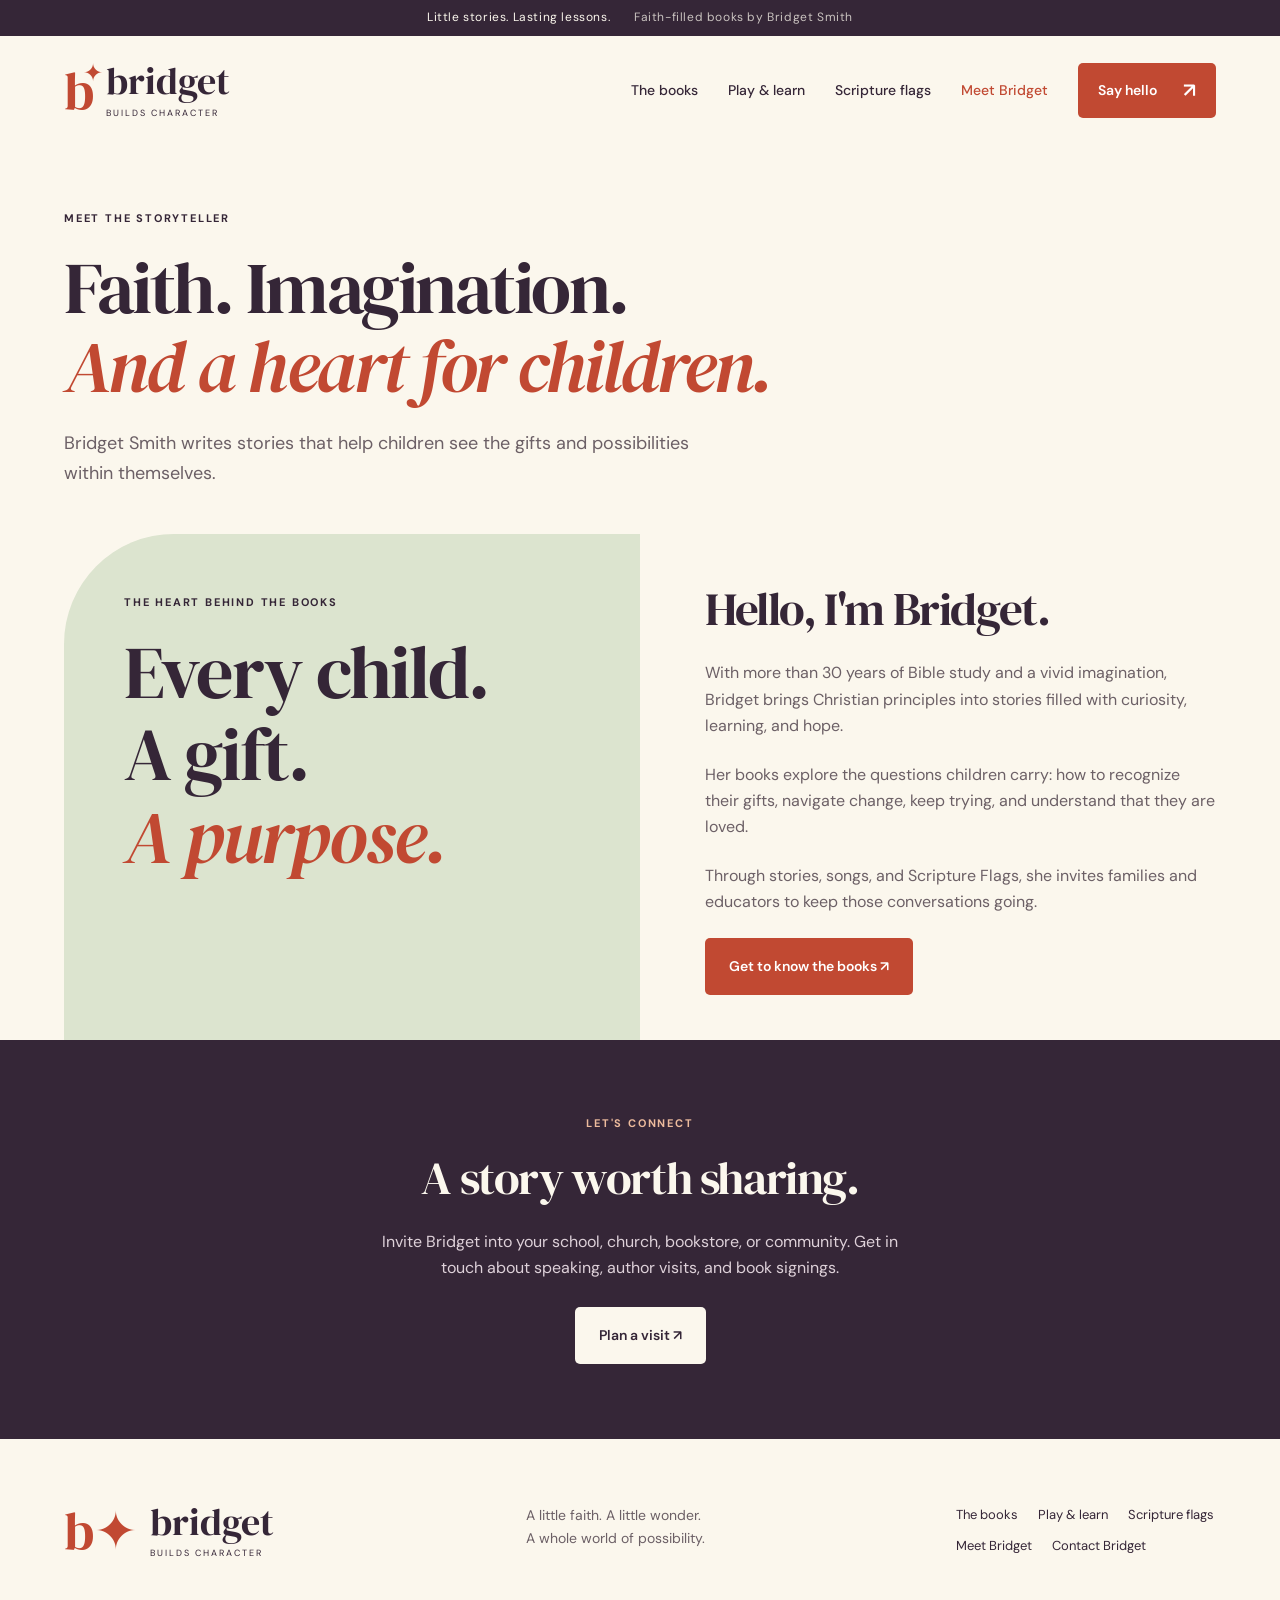
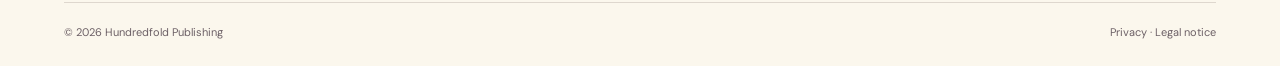
==== commit 41ebce6c: "Rebuild Bridget website with storybook design and responsive pages" ====
--- a/about.html
+++ b/about.html
@@ -1,15 +1 @@
-<!doctype html>
-<html lang="en">
-<head><meta charset="utf-8"><meta name="viewport" content="width=device-width, initial-scale=1"><title>About Bridget Smith | Bridget Builds Character</title><meta name="description" content="Meet Bridget Smith, author of faith-filled and educational children's books."><meta name="theme-color" content="#213047"><link rel="stylesheet" href="assets/styles.css?v=20261003-fresh"></head>
-<body>
-<a class="skip-link" href="#main">Skip to content</a>
-<header class="site-header"><div class="container nav"><a class="brand" href="index.html"><span class="brand-mark">B</span><span>Bridget Builds Character<small>Books with purpose</small></span></a><button class="mobile-toggle" aria-label="Open navigation" aria-expanded="false">☰</button><nav class="nav-links" aria-label="Primary navigation"><a href="index.html">Home</a><a href="books.html">Books</a><a href="scripture-flags.html">Scripture Flags</a><a href="activities.html">Songs & Activities</a><a href="about.html" aria-current="page">About</a><a class="nav-cta" href="contact.html">Contact Bridget</a></nav></div></header>
-<main id="main">
-<section class="page-hero"><div class="container"><span class="eyebrow">About Bridget Smith</span><h1>Writing with faith, purpose, and imagination.</h1><p>Bridget Smith's work is built around one mission: create stories that help children understand they are loved, gifted, capable of growth, and made with purpose.</p></div></section>
-<section class="section section-soft"><div class="container author-panel"><div class="author-art"><div class="author-books"><img src="https://images-na.ssl-images-amazon.com/images/P/0998240710.01.LZZZZZZZ.jpg" alt="What About Me cover"><img src="https://images-na.ssl-images-amazon.com/images/P/B0D6RMJ539.01.LZZZZZZZ.jpg" alt="God's Confessions for Children cover"><img src="https://images-na.ssl-images-amazon.com/images/P/0998240729.01.LZZZZZZZ.jpg" alt="Chloe's Destiny cover"></div></div><div class="author-copy"><span class="eyebrow">The heart behind the books</span><h2>Helping children know they are loved and made with purpose.</h2><p class="lead">With more than 30 years of Bible study and a vivid imagination, Bridget combines Christian principles with engaging, educational storytelling. Her books give children language for courage, identity, faith, growth, and curiosity.</p><p class="muted" style="margin-top:16px">The goal is not simply to entertain. It is to create stories children can return to—stories that help them understand something about the world and something important about themselves.</p></div></div></section>
-<section class="section"><div class="container"><div class="section-head"><div><span class="eyebrow">The approach</span><h2>More than one lesson in every story.</h2></div><p>Bridget's books bring together character, Scripture, academics, music, and imagination so children can encounter the message from more than one direction.</p></div><div class="value-grid"><article class="value-card"><div class="value-icon">♥</div><h3>Build confidence</h3><p>Help children recognize their value, gifts, and ability to keep growing.</p></article><article class="value-card"><div class="value-icon">✦</div><h3>Build character</h3><p>Use story to explore courage, forgiveness, gratitude, identity, faith, and purpose.</p></article><article class="value-card"><div class="value-icon">?</div><h3>Build curiosity</h3><p>Connect big ideas with science, counting, music, and age-appropriate learning.</p></article></div></div></section>
-<section class="section-sm"><div class="container about-quote"><blockquote>“A vivid imagination, more than 30 years of Bible study, and a desire to help children know they are loved.”</blockquote><p>That combination continues to shape every Bridget Builds Character title and resource.</p></div></section>
-<section class="section section-cream"><div class="container"><div class="section-head"><div><span class="eyebrow">Bring the books into your community</span><h2>Schools, churches, bookstores, and events.</h2></div><p>Bridget welcomes opportunities to share the books with families, educators, faith communities, readers, and retailers.</p></div><div class="steps-grid"><article class="step"><span>1</span><h3>Speaking engagements</h3><p>Invite Bridget to speak at a school, church, event, or community gathering.</p></article><article class="step"><span>2</span><h3>Book signings</h3><p>Schedule an author appearance or signing at your location.</p></article><article class="step"><span>3</span><h3>Bookstore opportunities</h3><p>Explore carrying Bridget's books in a bookstore, gift shop, or other retail setting.</p></article></div></div></section>
-<section class="cta"><div class="container cta-card"><div><h2>Have an idea for working together?</h2><p>Use the contact page to tell Bridget what you are planning.</p></div><a class="btn btn-dark" href="contact.html">Start a conversation</a></div></section>
-</main>
-<footer><div class="container"><div class="footer-top"><div><a class="brand" href="index.html"><span class="brand-mark">B</span><span>Bridget Builds Character<small style="color:#efc763">Hundredfold Publishing</small></span></a><p class="footer-intro">Faith-filled children's books, character-building lessons, songs, and learning resources by Bridget Smith.</p></div><div class="footer-links"><a href="books.html">Books</a><a href="scripture-flags.html">Scripture Flags</a><a href="activities.html">Songs & Activities</a><a href="about.html">About Bridget</a><a href="contact.html">Contact</a><a href="privacy-policy.html">Privacy</a></div></div><div class="footer-bottom"><span>© 2026 Hundredfold Publishing. All rights reserved.</span><a href="legal-notice.html">Legal notice</a></div></div></footer><script src="assets/script.js"></script></body></html>
+<!doctype html><html lang="en"><head><meta charset="utf-8"><meta name="viewport" content="width=device-width,initial-scale=1"><title>Meet Bridget | Bridget Builds Character</title><meta name="description" content="Stories for little readers with big possibilities. Explore faith-filled children's books, songs and Scripture Flags by Bridget Smith."><meta name="theme-color" content="#fbf7ed"><link rel="stylesheet" href="assets/style.css"><script src="assets/app.js" defer></script></head><body><a class="skip" href="#main">Skip to content</a><div class="announcement">Little stories. Lasting lessons. <span>Faith-filled books by Bridget Smith</span></div><header><a class="brand" href="index.html"><span class="brand-icon" aria-hidden="true">b<span>✦</span></span><span>bridget<span class="brand-sub">BUILDS CHARACTER</span></span></a><button class="menu" aria-label="Toggle navigation" aria-expanded="false" aria-controls="nav">Menu +</button><nav id="nav"><a href="books.html">The books</a><a href="activities.html">Play & learn</a><a href="scripture-flags.html">Scripture flags</a><a href="about.html" aria-current="page">Meet Bridget</a><a class="button small" href="contact.html">Say hello <span>↗</span></a></nav></header><main id="main"><section class="page-intro"><div class="eyebrow">MEET THE STORYTELLER</div><h1>Faith. Imagination.<br><em>And a heart for children.</em></h1><p>Bridget Smith writes stories that help children see the gifts and possibilities within themselves.</p></section><section class="story-section"><div class="story-art"><span class="eyebrow">THE HEART BEHIND THE BOOKS</span><div class="big-word">Every child.<br>A gift.<br><em>A purpose.</em></div></div><div class="story-copy"><h2>Hello, I'm Bridget.</h2><p>With more than 30 years of Bible study and a vivid imagination, Bridget brings Christian principles into stories filled with curiosity, learning, and hope.</p><p>Her books explore the questions children carry: how to recognize their gifts, navigate change, keep trying, and understand that they are loved.</p><p>Through stories, songs, and Scripture Flags, she invites families and educators to keep those conversations going.</p><a class="button" href="books.html">Get to know the books ↗</a></div></section><section class="invitation"><span class="eyebrow">LET'S CONNECT</span><h2>A story worth sharing.</h2><p>Invite Bridget into your school, church, bookstore, or community. Get in touch about speaking, author visits, and book signings.</p><a class="button light" href="contact.html">Plan a visit ↗</a></section></main><footer><div class="footer-top"><a class="brand" href="index.html"><span class="brand-icon">b✦</span><span>bridget<span class="brand-sub">BUILDS CHARACTER</span></span></a><p>A little faith. A little wonder.<br>A whole world of possibility.</p><div><a href="books.html">The books</a><a href="activities.html">Play & learn</a><a href="scripture-flags.html">Scripture flags</a><a href="about.html" aria-current="page">Meet Bridget</a><a href="contact.html">Contact Bridget</a></div></div><div class="footer-bottom"><span>© 2026 Hundredfold Publishing</span><span><a href="privacy-policy.html">Privacy</a> · <a href="legal-notice.html">Legal notice</a></span></div></footer></body></html>
--- a/assets/style.css
+++ b/assets/style.css
@@ -0,0 +1,6 @@
+@import url('https://fonts.googleapis.com/css2?family=DM+Sans:wght@400;500;600;700&family=DM+Serif+Display:ital@0;1&display=swap');
+:root{--paper:#fbf7ed;--ink:#352637;--muted:#6c6066;--coral:#c14932;--peach:#f5c3aa;--green:#dce4cf;--line:#ded7ce}*{box-sizing:border-box}html{scroll-behavior:smooth;scroll-padding-top:35px}body{margin:0;background:var(--paper);color:var(--ink);font-family:'DM Sans',sans-serif;font-size:16px;line-height:1.65}a{color:inherit;text-decoration:none}button,input,textarea,select{font:inherit}a,button{-webkit-tap-highlight-color:transparent}a:focus-visible,button:focus-visible,input:focus-visible,select:focus-visible,textarea:focus-visible{outline:3px solid var(--coral);outline-offset:5px}img{max-width:100%;display:block}h1,h2,h3,p{margin:0}h1,h2,h3{font-weight:400;line-height:1.07;font-family:'DM Serif Display',Georgia,serif}h1{font-size:clamp(48px,5.7vw,86px);letter-spacing:-2.5px}h2{font-size:clamp(36px,3.7vw,55px);letter-spacing:-1.4px}h3{font-size:28px;letter-spacing:-.4px}em{font-weight:400;color:var(--coral)}p{color:var(--muted)}.announcement{font-size:12px;text-align:center;background:var(--ink);color:var(--paper);padding:8px 20px;letter-spacing:.6px}.announcement span{margin-left:20px;opacity:.75}header{max-width:1440px;margin:auto;padding:27px 5%;display:flex;align-items:center;justify-content:space-between;gap:25px}.brand{display:flex;gap:12px;align-items:center;font-family:'DM Serif Display',Georgia,serif;font-size:38px;line-height:.95;flex-shrink:0}.brand-icon{font-size:52px;position:relative;color:var(--coral)}.brand-icon span{font-size:24px;position:absolute;top:-4px;right:-9px}.brand-sub{display:block;font-family:'DM Sans',sans-serif;font-size:9px;letter-spacing:2px;margin-top:9px}nav{display:flex;gap:30px;align-items:center;font-size:14px;font-weight:500}nav>a:not(.button):hover,nav [aria-current]{color:var(--coral)}.button,.btn{display:inline-flex;align-items:center;justify-content:center;gap:26px;padding:16px 23px;background:var(--coral);color:#fff;border:1px solid transparent;border-radius:5px;font-weight:600;font-size:14px;cursor:pointer;transition:transform .2s,background .2s}.button:hover,.btn:hover{background:var(--ink);transform:translateY(-2px)}.button span{font-size:20px}.small{padding:10px 19px}.light{background:var(--paper);color:var(--ink)}.text-link,.link-arrow{font-weight:600;border-bottom:1px solid currentColor;padding-bottom:5px;font-size:14px}.menu{display:none}.hero{max-width:1440px;margin:auto;display:grid;grid-template-columns:1.06fr 1fr;padding:50px 5% 70px;gap:20px;align-items:center;min-height:640px}.eyebrow{font-size:11px;letter-spacing:1.8px;font-weight:700;line-height:1.5;display:block;margin-bottom:22px}.tiny-star{color:var(--coral);font-size:18px;margin-right:7px}.hero h1{margin-bottom:25px}.hero-copy>p{max-width:470px;font-size:17px;line-height:1.8}.actions{display:flex;flex-wrap:wrap;gap:22px;align-items:center;margin-top:28px}.hero-note{font-size:12px;color:var(--muted);margin-top:24px}.hero-art{height:500px;position:relative}.art-circle{position:absolute;width:90%;aspect-ratio:1;background:#e9dfed;border-radius:48% 52% 43% 57%;left:5%;top:0;max-height:480px}.hero-book{position:absolute;width:47%;filter:drop-shadow(10px 17px 12px #37253336);border-radius:2px}.hero-book.front{left:9%;top:104px;transform:rotate(-11deg);z-index:2}.hero-book.back{right:2%;top:25px;transform:rotate(12deg)}.hero-spark{position:absolute;left:5%;top:-12px;font-size:85px;z-index:2;color:var(--coral);line-height:1}.round-note{position:absolute;right:1%;bottom:46px;background:#eaca7a;border-radius:50%;height:140px;width:140px;display:flex;flex-direction:column;align-items:center;justify-content:center;text-align:center;font-size:13px;line-height:1.5;transform:rotate(9deg);z-index:3}.round-note em{font-family:Georgia,serif;font-size:16px;color:var(--ink)}.art-caption{position:absolute;bottom:-4px;left:20%;font-size:12px;transform:rotate(-3deg)}.ribbon{border-top:1px solid var(--line);border-bottom:1px solid var(--line);padding:21px 5%;display:flex;justify-content:space-around;gap:25px;font-size:13px}.ribbon b{color:var(--coral)}.section{max-width:1440px;margin:auto;padding:90px 5%}.section-heading{display:flex;justify-content:space-between;gap:50px;align-items:end;margin-bottom:42px}.section-heading>p{max-width:370px}.section-heading .eyebrow{margin-bottom:17px}.shelf{display:grid;grid-template-columns:repeat(5,1fr);gap:24px}.book-image{height:250px;display:flex;align-items:center;justify-content:center;background:#eee6db;padding:25px 18px;border-radius:70px 70px 4px 4px;margin-bottom:22px}.shelf-book:nth-child(2) .book-image{background:#dce4cf}.shelf-book:nth-child(3) .book-image{background:#e8dce9}.shelf-book:nth-child(4) .book-image{background:#f2d9a4}.shelf-book:nth-child(5) .book-image{background:#f0cebc}.book-image img{max-height:210px;max-width:100%;box-shadow:5px 8px 12px #38272b25;transition:transform .25s}.shelf-book:hover img{transform:rotate(-4deg) translateY(-5px)}.shelf-book h3{font-size:23px;margin-bottom:12px}.shelf-book>span{font-size:12px;color:var(--muted)}.center{text-align:center;margin-top:45px}.story-section{display:grid;grid-template-columns:1fr 1fr;margin:0 auto;max-width:1440px;padding:0 5%;gap:0}.story-art{background:var(--green);border-radius:110px 0 0 0;padding:60px;position:relative;overflow:hidden}.big-word{font-family:'DM Serif Display',Georgia,serif;font-size:clamp(48px,5.8vw,80px);line-height:1.1;letter-spacing:-2px}.story-star{position:absolute;right:22px;bottom:10px;font-size:155px;color:#a6b18e;line-height:1}.story-copy{padding:50px 0 45px 65px;align-self:center}.story-copy h2{margin-bottom:26px}.story-copy p{margin-bottom:22px}.play-grid{display:grid;grid-template-columns:1fr 1fr;gap:26px}.play-card{display:flex;gap:30px;border-radius:8px;padding:40px}.peach{background:#f5d6c5}.green{background:#e5e6d4}.play-symbol{font-size:70px;line-height:1;color:var(--coral)}.play-card .eyebrow{font-size:10px;margin-bottom:16px}.play-card h3{font-size:36px;margin-bottom:19px}.play-card p{font-size:14px;margin-bottom:26px}.invitation{background:var(--ink);color:var(--paper);text-align:center;padding:75px 20px;position:relative}.invitation p{color:#ded1d9;max-width:540px;margin:25px auto}.invitation .eyebrow{color:#edbb9d}.invitation .button:hover{background:#ead1b9;color:var(--ink)}footer{padding:65px 5% 25px;max-width:1440px;margin:auto}.footer-top{display:flex;justify-content:space-between;gap:45px;align-items:start;padding-bottom:45px}.footer-top p{font-size:14px}.footer-top>div{display:flex;flex-wrap:wrap;max-width:260px;gap:10px 20px;font-size:13px}.footer-bottom{display:flex;justify-content:space-between;border-top:1px solid var(--line);padding-top:20px;font-size:11px;color:var(--muted)}.page-intro,.page-hero{max-width:1440px;margin:auto;padding:65px 5% 45px}.page-intro p,.page-hero p{max-width:630px;margin-top:25px;font-size:18px}.book-list{padding-top:20px}.book-detail{display:grid;grid-template-columns:330px 1fr;gap:75px;align-items:center;border-top:1px solid var(--line);padding:55px 0;scroll-margin-top:30px}.book-detail .cover{padding:35px;background:#e8e6d7;display:flex;justify-content:center;border-radius:90px 90px 5px 5px}.cover img{max-height:320px;box-shadow:8px 10px 15px #35263725}.book-detail h2{font-size:43px;margin-bottom:20px}.book-detail p{max-width:650px}.tags{display:flex;gap:12px;margin-top:20px;flex-wrap:wrap}.tag{font-size:12px;border:1px solid var(--line);padding:3px 10px;border-radius:30px}.btn-outline{color:var(--ink);border:1px solid var(--ink);background:transparent}.btn-outline:hover{color:white}.edition-box{margin-top:25px;font-size:13px}.edition-links{display:flex;gap:20px;margin-top:10px}.featured-book{background:var(--ink);color:white;display:grid;grid-template-columns:200px 1fr;padding:40px;gap:45px;border-radius:8px}.featured-book p{color:#e3d6df;margin:20px 0}.featured-book img{max-height:270px}.media-grid{display:grid;grid-template-columns:repeat(3,1fr);gap:40px 25px}.media-thumb{position:relative;aspect-ratio:16/10;overflow:hidden;border-radius:8px;background:#e8dfd3}.media-thumb img{width:100%;height:100%;object-fit:cover}.play-button{position:absolute;left:calc(50% - 26px);top:calc(50% - 26px);width:52px;height:52px;border-radius:50%;background:var(--paper);color:var(--coral);display:grid;place-items:center}.media-card h3{font-size:27px;margin:20px 0 10px}.media-card p{font-size:14px}.activity-heading{margin-top:90px}.activity-grid{display:grid;grid-template-columns:repeat(3,1fr);gap:40px}.activity-grid article{border-top:1px solid var(--ink);padding-top:20px}.activity-grid span{color:var(--coral)}.activity-grid h3{margin:15px 0}.flag-grid{display:grid;grid-template-columns:repeat(3,1fr);gap:25px}.flag-card{padding:30px;background:#eee7da;border-radius:5px}.flag-card:nth-child(3n+2){background:#e2e7d8}.flag-card:nth-child(3n){background:#eadfe9}.flag-symbol{font-family:Georgia,serif;font-size:40px;color:var(--coral)}.animal{font-size:12px;margin:10px 0}.flag-card h3{font-size:29px;margin:15px 0}.flag-card p{font-size:14px;margin-bottom:25px}.contact-grid{display:grid;grid-template-columns:1fr 1fr;gap:85px;padding-top:20px}.contact-grid h2{font-size:39px;margin-bottom:20px}.contact-grid p{margin-bottom:20px}.email{overflow-wrap:anywhere;font-size:16px;font-weight:600;border-bottom:1px solid}.contact-note{border-top:1px solid var(--line);margin-top:40px;padding-top:25px;font-size:14px;line-height:2.3}form{padding:32px;background:#efe8db;border-radius:8px}label{display:block;font-size:13px;font-weight:600;margin-bottom:7px}input,textarea,select{display:block;width:100%;background:var(--paper);border:1px solid #bdb4ad;border-radius:4px;padding:11px;margin-bottom:18px;color:var(--ink)}textarea{resize:vertical}.form-note{font-size:12px}.skip{position:absolute;top:-100px;padding:12px;background:white;z-index:20}.skip:focus{top:0}.container{max-width:1100px;margin:auto}.section .container h2{margin:25px 0}.section .container p{margin:15px 0}.section .container a{color:var(--coral);text-decoration:underline}
+@media(min-width:1500px){.hero{min-height:690px}}@media(max-width:1050px){nav{gap:18px;font-size:12px}.hero{min-height:580px}.hero-art{height:420px}.round-note{bottom:10px;right:0;width:115px;height:115px}.art-caption{bottom:-25px;left:12%}.book-image{height:210px;padding:20px 12px}.shelf{gap:18px}.shelf-book h3{font-size:21px}.story-art{padding:40px}.story-copy{padding-left:40px}.play-card{padding:30px;gap:20px}.play-symbol{font-size:45px}.book-detail{grid-template-columns:260px 1fr;gap:45px}.contact-grid{gap:40px}}
+@media(max-width:760px){.announcement{font-size:10px}.announcement span{display:none}header{padding:22px 6%;position:relative}.brand{font-size:32px}.brand-icon{font-size:44px}.brand-sub{font-size:8px}.menu{display:block;border:1px solid var(--line);background:transparent;padding:8px 12px;border-radius:4px;font-size:13px;color:var(--ink)}nav{display:none;position:absolute;top:100%;left:0;right:0;padding:22px 6%;background:var(--paper);z-index:10;box-shadow:0 10px 15px #35263715;align-items:stretch;font-size:16px}nav.open{display:flex;flex-direction:column}.hero{grid-template-columns:1fr;padding:30px 6% 55px;gap:38px}.hero h1{font-size:59px;letter-spacing:-2px}.hero-copy>p{font-size:16px}.eyebrow{font-size:10px}.hero-art{max-width:420px;width:100%;height:420px;margin:auto}.hero-book.front{top:95px}.round-note{bottom:28px}.art-caption{bottom:-10px;left:20%;font-size:11px}.hero-spark{font-size:65px}.ribbon{padding:18px 6%;gap:18px;flex-wrap:wrap;font-size:11px;justify-content:center}.ribbon b:last-of-type,.ribbon span:last-child{display:none}.section{padding:60px 6%}.section-heading{display:block;margin-bottom:30px}.section-heading>p{margin-top:22px}.shelf{grid-template-columns:repeat(2,1fr);gap:30px 18px}.book-image{height:230px;padding:24px 15px}.shelf-book:last-child{grid-column:1/-1;max-width:220px;justify-self:center}.story-section{grid-template-columns:1fr;padding:0 6%}.story-art{padding:40px;border-radius:75px 0 0 0}.big-word{font-size:65px}.story-copy{padding:35px 0 0}.play-grid{grid-template-columns:1fr}.play-card{padding:32px 25px}.play-card h3{font-size:34px}.invitation{padding:55px 6%}.footer-top{flex-direction:column;gap:28px}.footer-bottom{gap:20px;font-size:10px}.page-intro,.page-hero{padding:35px 6%}.page-intro h1{font-size:51px;letter-spacing:-1.5px}.page-intro p{font-size:16px}.book-detail{grid-template-columns:1fr;gap:30px;padding:40px 0}.book-detail .cover{max-width:280px;width:100%;margin:auto}.book-detail h2{font-size:36px}.featured-book{grid-template-columns:1fr;padding:30px}.featured-book img{margin:auto}.media-grid,.flag-grid{grid-template-columns:1fr 1fr;gap:30px 18px}.media-card h3{font-size:23px}.activity-grid{grid-template-columns:1fr;gap:28px}.flag-card{padding:22px}.flag-card h3{font-size:25px}.flag-price a{font-size:12px}.contact-grid{grid-template-columns:1fr;gap:35px;padding-top:10px}form{padding:25px}.actions{gap:20px}.text-link{font-size:13px}}
+@media(max-width:380px){.hero h1{font-size:51px}.hero-art{height:365px}.book-image{height:205px}.flag-grid,.media-grid{grid-template-columns:1fr}.round-note{width:105px;height:105px}.hero-book.front{top:80px}}
+@media(prefers-reduced-motion:reduce){html{scroll-behavior:auto}*{transition:none!important}}
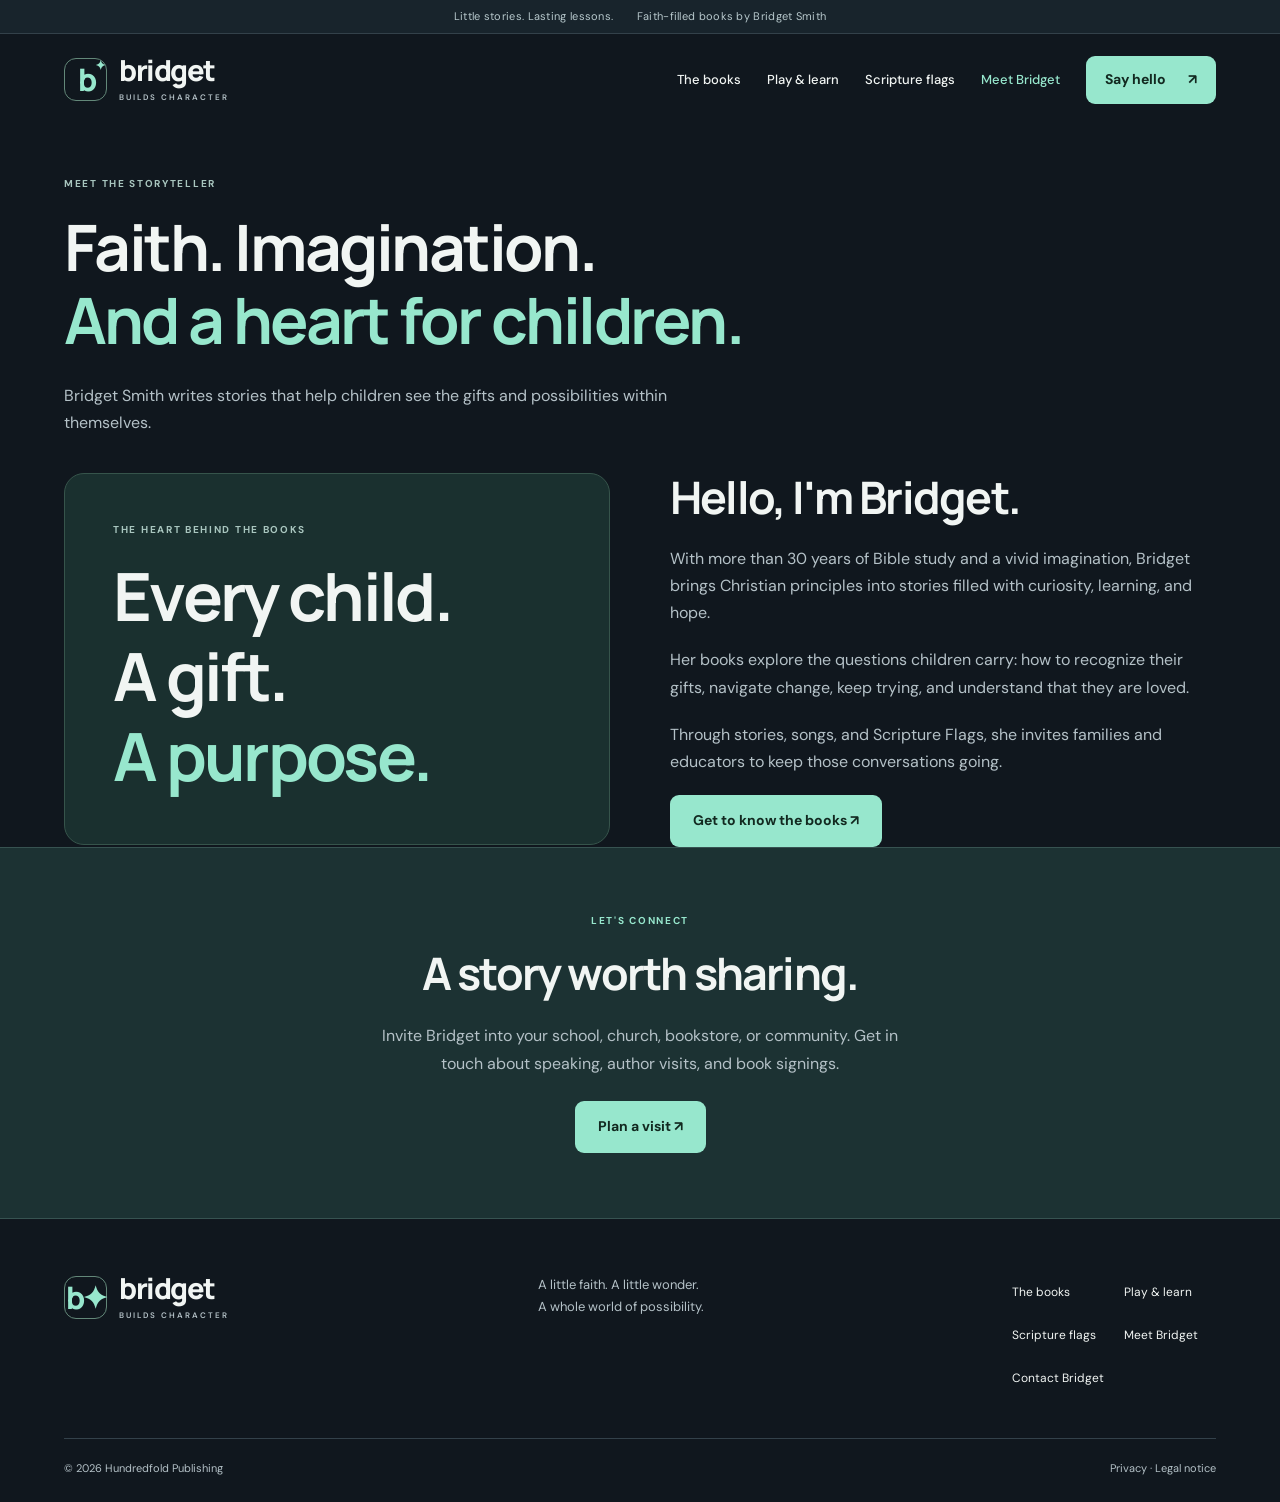
==== commit 7b04f5db: "Modernize with dark theme and mobile-first responsive layouts" ====
--- a/about.html
+++ b/about.html
@@ -1 +1 @@
-<!doctype html><html lang="en"><head><meta charset="utf-8"><meta name="viewport" content="width=device-width,initial-scale=1"><title>Meet Bridget | Bridget Builds Character</title><meta name="description" content="Stories for little readers with big possibilities. Explore faith-filled children's books, songs and Scripture Flags by Bridget Smith."><meta name="theme-color" content="#fbf7ed"><link rel="stylesheet" href="assets/style.css"><script src="assets/app.js" defer></script></head><body><a class="skip" href="#main">Skip to content</a><div class="announcement">Little stories. Lasting lessons. <span>Faith-filled books by Bridget Smith</span></div><header><a class="brand" href="index.html"><span class="brand-icon" aria-hidden="true">b<span>✦</span></span><span>bridget<span class="brand-sub">BUILDS CHARACTER</span></span></a><button class="menu" aria-label="Toggle navigation" aria-expanded="false" aria-controls="nav">Menu +</button><nav id="nav"><a href="books.html">The books</a><a href="activities.html">Play & learn</a><a href="scripture-flags.html">Scripture flags</a><a href="about.html" aria-current="page">Meet Bridget</a><a class="button small" href="contact.html">Say hello <span>↗</span></a></nav></header><main id="main"><section class="page-intro"><div class="eyebrow">MEET THE STORYTELLER</div><h1>Faith. Imagination.<br><em>And a heart for children.</em></h1><p>Bridget Smith writes stories that help children see the gifts and possibilities within themselves.</p></section><section class="story-section"><div class="story-art"><span class="eyebrow">THE HEART BEHIND THE BOOKS</span><div class="big-word">Every child.<br>A gift.<br><em>A purpose.</em></div></div><div class="story-copy"><h2>Hello, I'm Bridget.</h2><p>With more than 30 years of Bible study and a vivid imagination, Bridget brings Christian principles into stories filled with curiosity, learning, and hope.</p><p>Her books explore the questions children carry: how to recognize their gifts, navigate change, keep trying, and understand that they are loved.</p><p>Through stories, songs, and Scripture Flags, she invites families and educators to keep those conversations going.</p><a class="button" href="books.html">Get to know the books ↗</a></div></section><section class="invitation"><span class="eyebrow">LET'S CONNECT</span><h2>A story worth sharing.</h2><p>Invite Bridget into your school, church, bookstore, or community. Get in touch about speaking, author visits, and book signings.</p><a class="button light" href="contact.html">Plan a visit ↗</a></section></main><footer><div class="footer-top"><a class="brand" href="index.html"><span class="brand-icon">b✦</span><span>bridget<span class="brand-sub">BUILDS CHARACTER</span></span></a><p>A little faith. A little wonder.<br>A whole world of possibility.</p><div><a href="books.html">The books</a><a href="activities.html">Play & learn</a><a href="scripture-flags.html">Scripture flags</a><a href="about.html" aria-current="page">Meet Bridget</a><a href="contact.html">Contact Bridget</a></div></div><div class="footer-bottom"><span>© 2026 Hundredfold Publishing</span><span><a href="privacy-policy.html">Privacy</a> · <a href="legal-notice.html">Legal notice</a></span></div></footer></body></html>+<!doctype html><html lang="en"><head><meta charset="utf-8"><meta name="viewport" content="width=device-width,initial-scale=1"><title>Meet Bridget | Bridget Builds Character</title><meta name="description" content="Stories for little readers with big possibilities. Explore faith-filled children's books, songs and Scripture Flags by Bridget Smith."><meta name="theme-color" content="#10171e"><link rel="stylesheet" href="assets/style.css?v=dark-mobile-2"><script src="assets/app.js?v=dark-mobile-2" defer></script></head><body><a class="skip" href="#main">Skip to content</a><div class="announcement">Little stories. Lasting lessons. <span>Faith-filled books by Bridget Smith</span></div><header><a class="brand" href="index.html"><span class="brand-icon" aria-hidden="true">b<span>✦</span></span><span>bridget<span class="brand-sub">BUILDS CHARACTER</span></span></a><button class="menu" aria-label="Toggle navigation" aria-expanded="false" aria-controls="nav">Menu +</button><nav id="nav"><a href="books.html">The books</a><a href="activities.html">Play & learn</a><a href="scripture-flags.html">Scripture flags</a><a href="about.html" aria-current="page">Meet Bridget</a><a class="button small" href="contact.html">Say hello <span>↗</span></a></nav></header><main id="main"><section class="page-intro"><div class="eyebrow">MEET THE STORYTELLER</div><h1>Faith. Imagination.<br><em>And a heart for children.</em></h1><p>Bridget Smith writes stories that help children see the gifts and possibilities within themselves.</p></section><section class="story-section"><div class="story-art"><span class="eyebrow">THE HEART BEHIND THE BOOKS</span><div class="big-word">Every child.<br>A gift.<br><em>A purpose.</em></div></div><div class="story-copy"><h2>Hello, I'm Bridget.</h2><p>With more than 30 years of Bible study and a vivid imagination, Bridget brings Christian principles into stories filled with curiosity, learning, and hope.</p><p>Her books explore the questions children carry: how to recognize their gifts, navigate change, keep trying, and understand that they are loved.</p><p>Through stories, songs, and Scripture Flags, she invites families and educators to keep those conversations going.</p><a class="button" href="books.html">Get to know the books ↗</a></div></section><section class="invitation"><span class="eyebrow">LET'S CONNECT</span><h2>A story worth sharing.</h2><p>Invite Bridget into your school, church, bookstore, or community. Get in touch about speaking, author visits, and book signings.</p><a class="button light" href="contact.html">Plan a visit ↗</a></section></main><footer><div class="footer-top"><a class="brand" href="index.html"><span class="brand-icon">b✦</span><span>bridget<span class="brand-sub">BUILDS CHARACTER</span></span></a><p>A little faith. A little wonder.<br>A whole world of possibility.</p><div><a href="books.html">The books</a><a href="activities.html">Play & learn</a><a href="scripture-flags.html">Scripture flags</a><a href="about.html" aria-current="page">Meet Bridget</a><a href="contact.html">Contact Bridget</a></div></div><div class="footer-bottom"><span>© 2026 Hundredfold Publishing</span><span><a href="privacy-policy.html">Privacy</a> · <a href="legal-notice.html">Legal notice</a></span></div></footer></body></html>
--- a/assets/style.css
+++ b/assets/style.css
@@ -1,6 +1,7 @@
-@import url('https://fonts.googleapis.com/css2?family=DM+Sans:wght@400;500;600;700&family=DM+Serif+Display:ital@0;1&display=swap');
-:root{--paper:#fbf7ed;--ink:#352637;--muted:#6c6066;--coral:#c14932;--peach:#f5c3aa;--green:#dce4cf;--line:#ded7ce}*{box-sizing:border-box}html{scroll-behavior:smooth;scroll-padding-top:35px}body{margin:0;background:var(--paper);color:var(--ink);font-family:'DM Sans',sans-serif;font-size:16px;line-height:1.65}a{color:inherit;text-decoration:none}button,input,textarea,select{font:inherit}a,button{-webkit-tap-highlight-color:transparent}a:focus-visible,button:focus-visible,input:focus-visible,select:focus-visible,textarea:focus-visible{outline:3px solid var(--coral);outline-offset:5px}img{max-width:100%;display:block}h1,h2,h3,p{margin:0}h1,h2,h3{font-weight:400;line-height:1.07;font-family:'DM Serif Display',Georgia,serif}h1{font-size:clamp(48px,5.7vw,86px);letter-spacing:-2.5px}h2{font-size:clamp(36px,3.7vw,55px);letter-spacing:-1.4px}h3{font-size:28px;letter-spacing:-.4px}em{font-weight:400;color:var(--coral)}p{color:var(--muted)}.announcement{font-size:12px;text-align:center;background:var(--ink);color:var(--paper);padding:8px 20px;letter-spacing:.6px}.announcement span{margin-left:20px;opacity:.75}header{max-width:1440px;margin:auto;padding:27px 5%;display:flex;align-items:center;justify-content:space-between;gap:25px}.brand{display:flex;gap:12px;align-items:center;font-family:'DM Serif Display',Georgia,serif;font-size:38px;line-height:.95;flex-shrink:0}.brand-icon{font-size:52px;position:relative;color:var(--coral)}.brand-icon span{font-size:24px;position:absolute;top:-4px;right:-9px}.brand-sub{display:block;font-family:'DM Sans',sans-serif;font-size:9px;letter-spacing:2px;margin-top:9px}nav{display:flex;gap:30px;align-items:center;font-size:14px;font-weight:500}nav>a:not(.button):hover,nav [aria-current]{color:var(--coral)}.button,.btn{display:inline-flex;align-items:center;justify-content:center;gap:26px;padding:16px 23px;background:var(--coral);color:#fff;border:1px solid transparent;border-radius:5px;font-weight:600;font-size:14px;cursor:pointer;transition:transform .2s,background .2s}.button:hover,.btn:hover{background:var(--ink);transform:translateY(-2px)}.button span{font-size:20px}.small{padding:10px 19px}.light{background:var(--paper);color:var(--ink)}.text-link,.link-arrow{font-weight:600;border-bottom:1px solid currentColor;padding-bottom:5px;font-size:14px}.menu{display:none}.hero{max-width:1440px;margin:auto;display:grid;grid-template-columns:1.06fr 1fr;padding:50px 5% 70px;gap:20px;align-items:center;min-height:640px}.eyebrow{font-size:11px;letter-spacing:1.8px;font-weight:700;line-height:1.5;display:block;margin-bottom:22px}.tiny-star{color:var(--coral);font-size:18px;margin-right:7px}.hero h1{margin-bottom:25px}.hero-copy>p{max-width:470px;font-size:17px;line-height:1.8}.actions{display:flex;flex-wrap:wrap;gap:22px;align-items:center;margin-top:28px}.hero-note{font-size:12px;color:var(--muted);margin-top:24px}.hero-art{height:500px;position:relative}.art-circle{position:absolute;width:90%;aspect-ratio:1;background:#e9dfed;border-radius:48% 52% 43% 57%;left:5%;top:0;max-height:480px}.hero-book{position:absolute;width:47%;filter:drop-shadow(10px 17px 12px #37253336);border-radius:2px}.hero-book.front{left:9%;top:104px;transform:rotate(-11deg);z-index:2}.hero-book.back{right:2%;top:25px;transform:rotate(12deg)}.hero-spark{position:absolute;left:5%;top:-12px;font-size:85px;z-index:2;color:var(--coral);line-height:1}.round-note{position:absolute;right:1%;bottom:46px;background:#eaca7a;border-radius:50%;height:140px;width:140px;display:flex;flex-direction:column;align-items:center;justify-content:center;text-align:center;font-size:13px;line-height:1.5;transform:rotate(9deg);z-index:3}.round-note em{font-family:Georgia,serif;font-size:16px;color:var(--ink)}.art-caption{position:absolute;bottom:-4px;left:20%;font-size:12px;transform:rotate(-3deg)}.ribbon{border-top:1px solid var(--line);border-bottom:1px solid var(--line);padding:21px 5%;display:flex;justify-content:space-around;gap:25px;font-size:13px}.ribbon b{color:var(--coral)}.section{max-width:1440px;margin:auto;padding:90px 5%}.section-heading{display:flex;justify-content:space-between;gap:50px;align-items:end;margin-bottom:42px}.section-heading>p{max-width:370px}.section-heading .eyebrow{margin-bottom:17px}.shelf{display:grid;grid-template-columns:repeat(5,1fr);gap:24px}.book-image{height:250px;display:flex;align-items:center;justify-content:center;background:#eee6db;padding:25px 18px;border-radius:70px 70px 4px 4px;margin-bottom:22px}.shelf-book:nth-child(2) .book-image{background:#dce4cf}.shelf-book:nth-child(3) .book-image{background:#e8dce9}.shelf-book:nth-child(4) .book-image{background:#f2d9a4}.shelf-book:nth-child(5) .book-image{background:#f0cebc}.book-image img{max-height:210px;max-width:100%;box-shadow:5px 8px 12px #38272b25;transition:transform .25s}.shelf-book:hover img{transform:rotate(-4deg) translateY(-5px)}.shelf-book h3{font-size:23px;margin-bottom:12px}.shelf-book>span{font-size:12px;color:var(--muted)}.center{text-align:center;margin-top:45px}.story-section{display:grid;grid-template-columns:1fr 1fr;margin:0 auto;max-width:1440px;padding:0 5%;gap:0}.story-art{background:var(--green);border-radius:110px 0 0 0;padding:60px;position:relative;overflow:hidden}.big-word{font-family:'DM Serif Display',Georgia,serif;font-size:clamp(48px,5.8vw,80px);line-height:1.1;letter-spacing:-2px}.story-star{position:absolute;right:22px;bottom:10px;font-size:155px;color:#a6b18e;line-height:1}.story-copy{padding:50px 0 45px 65px;align-self:center}.story-copy h2{margin-bottom:26px}.story-copy p{margin-bottom:22px}.play-grid{display:grid;grid-template-columns:1fr 1fr;gap:26px}.play-card{display:flex;gap:30px;border-radius:8px;padding:40px}.peach{background:#f5d6c5}.green{background:#e5e6d4}.play-symbol{font-size:70px;line-height:1;color:var(--coral)}.play-card .eyebrow{font-size:10px;margin-bottom:16px}.play-card h3{font-size:36px;margin-bottom:19px}.play-card p{font-size:14px;margin-bottom:26px}.invitation{background:var(--ink);color:var(--paper);text-align:center;padding:75px 20px;position:relative}.invitation p{color:#ded1d9;max-width:540px;margin:25px auto}.invitation .eyebrow{color:#edbb9d}.invitation .button:hover{background:#ead1b9;color:var(--ink)}footer{padding:65px 5% 25px;max-width:1440px;margin:auto}.footer-top{display:flex;justify-content:space-between;gap:45px;align-items:start;padding-bottom:45px}.footer-top p{font-size:14px}.footer-top>div{display:flex;flex-wrap:wrap;max-width:260px;gap:10px 20px;font-size:13px}.footer-bottom{display:flex;justify-content:space-between;border-top:1px solid var(--line);padding-top:20px;font-size:11px;color:var(--muted)}.page-intro,.page-hero{max-width:1440px;margin:auto;padding:65px 5% 45px}.page-intro p,.page-hero p{max-width:630px;margin-top:25px;font-size:18px}.book-list{padding-top:20px}.book-detail{display:grid;grid-template-columns:330px 1fr;gap:75px;align-items:center;border-top:1px solid var(--line);padding:55px 0;scroll-margin-top:30px}.book-detail .cover{padding:35px;background:#e8e6d7;display:flex;justify-content:center;border-radius:90px 90px 5px 5px}.cover img{max-height:320px;box-shadow:8px 10px 15px #35263725}.book-detail h2{font-size:43px;margin-bottom:20px}.book-detail p{max-width:650px}.tags{display:flex;gap:12px;margin-top:20px;flex-wrap:wrap}.tag{font-size:12px;border:1px solid var(--line);padding:3px 10px;border-radius:30px}.btn-outline{color:var(--ink);border:1px solid var(--ink);background:transparent}.btn-outline:hover{color:white}.edition-box{margin-top:25px;font-size:13px}.edition-links{display:flex;gap:20px;margin-top:10px}.featured-book{background:var(--ink);color:white;display:grid;grid-template-columns:200px 1fr;padding:40px;gap:45px;border-radius:8px}.featured-book p{color:#e3d6df;margin:20px 0}.featured-book img{max-height:270px}.media-grid{display:grid;grid-template-columns:repeat(3,1fr);gap:40px 25px}.media-thumb{position:relative;aspect-ratio:16/10;overflow:hidden;border-radius:8px;background:#e8dfd3}.media-thumb img{width:100%;height:100%;object-fit:cover}.play-button{position:absolute;left:calc(50% - 26px);top:calc(50% - 26px);width:52px;height:52px;border-radius:50%;background:var(--paper);color:var(--coral);display:grid;place-items:center}.media-card h3{font-size:27px;margin:20px 0 10px}.media-card p{font-size:14px}.activity-heading{margin-top:90px}.activity-grid{display:grid;grid-template-columns:repeat(3,1fr);gap:40px}.activity-grid article{border-top:1px solid var(--ink);padding-top:20px}.activity-grid span{color:var(--coral)}.activity-grid h3{margin:15px 0}.flag-grid{display:grid;grid-template-columns:repeat(3,1fr);gap:25px}.flag-card{padding:30px;background:#eee7da;border-radius:5px}.flag-card:nth-child(3n+2){background:#e2e7d8}.flag-card:nth-child(3n){background:#eadfe9}.flag-symbol{font-family:Georgia,serif;font-size:40px;color:var(--coral)}.animal{font-size:12px;margin:10px 0}.flag-card h3{font-size:29px;margin:15px 0}.flag-card p{font-size:14px;margin-bottom:25px}.contact-grid{display:grid;grid-template-columns:1fr 1fr;gap:85px;padding-top:20px}.contact-grid h2{font-size:39px;margin-bottom:20px}.contact-grid p{margin-bottom:20px}.email{overflow-wrap:anywhere;font-size:16px;font-weight:600;border-bottom:1px solid}.contact-note{border-top:1px solid var(--line);margin-top:40px;padding-top:25px;font-size:14px;line-height:2.3}form{padding:32px;background:#efe8db;border-radius:8px}label{display:block;font-size:13px;font-weight:600;margin-bottom:7px}input,textarea,select{display:block;width:100%;background:var(--paper);border:1px solid #bdb4ad;border-radius:4px;padding:11px;margin-bottom:18px;color:var(--ink)}textarea{resize:vertical}.form-note{font-size:12px}.skip{position:absolute;top:-100px;padding:12px;background:white;z-index:20}.skip:focus{top:0}.container{max-width:1100px;margin:auto}.section .container h2{margin:25px 0}.section .container p{margin:15px 0}.section .container a{color:var(--coral);text-decoration:underline}
-@media(min-width:1500px){.hero{min-height:690px}}@media(max-width:1050px){nav{gap:18px;font-size:12px}.hero{min-height:580px}.hero-art{height:420px}.round-note{bottom:10px;right:0;width:115px;height:115px}.art-caption{bottom:-25px;left:12%}.book-image{height:210px;padding:20px 12px}.shelf{gap:18px}.shelf-book h3{font-size:21px}.story-art{padding:40px}.story-copy{padding-left:40px}.play-card{padding:30px;gap:20px}.play-symbol{font-size:45px}.book-detail{grid-template-columns:260px 1fr;gap:45px}.contact-grid{gap:40px}}
-@media(max-width:760px){.announcement{font-size:10px}.announcement span{display:none}header{padding:22px 6%;position:relative}.brand{font-size:32px}.brand-icon{font-size:44px}.brand-sub{font-size:8px}.menu{display:block;border:1px solid var(--line);background:transparent;padding:8px 12px;border-radius:4px;font-size:13px;color:var(--ink)}nav{display:none;position:absolute;top:100%;left:0;right:0;padding:22px 6%;background:var(--paper);z-index:10;box-shadow:0 10px 15px #35263715;align-items:stretch;font-size:16px}nav.open{display:flex;flex-direction:column}.hero{grid-template-columns:1fr;padding:30px 6% 55px;gap:38px}.hero h1{font-size:59px;letter-spacing:-2px}.hero-copy>p{font-size:16px}.eyebrow{font-size:10px}.hero-art{max-width:420px;width:100%;height:420px;margin:auto}.hero-book.front{top:95px}.round-note{bottom:28px}.art-caption{bottom:-10px;left:20%;font-size:11px}.hero-spark{font-size:65px}.ribbon{padding:18px 6%;gap:18px;flex-wrap:wrap;font-size:11px;justify-content:center}.ribbon b:last-of-type,.ribbon span:last-child{display:none}.section{padding:60px 6%}.section-heading{display:block;margin-bottom:30px}.section-heading>p{margin-top:22px}.shelf{grid-template-columns:repeat(2,1fr);gap:30px 18px}.book-image{height:230px;padding:24px 15px}.shelf-book:last-child{grid-column:1/-1;max-width:220px;justify-self:center}.story-section{grid-template-columns:1fr;padding:0 6%}.story-art{padding:40px;border-radius:75px 0 0 0}.big-word{font-size:65px}.story-copy{padding:35px 0 0}.play-grid{grid-template-columns:1fr}.play-card{padding:32px 25px}.play-card h3{font-size:34px}.invitation{padding:55px 6%}.footer-top{flex-direction:column;gap:28px}.footer-bottom{gap:20px;font-size:10px}.page-intro,.page-hero{padding:35px 6%}.page-intro h1{font-size:51px;letter-spacing:-1.5px}.page-intro p{font-size:16px}.book-detail{grid-template-columns:1fr;gap:30px;padding:40px 0}.book-detail .cover{max-width:280px;width:100%;margin:auto}.book-detail h2{font-size:36px}.featured-book{grid-template-columns:1fr;padding:30px}.featured-book img{margin:auto}.media-grid,.flag-grid{grid-template-columns:1fr 1fr;gap:30px 18px}.media-card h3{font-size:23px}.activity-grid{grid-template-columns:1fr;gap:28px}.flag-card{padding:22px}.flag-card h3{font-size:25px}.flag-price a{font-size:12px}.contact-grid{grid-template-columns:1fr;gap:35px;padding-top:10px}form{padding:25px}.actions{gap:20px}.text-link{font-size:13px}}
-@media(max-width:380px){.hero h1{font-size:51px}.hero-art{height:365px}.book-image{height:205px}.flag-grid,.media-grid{grid-template-columns:1fr}.round-note{width:105px;height:105px}.hero-book.front{top:80px}}
+@import url('https://fonts.googleapis.com/css2?family=DM+Sans:wght@400;500;600;700&family=Manrope:wght@400;500;600;700;800&display=swap');
+:root{color-scheme:dark;--paper:#10171e;--ink:#f1f5f3;--muted:#b4c1c7;--coral:#97e7cd;--line:#33414a;--surface:#1a252e;--radius:18px}*{box-sizing:border-box}html{scroll-behavior:smooth;scroll-padding-top:100px}body{margin:0;background:var(--paper);color:var(--ink);font:16px/1.7 'DM Sans',sans-serif}a{color:inherit;text-decoration:none}img{display:block;max-width:100%}button,input,select,textarea{font:inherit}button,a,input,textarea,select{-webkit-tap-highlight-color:transparent}a:focus-visible,button:focus-visible,input:focus-visible,textarea:focus-visible,select:focus-visible{outline:3px solid var(--coral);outline-offset:5px}h1,h2,h3,p{margin:0}h1,h2,h3,.big-word{font-family:Manrope,sans-serif;font-weight:700;line-height:1.15;letter-spacing:-.04em;text-wrap:balance}h1{font-size:clamp(42px,5vw,72px)}h2{font-size:clamp(30px,3.5vw,48px)}h3{font-size:24px;letter-spacing:-.025em}em{font-style:normal;color:var(--coral)}p{color:var(--muted)}.announcement{padding:7px 20px;text-align:center;color:#b7c8cc;background:#18242c;font-size:11px;letter-spacing:.3px;border-bottom:1px solid var(--line)}.announcement span{margin-left:20px}.brand{display:flex;align-items:center;gap:12px;font:800 29px/1 Manrope,sans-serif;letter-spacing:-1.5px}.brand-icon{display:grid;place-items:center;font-size:31px;position:relative;width:43px;height:43px;border:1px solid #638879;border-radius:12px;color:var(--coral);letter-spacing:-3px}.brand-icon span{font-size:13px;position:absolute;right:3px;top:0}.brand-sub{display:block;font:600 8px/1.4 'DM Sans',sans-serif;letter-spacing:2px;margin-top:7px;color:#b4c1c7}header{max-width:1440px;margin:auto;padding:22px 5%;display:flex;align-items:center;justify-content:space-between;gap:24px;position:relative;z-index:10}nav{display:flex;align-items:center;gap:26px;font-size:13px;font-weight:500}nav>a{min-height:44px;display:flex;align-items:center}nav a:hover,nav [aria-current]{color:var(--coral)}.button,.btn{display:inline-flex;align-items:center;justify-content:center;gap:22px;min-height:48px;padding:13px 22px;border:1px solid transparent;border-radius:9px;background:var(--coral);color:#122920;font-weight:700;font-size:14px;cursor:pointer;transition:background .2s,transform .2s}.button:hover,.btn:hover{background:#b7f3df;color:#122920;transform:translateY(-2px)}.small{padding:10px 18px}.text-link,.link-arrow{display:inline-flex;align-items:center;min-height:44px;font-weight:600;font-size:14px;color:var(--coral);border-bottom:1px solid #56776c}.menu{display:none}.eyebrow{display:block;font-size:10px;line-height:1.6;font-weight:700;letter-spacing:1.7px;color:#a9c6bf;margin-bottom:18px}.tiny-star{color:var(--coral);margin-right:6px}.hero{max-width:1440px;margin:auto;padding:50px 5% 65px;display:grid;grid-template-columns:1.05fr 1fr;align-items:center;gap:50px}.hero h1{margin-bottom:24px}.hero-copy>p{font-size:17px;max-width:470px}.actions{display:flex;flex-wrap:wrap;align-items:center;gap:20px;margin-top:28px}.hero-note{font-size:11px;color:#9baeb5;margin-top:20px}.hero-art{position:relative;height:440px;isolation:isolate;background:radial-gradient(ellipse at 50% 40%,#344f50 0%,#1d3038 45%,#15222b 80%);border:1px solid #34505a;border-radius:24px;overflow:hidden}.art-circle{position:absolute;width:330px;height:330px;border:1px solid #54756c55;border-radius:50%;left:20%;top:40px;z-index:-1}.hero-book{position:absolute;width:43%;border-radius:3px;filter:drop-shadow(10px 20px 14px #0008)}.hero-book.front{left:10%;top:92px;transform:rotate(-8deg);z-index:2}.hero-book.back{right:8%;top:48px;transform:rotate(9deg)}.hero-spark{display:none}.round-note{position:absolute;right:18px;bottom:52px;padding:11px 16px;background:#132c27;border:1px solid #729d8b;border-radius:12px;z-index:3;font-size:11px;line-height:1.5;color:#e4f3ed}.round-note em{font-size:12px}.art-caption{position:absolute;bottom:16px;left:0;width:100%;text-align:center;font-size:11px;color:#c2d1d4}.ribbon{display:flex;justify-content:center;gap:35px;border-block:1px solid var(--line);padding:20px 5%;font-size:12px;color:#b4c7cb;background:#141f27}.ribbon b{color:var(--coral)}.section{max-width:1440px;padding:75px 5%;margin:auto}.section-heading{display:flex;justify-content:space-between;align-items:end;gap:55px;margin-bottom:35px}.section-heading>p{max-width:370px;font-size:15px}.shelf{display:grid;grid-template-columns:repeat(5,minmax(0,1fr));gap:20px}.shelf-book{display:block;min-width:0}.book-image{display:flex;align-items:center;justify-content:center;height:230px;padding:22px;background:#202e36;border:1px solid var(--line);border-radius:14px;margin-bottom:18px;transition:background .2s}.book-image img{max-height:190px;box-shadow:5px 10px 15px #0006;transition:transform .2s}.shelf-book:hover .book-image{background:#2c4247}.shelf-book:hover img{transform:translateY(-5px)}.shelf-book h3{font-size:18px;line-height:1.4;letter-spacing:-.5px;margin-bottom:7px}.shelf-book>span{font-size:11px;color:#a5bcb5}.center{text-align:center;margin-top:30px}.story-section{display:grid;grid-template-columns:1fr 1fr;gap:60px;max-width:1440px;margin:auto;padding:0 5%;align-items:center}.story-art{position:relative;padding:48px;background:#1a302f;border:1px solid #36544b;border-radius:20px;overflow:hidden}.big-word{font-size:clamp(45px,5.2vw,72px);line-height:1.2}.story-star{position:absolute;right:25px;bottom:15px;font-size:100px;color:#567a6c;line-height:1}.story-copy h2{margin-bottom:22px}.story-copy p{margin-bottom:20px}.play-grid{display:grid;grid-template-columns:1fr 1fr;gap:24px}.play-card{display:flex;gap:27px;padding:35px;background:var(--surface);border:1px solid var(--line);border-radius:16px;transition:border-color .2s}.play-card:hover{border-color:var(--coral)}.play-symbol{font-size:45px;color:var(--coral);line-height:1}.play-card h3{font-size:29px;margin-bottom:18px}.play-card p{font-size:14px;margin-bottom:20px}.play-card .eyebrow{font-size:9px}.invitation{background:#1c3233;border-block:1px solid #375351;text-align:center;padding:65px 20px}.invitation p{max-width:540px;margin:24px auto}.invitation .eyebrow{color:var(--coral)}footer{max-width:1440px;margin:auto;padding:55px 5% 25px}.footer-top{display:flex;justify-content:space-between;gap:40px;padding-bottom:40px;align-items:start}.footer-top p{font-size:13px}.footer-top>div{display:grid;grid-template-columns:1fr 1fr;gap:5px 20px;font-size:12px}.footer-top>div a{min-height:38px;display:flex;align-items:center}.footer-bottom{display:flex;justify-content:space-between;border-top:1px solid var(--line);padding-top:20px;font-size:11px;color:var(--muted)}.page-intro,.page-hero{max-width:1440px;margin:auto;padding:50px 5% 35px}.page-intro p,.page-hero p{max-width:650px;margin-top:25px}.book-list{padding-top:0}.book-detail{display:grid;grid-template-columns:280px 1fr;gap:65px;align-items:center;padding:50px 0;border-top:1px solid var(--line);scroll-margin-top:25px}.book-detail .cover{padding:30px;background:var(--surface);border:1px solid var(--line);border-radius:16px;display:flex;justify-content:center}.cover img{max-height:290px;box-shadow:6px 10px 14px #0008}.book-detail h2{font-size:36px;margin-bottom:20px}.book-detail p{max-width:650px}.tags{display:flex;flex-wrap:wrap;gap:10px;margin-top:18px}.tag{font-size:11px;border:1px solid #496159;border-radius:6px;padding:3px 10px;color:#c5d8ce}.btn-outline{background:transparent;color:var(--coral);border:1px solid #608f7f}.edition-box{margin-top:24px;font-size:13px}.edition-links{display:flex;gap:22px;margin-top:5px}.featured-book{display:grid;grid-template-columns:180px 1fr;gap:40px;padding:32px;border:1px solid var(--line);border-radius:16px;background:var(--surface)}.featured-book p{margin:20px 0}.featured-book img{max-height:250px}.media-grid{display:grid;grid-template-columns:repeat(3,minmax(0,1fr));gap:35px 24px}.media-thumb{position:relative;aspect-ratio:16/10;overflow:hidden;border-radius:12px;background:var(--surface)}.media-thumb img{width:100%;height:100%;object-fit:cover}.play-button{position:absolute;left:calc(50% - 24px);top:calc(50% - 24px);width:48px;height:48px;border-radius:50%;background:var(--coral);color:#123327;display:grid;place-items:center}.media-card h3{font-size:22px;margin:18px 0 10px}.media-card p{font-size:14px}.activity-heading{margin-top:70px}.activity-grid{display:grid;grid-template-columns:repeat(3,1fr);gap:35px}.activity-grid article{padding-top:20px;border-top:1px solid var(--line)}.activity-grid span{color:var(--coral)}.activity-grid h3{margin:15px 0}.flag-grid{display:grid;grid-template-columns:repeat(3,minmax(0,1fr));gap:22px}.flag-card{padding:28px;border:1px solid var(--line);border-radius:14px;background:var(--surface)}.flag-symbol{display:grid;place-items:center;width:44px;height:44px;background:#29443d;color:var(--coral);font-weight:700;border-radius:10px}.animal{font-size:12px;color:#b7cbbf;margin:18px 0 10px}.flag-card h3{font-size:23px;margin-bottom:16px}.flag-card p{font-size:14px;margin-bottom:20px}.contact-grid{display:grid;grid-template-columns:1fr 1fr;gap:65px;padding-top:20px}.contact-grid h2{font-size:34px;margin-bottom:20px}.contact-grid p{margin-bottom:20px}.email{overflow-wrap:anywhere;font-size:15px;color:var(--coral)}.contact-note{border-top:1px solid var(--line);margin-top:30px;padding-top:25px;font-size:14px;line-height:2.4}form{padding:30px;background:var(--surface);border:1px solid var(--line);border-radius:16px}label{display:block;font-size:13px;font-weight:600;margin-bottom:7px}input,textarea,select{display:block;width:100%;background:#111c24;border:1px solid #57666f;border-radius:8px;padding:12px;margin-bottom:18px;color:var(--ink);font-size:16px}textarea{resize:vertical}.form-note{font-size:12px}.skip{position:absolute;top:-100px;z-index:30;padding:10px;background:var(--coral);color:#112820}.skip:focus{top:0}.container{max-width:1100px;margin:auto}.section .container h2{margin:25px 0}.section .container p{margin:15px 0}.section .container a{color:var(--coral);text-decoration:underline}
+@media(max-width:1050px){nav{gap:16px;font-size:12px}.hero{gap:30px}.hero-art{height:380px}.hero-book.front{top:85px}.book-image{height:210px;padding:16px}.book-image img{max-height:175px}.story-section{gap:35px}.story-art{padding:35px}.play-card{padding:28px;gap:20px}.play-symbol{font-size:32px}.book-detail{gap:35px}}
+@media(max-width:800px){header{padding:16px 5%;position:sticky;top:0;background:#10171ef5;backdrop-filter:blur(14px);border-bottom:1px solid var(--line)}.brand{font-size:24px;gap:10px}.brand-icon{width:36px;height:36px;font-size:26px}.brand-sub{font-size:7px;letter-spacing:1.6px}.menu{display:block;min-height:44px;min-width:72px;color:var(--ink);background:#23333c;border:1px solid #4b5f68;border-radius:8px;font-size:13px;font-weight:600}nav{display:none;position:absolute;top:100%;left:0;right:0;padding:12px 5% 22px;background:#15212a;border-bottom:1px solid #50616a;box-shadow:0 16px 24px #0006;font-size:15px;gap:4px}nav.open{display:flex;flex-direction:column;align-items:stretch}nav>a{padding:8px 10px;min-height:48px}nav .button{margin-top:8px}.announcement{font-size:10px}.announcement span{display:none}.hero{grid-template-columns:1fr;gap:28px;padding:30px 5% 36px}.hero h1{font-size:clamp(35px,9vw,52px);letter-spacing:-1.5px;line-height:1.12;margin-bottom:17px}.hero-copy>p{font-size:15px;line-height:1.7;max-width:570px}.hero .eyebrow{font-size:9px;letter-spacing:1.3px;margin-bottom:14px}.hero .actions{margin-top:20px;gap:12px;display:grid;grid-template-columns:1fr}.hero .button{width:100%;justify-content:space-between}.hero .text-link{justify-self:center;font-size:13px;min-height:40px}.hero-note{display:none}.hero-art{width:100%;max-width:490px;height:auto;aspect-ratio:1.45;margin:auto;border-radius:16px}.hero-book.front{width:35%;top:17%;left:15%}.hero-book.back{width:34%;right:17%;top:10%}.art-circle{width:220px;height:220px;top:0;left:23%}.round-note{bottom:33px;right:12px;font-size:9px;padding:7px 10px;border-radius:8px}.round-note em{font-size:10px}.art-caption{font-size:9px;bottom:9px}.ribbon{padding:15px 5%;gap:12px;display:grid;grid-template-columns:1fr 1fr;text-align:center;font-size:10px}.ribbon b{display:none}.section{padding:44px 5%}.section-heading{display:block;margin-bottom:26px}.section-heading>p{margin-top:16px;font-size:14px}.eyebrow{font-size:9px;margin-bottom:12px}h2{font-size:30px}h2 br{display:none}.shelf{grid-template-columns:repeat(2,minmax(0,1fr));gap:25px 14px}.book-image{height:210px;padding:19px 14px;border-radius:12px;margin-bottom:12px}.book-image img{max-height:173px}.shelf-book h3{font-size:16px;line-height:1.35;letter-spacing:-.3px}.shelf-book>span{font-size:10px}.shelf-book:last-child{grid-column:auto;max-width:none}.center{margin-top:24px}.story-section{grid-template-columns:1fr;gap:25px;padding:0 5%}.story-art{padding:30px;border-radius:16px}.big-word{font-size:47px;line-height:1.15}.story-star{font-size:85px}.story-copy h2{margin-bottom:18px}.story-copy p{font-size:15px;margin-bottom:16px}.play-grid{grid-template-columns:1fr;gap:16px}.play-card{padding:25px;gap:20px}.play-card h3{font-size:25px}.play-card p{font-size:14px}.play-symbol{font-size:30px}.play-card .eyebrow{font-size:8px;letter-spacing:1px}.invitation{padding:45px 5%}.invitation h2{font-size:32px}.invitation p{font-size:14px;margin:20px auto}.footer-top{flex-direction:column;gap:24px;padding-bottom:25px}.footer-top>div{width:100%;font-size:13px;gap:5px 20px}.footer-top>div a{min-height:44px}.footer-bottom{gap:15px;font-size:10px;flex-wrap:wrap}footer{padding:35px 5% 20px}.page-intro,.page-hero{padding:30px 5%}.page-intro h1,.page-hero h1{font-size:clamp(33px,8.5vw,48px);letter-spacing:-1.3px}.page-intro p,.page-hero p{font-size:15px;margin-top:18px}.book-list{padding-top:0}.book-detail{grid-template-columns:1fr;gap:25px;padding:30px 0}.book-detail .cover{width:100%;max-width:280px;margin:auto;padding:24px}.cover img{max-height:240px}.book-detail h2{font-size:29px}.book-detail p{font-size:15px}.book-detail .actions{gap:10px;margin-top:20px}.book-detail .btn{flex:1;padding:12px 16px}.featured-book{grid-template-columns:1fr;gap:25px;padding:25px}.featured-book img{margin:auto;max-height:230px}.media-grid{grid-template-columns:1fr;gap:28px}.media-thumb{aspect-ratio:16/9}.media-card h3{font-size:22px;margin:14px 0 8px}.activity-heading{margin-top:45px}.activity-grid{grid-template-columns:1fr;gap:24px}.flag-grid{grid-template-columns:1fr;gap:16px}.flag-card{padding:24px}.flag-card h3{font-size:23px}.contact-grid{grid-template-columns:1fr;gap:30px;padding-top:0}.contact-grid h2{font-size:28px}.contact-grid p{font-size:14px}.email{font-size:14px}.contact-note{margin-top:22px;padding-top:20px}form{padding:22px}form .button{width:100%}.text-link,.link-arrow{font-size:13px}}
+@media(min-width:520px) and (max-width:800px){.hero .actions{display:flex}.hero .button{width:auto}.hero-art{max-width:440px}.shelf{grid-template-columns:repeat(3,minmax(0,1fr))}.flag-grid,.media-grid{grid-template-columns:repeat(2,minmax(0,1fr))}}
+@media(max-width:360px){.hero h1{font-size:33px}.book-image{height:180px;padding:15px 12px}.book-image img{max-height:150px}.play-card{padding:22px 18px;gap:14px}.round-note{right:8px;bottom:26px}.art-caption{font-size:8px}.brand{font-size:22px}}
 @media(prefers-reduced-motion:reduce){html{scroll-behavior:auto}*{transition:none!important}}
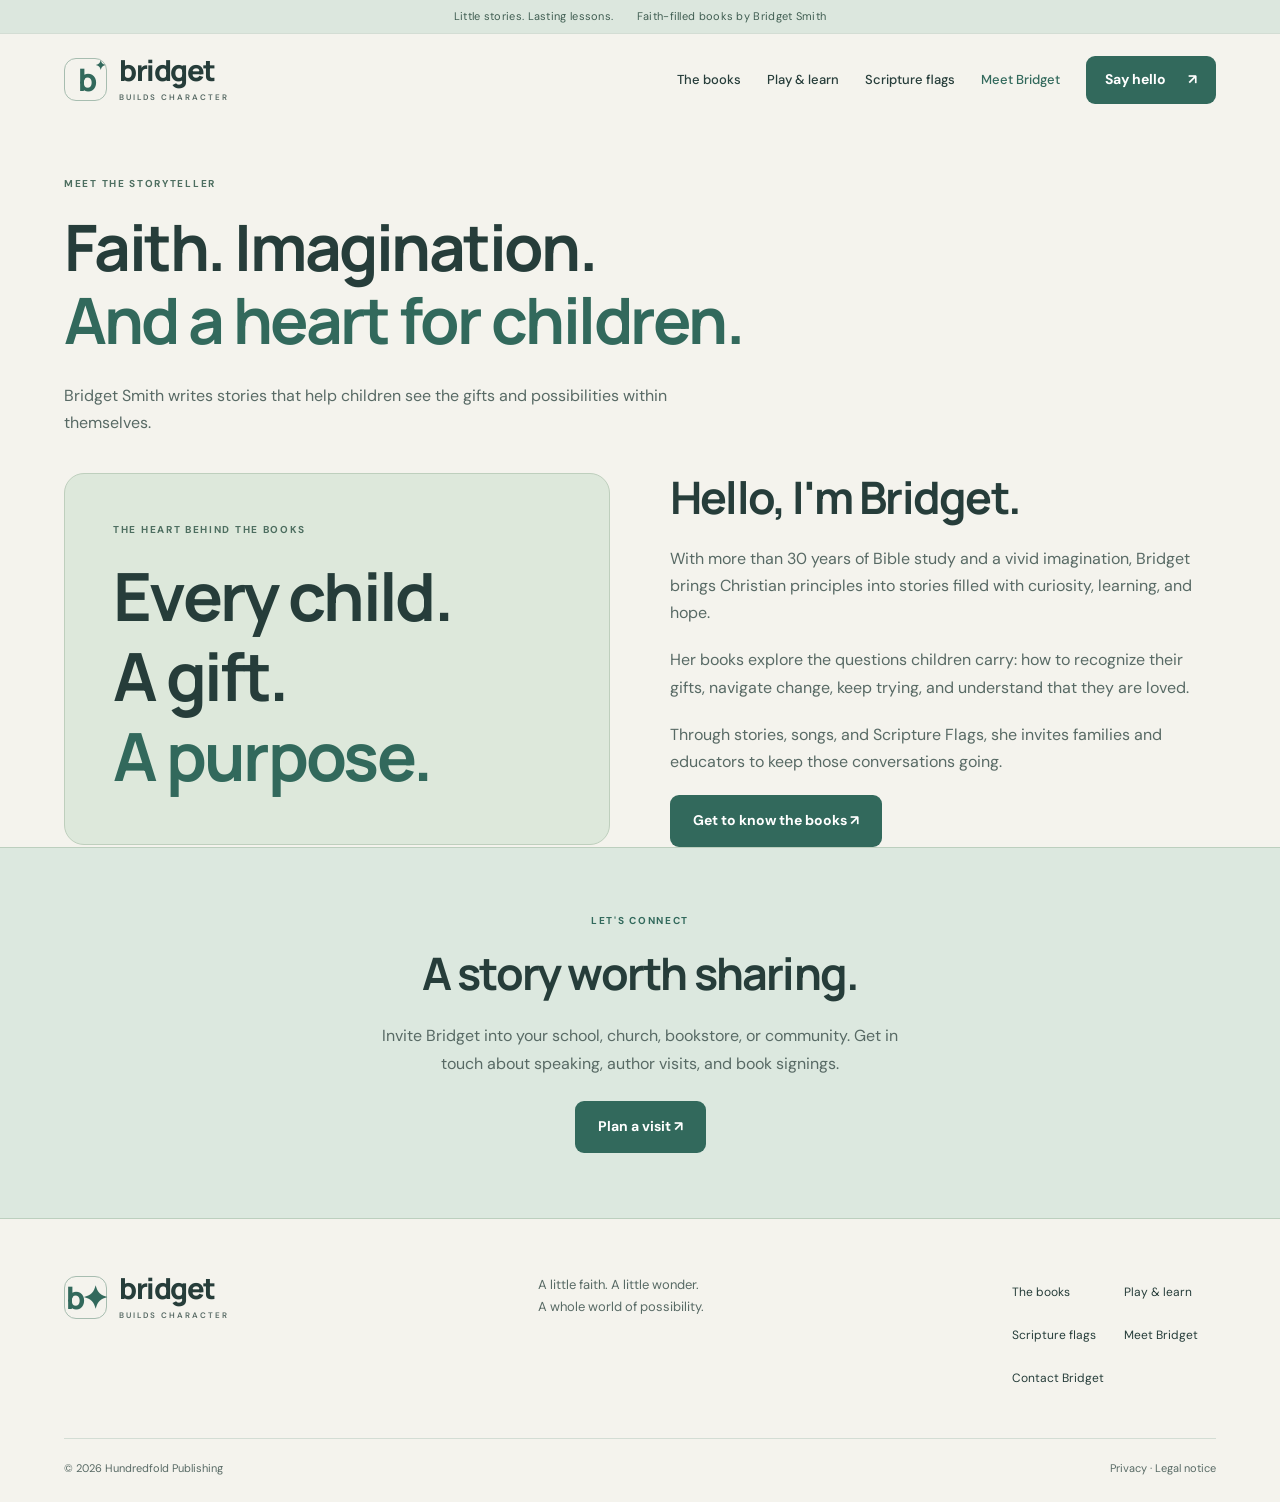
==== commit 9f0e2e4a: "Lighten palette to ivory and sage and add subtle book bindings and depth" ====
--- a/about.html
+++ b/about.html
@@ -1 +1 @@
-<!doctype html><html lang="en"><head><meta charset="utf-8"><meta name="viewport" content="width=device-width,initial-scale=1"><title>Meet Bridget | Bridget Builds Character</title><meta name="description" content="Stories for little readers with big possibilities. Explore faith-filled children's books, songs and Scripture Flags by Bridget Smith."><meta name="theme-color" content="#10171e"><link rel="stylesheet" href="assets/style.css?v=dark-mobile-2"><script src="assets/app.js?v=dark-mobile-2" defer></script></head><body><a class="skip" href="#main">Skip to content</a><div class="announcement">Little stories. Lasting lessons. <span>Faith-filled books by Bridget Smith</span></div><header><a class="brand" href="index.html"><span class="brand-icon" aria-hidden="true">b<span>✦</span></span><span>bridget<span class="brand-sub">BUILDS CHARACTER</span></span></a><button class="menu" aria-label="Toggle navigation" aria-expanded="false" aria-controls="nav">Menu +</button><nav id="nav"><a href="books.html">The books</a><a href="activities.html">Play & learn</a><a href="scripture-flags.html">Scripture flags</a><a href="about.html" aria-current="page">Meet Bridget</a><a class="button small" href="contact.html">Say hello <span>↗</span></a></nav></header><main id="main"><section class="page-intro"><div class="eyebrow">MEET THE STORYTELLER</div><h1>Faith. Imagination.<br><em>And a heart for children.</em></h1><p>Bridget Smith writes stories that help children see the gifts and possibilities within themselves.</p></section><section class="story-section"><div class="story-art"><span class="eyebrow">THE HEART BEHIND THE BOOKS</span><div class="big-word">Every child.<br>A gift.<br><em>A purpose.</em></div></div><div class="story-copy"><h2>Hello, I'm Bridget.</h2><p>With more than 30 years of Bible study and a vivid imagination, Bridget brings Christian principles into stories filled with curiosity, learning, and hope.</p><p>Her books explore the questions children carry: how to recognize their gifts, navigate change, keep trying, and understand that they are loved.</p><p>Through stories, songs, and Scripture Flags, she invites families and educators to keep those conversations going.</p><a class="button" href="books.html">Get to know the books ↗</a></div></section><section class="invitation"><span class="eyebrow">LET'S CONNECT</span><h2>A story worth sharing.</h2><p>Invite Bridget into your school, church, bookstore, or community. Get in touch about speaking, author visits, and book signings.</p><a class="button light" href="contact.html">Plan a visit ↗</a></section></main><footer><div class="footer-top"><a class="brand" href="index.html"><span class="brand-icon">b✦</span><span>bridget<span class="brand-sub">BUILDS CHARACTER</span></span></a><p>A little faith. A little wonder.<br>A whole world of possibility.</p><div><a href="books.html">The books</a><a href="activities.html">Play & learn</a><a href="scripture-flags.html">Scripture flags</a><a href="about.html" aria-current="page">Meet Bridget</a><a href="contact.html">Contact Bridget</a></div></div><div class="footer-bottom"><span>© 2026 Hundredfold Publishing</span><span><a href="privacy-policy.html">Privacy</a> · <a href="legal-notice.html">Legal notice</a></span></div></footer></body></html>+<!doctype html><html lang="en"><head><meta charset="utf-8"><meta name="viewport" content="width=device-width,initial-scale=1"><title>Meet Bridget | Bridget Builds Character</title><meta name="description" content="Stories for little readers with big possibilities. Explore faith-filled children's books, songs and Scripture Flags by Bridget Smith."><meta name="theme-color" content="#f4f3ed"><link rel="stylesheet" href="assets/style.css?v=sage-books-3"><script src="assets/app.js?v=sage-books-3" defer></script></head><body><a class="skip" href="#main">Skip to content</a><div class="announcement">Little stories. Lasting lessons. <span>Faith-filled books by Bridget Smith</span></div><header><a class="brand" href="index.html"><span class="brand-icon" aria-hidden="true">b<span>✦</span></span><span>bridget<span class="brand-sub">BUILDS CHARACTER</span></span></a><button class="menu" aria-label="Toggle navigation" aria-expanded="false" aria-controls="nav">Menu +</button><nav id="nav"><a href="books.html">The books</a><a href="activities.html">Play & learn</a><a href="scripture-flags.html">Scripture flags</a><a href="about.html" aria-current="page">Meet Bridget</a><a class="button small" href="contact.html">Say hello <span>↗</span></a></nav></header><main id="main"><section class="page-intro"><div class="eyebrow">MEET THE STORYTELLER</div><h1>Faith. Imagination.<br><em>And a heart for children.</em></h1><p>Bridget Smith writes stories that help children see the gifts and possibilities within themselves.</p></section><section class="story-section"><div class="story-art"><span class="eyebrow">THE HEART BEHIND THE BOOKS</span><div class="big-word">Every child.<br>A gift.<br><em>A purpose.</em></div></div><div class="story-copy"><h2>Hello, I'm Bridget.</h2><p>With more than 30 years of Bible study and a vivid imagination, Bridget brings Christian principles into stories filled with curiosity, learning, and hope.</p><p>Her books explore the questions children carry: how to recognize their gifts, navigate change, keep trying, and understand that they are loved.</p><p>Through stories, songs, and Scripture Flags, she invites families and educators to keep those conversations going.</p><a class="button" href="books.html">Get to know the books ↗</a></div></section><section class="invitation"><span class="eyebrow">LET'S CONNECT</span><h2>A story worth sharing.</h2><p>Invite Bridget into your school, church, bookstore, or community. Get in touch about speaking, author visits, and book signings.</p><a class="button light" href="contact.html">Plan a visit ↗</a></section></main><footer><div class="footer-top"><a class="brand" href="index.html"><span class="brand-icon">b✦</span><span>bridget<span class="brand-sub">BUILDS CHARACTER</span></span></a><p>A little faith. A little wonder.<br>A whole world of possibility.</p><div><a href="books.html">The books</a><a href="activities.html">Play & learn</a><a href="scripture-flags.html">Scripture flags</a><a href="about.html" aria-current="page">Meet Bridget</a><a href="contact.html">Contact Bridget</a></div></div><div class="footer-bottom"><span>© 2026 Hundredfold Publishing</span><span><a href="privacy-policy.html">Privacy</a> · <a href="legal-notice.html">Legal notice</a></span></div></footer></body></html>
--- a/assets/style.css
+++ b/assets/style.css
@@ -1,7 +1,22 @@
 @import url('https://fonts.googleapis.com/css2?family=DM+Sans:wght@400;500;600;700&family=Manrope:wght@400;500;600;700;800&display=swap');
-:root{color-scheme:dark;--paper:#10171e;--ink:#f1f5f3;--muted:#b4c1c7;--coral:#97e7cd;--line:#33414a;--surface:#1a252e;--radius:18px}*{box-sizing:border-box}html{scroll-behavior:smooth;scroll-padding-top:100px}body{margin:0;background:var(--paper);color:var(--ink);font:16px/1.7 'DM Sans',sans-serif}a{color:inherit;text-decoration:none}img{display:block;max-width:100%}button,input,select,textarea{font:inherit}button,a,input,textarea,select{-webkit-tap-highlight-color:transparent}a:focus-visible,button:focus-visible,input:focus-visible,textarea:focus-visible,select:focus-visible{outline:3px solid var(--coral);outline-offset:5px}h1,h2,h3,p{margin:0}h1,h2,h3,.big-word{font-family:Manrope,sans-serif;font-weight:700;line-height:1.15;letter-spacing:-.04em;text-wrap:balance}h1{font-size:clamp(42px,5vw,72px)}h2{font-size:clamp(30px,3.5vw,48px)}h3{font-size:24px;letter-spacing:-.025em}em{font-style:normal;color:var(--coral)}p{color:var(--muted)}.announcement{padding:7px 20px;text-align:center;color:#b7c8cc;background:#18242c;font-size:11px;letter-spacing:.3px;border-bottom:1px solid var(--line)}.announcement span{margin-left:20px}.brand{display:flex;align-items:center;gap:12px;font:800 29px/1 Manrope,sans-serif;letter-spacing:-1.5px}.brand-icon{display:grid;place-items:center;font-size:31px;position:relative;width:43px;height:43px;border:1px solid #638879;border-radius:12px;color:var(--coral);letter-spacing:-3px}.brand-icon span{font-size:13px;position:absolute;right:3px;top:0}.brand-sub{display:block;font:600 8px/1.4 'DM Sans',sans-serif;letter-spacing:2px;margin-top:7px;color:#b4c1c7}header{max-width:1440px;margin:auto;padding:22px 5%;display:flex;align-items:center;justify-content:space-between;gap:24px;position:relative;z-index:10}nav{display:flex;align-items:center;gap:26px;font-size:13px;font-weight:500}nav>a{min-height:44px;display:flex;align-items:center}nav a:hover,nav [aria-current]{color:var(--coral)}.button,.btn{display:inline-flex;align-items:center;justify-content:center;gap:22px;min-height:48px;padding:13px 22px;border:1px solid transparent;border-radius:9px;background:var(--coral);color:#122920;font-weight:700;font-size:14px;cursor:pointer;transition:background .2s,transform .2s}.button:hover,.btn:hover{background:#b7f3df;color:#122920;transform:translateY(-2px)}.small{padding:10px 18px}.text-link,.link-arrow{display:inline-flex;align-items:center;min-height:44px;font-weight:600;font-size:14px;color:var(--coral);border-bottom:1px solid #56776c}.menu{display:none}.eyebrow{display:block;font-size:10px;line-height:1.6;font-weight:700;letter-spacing:1.7px;color:#a9c6bf;margin-bottom:18px}.tiny-star{color:var(--coral);margin-right:6px}.hero{max-width:1440px;margin:auto;padding:50px 5% 65px;display:grid;grid-template-columns:1.05fr 1fr;align-items:center;gap:50px}.hero h1{margin-bottom:24px}.hero-copy>p{font-size:17px;max-width:470px}.actions{display:flex;flex-wrap:wrap;align-items:center;gap:20px;margin-top:28px}.hero-note{font-size:11px;color:#9baeb5;margin-top:20px}.hero-art{position:relative;height:440px;isolation:isolate;background:radial-gradient(ellipse at 50% 40%,#344f50 0%,#1d3038 45%,#15222b 80%);border:1px solid #34505a;border-radius:24px;overflow:hidden}.art-circle{position:absolute;width:330px;height:330px;border:1px solid #54756c55;border-radius:50%;left:20%;top:40px;z-index:-1}.hero-book{position:absolute;width:43%;border-radius:3px;filter:drop-shadow(10px 20px 14px #0008)}.hero-book.front{left:10%;top:92px;transform:rotate(-8deg);z-index:2}.hero-book.back{right:8%;top:48px;transform:rotate(9deg)}.hero-spark{display:none}.round-note{position:absolute;right:18px;bottom:52px;padding:11px 16px;background:#132c27;border:1px solid #729d8b;border-radius:12px;z-index:3;font-size:11px;line-height:1.5;color:#e4f3ed}.round-note em{font-size:12px}.art-caption{position:absolute;bottom:16px;left:0;width:100%;text-align:center;font-size:11px;color:#c2d1d4}.ribbon{display:flex;justify-content:center;gap:35px;border-block:1px solid var(--line);padding:20px 5%;font-size:12px;color:#b4c7cb;background:#141f27}.ribbon b{color:var(--coral)}.section{max-width:1440px;padding:75px 5%;margin:auto}.section-heading{display:flex;justify-content:space-between;align-items:end;gap:55px;margin-bottom:35px}.section-heading>p{max-width:370px;font-size:15px}.shelf{display:grid;grid-template-columns:repeat(5,minmax(0,1fr));gap:20px}.shelf-book{display:block;min-width:0}.book-image{display:flex;align-items:center;justify-content:center;height:230px;padding:22px;background:#202e36;border:1px solid var(--line);border-radius:14px;margin-bottom:18px;transition:background .2s}.book-image img{max-height:190px;box-shadow:5px 10px 15px #0006;transition:transform .2s}.shelf-book:hover .book-image{background:#2c4247}.shelf-book:hover img{transform:translateY(-5px)}.shelf-book h3{font-size:18px;line-height:1.4;letter-spacing:-.5px;margin-bottom:7px}.shelf-book>span{font-size:11px;color:#a5bcb5}.center{text-align:center;margin-top:30px}.story-section{display:grid;grid-template-columns:1fr 1fr;gap:60px;max-width:1440px;margin:auto;padding:0 5%;align-items:center}.story-art{position:relative;padding:48px;background:#1a302f;border:1px solid #36544b;border-radius:20px;overflow:hidden}.big-word{font-size:clamp(45px,5.2vw,72px);line-height:1.2}.story-star{position:absolute;right:25px;bottom:15px;font-size:100px;color:#567a6c;line-height:1}.story-copy h2{margin-bottom:22px}.story-copy p{margin-bottom:20px}.play-grid{display:grid;grid-template-columns:1fr 1fr;gap:24px}.play-card{display:flex;gap:27px;padding:35px;background:var(--surface);border:1px solid var(--line);border-radius:16px;transition:border-color .2s}.play-card:hover{border-color:var(--coral)}.play-symbol{font-size:45px;color:var(--coral);line-height:1}.play-card h3{font-size:29px;margin-bottom:18px}.play-card p{font-size:14px;margin-bottom:20px}.play-card .eyebrow{font-size:9px}.invitation{background:#1c3233;border-block:1px solid #375351;text-align:center;padding:65px 20px}.invitation p{max-width:540px;margin:24px auto}.invitation .eyebrow{color:var(--coral)}footer{max-width:1440px;margin:auto;padding:55px 5% 25px}.footer-top{display:flex;justify-content:space-between;gap:40px;padding-bottom:40px;align-items:start}.footer-top p{font-size:13px}.footer-top>div{display:grid;grid-template-columns:1fr 1fr;gap:5px 20px;font-size:12px}.footer-top>div a{min-height:38px;display:flex;align-items:center}.footer-bottom{display:flex;justify-content:space-between;border-top:1px solid var(--line);padding-top:20px;font-size:11px;color:var(--muted)}.page-intro,.page-hero{max-width:1440px;margin:auto;padding:50px 5% 35px}.page-intro p,.page-hero p{max-width:650px;margin-top:25px}.book-list{padding-top:0}.book-detail{display:grid;grid-template-columns:280px 1fr;gap:65px;align-items:center;padding:50px 0;border-top:1px solid var(--line);scroll-margin-top:25px}.book-detail .cover{padding:30px;background:var(--surface);border:1px solid var(--line);border-radius:16px;display:flex;justify-content:center}.cover img{max-height:290px;box-shadow:6px 10px 14px #0008}.book-detail h2{font-size:36px;margin-bottom:20px}.book-detail p{max-width:650px}.tags{display:flex;flex-wrap:wrap;gap:10px;margin-top:18px}.tag{font-size:11px;border:1px solid #496159;border-radius:6px;padding:3px 10px;color:#c5d8ce}.btn-outline{background:transparent;color:var(--coral);border:1px solid #608f7f}.edition-box{margin-top:24px;font-size:13px}.edition-links{display:flex;gap:22px;margin-top:5px}.featured-book{display:grid;grid-template-columns:180px 1fr;gap:40px;padding:32px;border:1px solid var(--line);border-radius:16px;background:var(--surface)}.featured-book p{margin:20px 0}.featured-book img{max-height:250px}.media-grid{display:grid;grid-template-columns:repeat(3,minmax(0,1fr));gap:35px 24px}.media-thumb{position:relative;aspect-ratio:16/10;overflow:hidden;border-radius:12px;background:var(--surface)}.media-thumb img{width:100%;height:100%;object-fit:cover}.play-button{position:absolute;left:calc(50% - 24px);top:calc(50% - 24px);width:48px;height:48px;border-radius:50%;background:var(--coral);color:#123327;display:grid;place-items:center}.media-card h3{font-size:22px;margin:18px 0 10px}.media-card p{font-size:14px}.activity-heading{margin-top:70px}.activity-grid{display:grid;grid-template-columns:repeat(3,1fr);gap:35px}.activity-grid article{padding-top:20px;border-top:1px solid var(--line)}.activity-grid span{color:var(--coral)}.activity-grid h3{margin:15px 0}.flag-grid{display:grid;grid-template-columns:repeat(3,minmax(0,1fr));gap:22px}.flag-card{padding:28px;border:1px solid var(--line);border-radius:14px;background:var(--surface)}.flag-symbol{display:grid;place-items:center;width:44px;height:44px;background:#29443d;color:var(--coral);font-weight:700;border-radius:10px}.animal{font-size:12px;color:#b7cbbf;margin:18px 0 10px}.flag-card h3{font-size:23px;margin-bottom:16px}.flag-card p{font-size:14px;margin-bottom:20px}.contact-grid{display:grid;grid-template-columns:1fr 1fr;gap:65px;padding-top:20px}.contact-grid h2{font-size:34px;margin-bottom:20px}.contact-grid p{margin-bottom:20px}.email{overflow-wrap:anywhere;font-size:15px;color:var(--coral)}.contact-note{border-top:1px solid var(--line);margin-top:30px;padding-top:25px;font-size:14px;line-height:2.4}form{padding:30px;background:var(--surface);border:1px solid var(--line);border-radius:16px}label{display:block;font-size:13px;font-weight:600;margin-bottom:7px}input,textarea,select{display:block;width:100%;background:#111c24;border:1px solid #57666f;border-radius:8px;padding:12px;margin-bottom:18px;color:var(--ink);font-size:16px}textarea{resize:vertical}.form-note{font-size:12px}.skip{position:absolute;top:-100px;z-index:30;padding:10px;background:var(--coral);color:#112820}.skip:focus{top:0}.container{max-width:1100px;margin:auto}.section .container h2{margin:25px 0}.section .container p{margin:15px 0}.section .container a{color:var(--coral);text-decoration:underline}
+:root{color-scheme:light;--paper:#f4f3ed;--ink:#263d3a;--muted:#586a65;--coral:#32695c;--line:#d3ddd4;--surface:#e9eee7;--radius:18px}*{box-sizing:border-box}html{scroll-behavior:smooth;scroll-padding-top:100px}body{margin:0;background:var(--paper);color:var(--ink);font:16px/1.7 'DM Sans',sans-serif}a{color:inherit;text-decoration:none}img{display:block;max-width:100%}button,input,select,textarea{font:inherit}button,a,input,textarea,select{-webkit-tap-highlight-color:transparent}a:focus-visible,button:focus-visible,input:focus-visible,textarea:focus-visible,select:focus-visible{outline:3px solid var(--coral);outline-offset:5px}h1,h2,h3,p{margin:0}h1,h2,h3,.big-word{font-family:Manrope,sans-serif;font-weight:700;line-height:1.15;letter-spacing:-.04em;text-wrap:balance}h1{font-size:clamp(42px,5vw,72px)}h2{font-size:clamp(30px,3.5vw,48px)}h3{font-size:24px;letter-spacing:-.025em}em{font-style:normal;color:var(--coral)}p{color:var(--muted)}.announcement{padding:7px 20px;text-align:center;color:#405e52;background:#dce7de;font-size:11px;letter-spacing:.3px;border-bottom:1px solid var(--line)}.announcement span{margin-left:20px}.brand{display:flex;align-items:center;gap:12px;font:800 29px/1 Manrope,sans-serif;letter-spacing:-1.5px}.brand-icon{display:grid;place-items:center;font-size:31px;position:relative;width:43px;height:43px;border:1px solid #a7bdb0;border-radius:12px;color:var(--coral);letter-spacing:-3px}.brand-icon span{font-size:13px;position:absolute;right:3px;top:0}.brand-sub{display:block;font:600 8px/1.4 'DM Sans',sans-serif;letter-spacing:2px;margin-top:7px;color:#586a65}header{max-width:1440px;margin:auto;padding:22px 5%;display:flex;align-items:center;justify-content:space-between;gap:24px;position:relative;z-index:10}nav{display:flex;align-items:center;gap:26px;font-size:13px;font-weight:500}nav>a{min-height:44px;display:flex;align-items:center}nav a:hover,nav [aria-current]{color:var(--coral)}.button,.btn{display:inline-flex;align-items:center;justify-content:center;gap:22px;min-height:48px;padding:13px 22px;border:1px solid transparent;border-radius:9px;background:var(--coral);color:#ffffff;font-weight:700;font-size:14px;cursor:pointer;transition:background .2s,transform .2s}.button:hover,.btn:hover{background:#245347;color:#ffffff;transform:translateY(-2px)}.small{padding:10px 18px}.text-link,.link-arrow{display:inline-flex;align-items:center;min-height:44px;font-weight:600;font-size:14px;color:var(--coral);border-bottom:1px solid #9ebaa8}.menu{display:none}.eyebrow{display:block;font-size:10px;line-height:1.6;font-weight:700;letter-spacing:1.7px;color:#4d6e60;margin-bottom:18px}.tiny-star{color:var(--coral);margin-right:6px}.hero{max-width:1440px;margin:auto;padding:50px 5% 65px;display:grid;grid-template-columns:1.05fr 1fr;align-items:center;gap:50px}.hero h1{margin-bottom:24px}.hero-copy>p{font-size:17px;max-width:470px}.actions{display:flex;flex-wrap:wrap;align-items:center;gap:20px;margin-top:28px}.hero-note{font-size:11px;color:#64766c;margin-top:20px}.hero-art{position:relative;height:440px;isolation:isolate;background:radial-gradient(ellipse at 50% 40%,#c3d7c9 0%,#d9e6db 45%,#e8eee5 80%);border:1px solid #c4d4c8;border-radius:24px;overflow:hidden}.art-circle{position:absolute;width:330px;height:330px;border:1px solid #a3bfa855;border-radius:50%;left:20%;top:40px;z-index:-1}.hero-book{position:absolute;width:43%;border-radius:3px;filter:drop-shadow(10px 20px 14px #34493430)}.hero-book.front{left:10%;top:92px;transform:rotate(-8deg);z-index:2}.hero-book.back{right:8%;top:48px;transform:rotate(9deg)}.hero-spark{display:none}.round-note{position:absolute;right:18px;bottom:52px;padding:11px 16px;background:#f6f6ee;border:1px solid #bacdbe;border-radius:12px;z-index:3;font-size:11px;line-height:1.5;color:#345748}.round-note em{font-size:12px}.art-caption{position:absolute;bottom:16px;left:0;width:100%;text-align:center;font-size:11px;color:#5b7264}.ribbon{display:flex;justify-content:center;gap:35px;border-block:1px solid var(--line);padding:20px 5%;font-size:12px;color:#536a5d;background:#e7ede4}.ribbon b{color:var(--coral)}.section{max-width:1440px;padding:75px 5%;margin:auto}.section-heading{display:flex;justify-content:space-between;align-items:end;gap:55px;margin-bottom:35px}.section-heading>p{max-width:370px;font-size:15px}.shelf{display:grid;grid-template-columns:repeat(5,minmax(0,1fr));gap:20px}.shelf-book{display:block;min-width:0}.book-image{display:flex;align-items:center;justify-content:center;height:230px;padding:22px;background:#e5ece2;border:1px solid var(--line);border-radius:14px;margin-bottom:18px;transition:background .2s}.book-image img{max-height:190px;box-shadow:5px 10px 15px #34493425;transition:transform .2s}.shelf-book:hover .book-image{background:#d9e5d6}.shelf-book:hover img{transform:translateY(-5px)}.shelf-book h3{font-size:18px;line-height:1.4;letter-spacing:-.5px;margin-bottom:7px}.shelf-book>span{font-size:11px;color:#57745f}.center{text-align:center;margin-top:30px}.story-section{display:grid;grid-template-columns:1fr 1fr;gap:60px;max-width:1440px;margin:auto;padding:0 5%;align-items:center}.story-art{position:relative;padding:48px;background:#dde8db;border:1px solid #becfbd;border-radius:20px;overflow:hidden}.big-word{font-size:clamp(45px,5.2vw,72px);line-height:1.2}.story-star{position:absolute;right:25px;bottom:15px;font-size:100px;color:#a3bda4;line-height:1}.story-copy h2{margin-bottom:22px}.story-copy p{margin-bottom:20px}.play-grid{display:grid;grid-template-columns:1fr 1fr;gap:24px}.play-card{display:flex;gap:27px;padding:35px;background:var(--surface);border:1px solid var(--line);border-radius:16px;transition:border-color .2s}.play-card:hover{border-color:var(--coral)}.play-symbol{font-size:45px;color:var(--coral);line-height:1}.play-card h3{font-size:29px;margin-bottom:18px}.play-card p{font-size:14px;margin-bottom:20px}.play-card .eyebrow{font-size:9px}.invitation{background:#dce8df;border-block:1px solid #bccfbe;text-align:center;padding:65px 20px}.invitation p{max-width:540px;margin:24px auto}.invitation .eyebrow{color:var(--coral)}footer{max-width:1440px;margin:auto;padding:55px 5% 25px}.footer-top{display:flex;justify-content:space-between;gap:40px;padding-bottom:40px;align-items:start}.footer-top p{font-size:13px}.footer-top>div{display:grid;grid-template-columns:1fr 1fr;gap:5px 20px;font-size:12px}.footer-top>div a{min-height:38px;display:flex;align-items:center}.footer-bottom{display:flex;justify-content:space-between;border-top:1px solid var(--line);padding-top:20px;font-size:11px;color:var(--muted)}.page-intro,.page-hero{max-width:1440px;margin:auto;padding:50px 5% 35px}.page-intro p,.page-hero p{max-width:650px;margin-top:25px}.book-list{padding-top:0}.book-detail{display:grid;grid-template-columns:280px 1fr;gap:65px;align-items:center;padding:50px 0;border-top:1px solid var(--line);scroll-margin-top:25px}.book-detail .cover{padding:30px;background:var(--surface);border:1px solid var(--line);border-radius:16px;display:flex;justify-content:center}.cover img{max-height:290px;box-shadow:6px 10px 14px #34493430}.book-detail h2{font-size:36px;margin-bottom:20px}.book-detail p{max-width:650px}.tags{display:flex;flex-wrap:wrap;gap:10px;margin-top:18px}.tag{font-size:11px;border:1px solid #bdcebc;border-radius:6px;padding:3px 10px;color:#49664f}.btn-outline{background:transparent;color:var(--coral);border:1px solid #9dbba6}.edition-box{margin-top:24px;font-size:13px}.edition-links{display:flex;gap:22px;margin-top:5px}.featured-book{display:grid;grid-template-columns:180px 1fr;gap:40px;padding:32px;border:1px solid var(--line);border-radius:16px;background:var(--surface)}.featured-book p{margin:20px 0}.featured-book img{max-height:250px}.media-grid{display:grid;grid-template-columns:repeat(3,minmax(0,1fr));gap:35px 24px}.media-thumb{position:relative;aspect-ratio:16/10;overflow:hidden;border-radius:12px;background:var(--surface)}.media-thumb img{width:100%;height:100%;object-fit:cover}.play-button{position:absolute;left:calc(50% - 24px);top:calc(50% - 24px);width:48px;height:48px;border-radius:50%;background:var(--coral);color:#ffffff;display:grid;place-items:center}.media-card h3{font-size:22px;margin:18px 0 10px}.media-card p{font-size:14px}.activity-heading{margin-top:70px}.activity-grid{display:grid;grid-template-columns:repeat(3,1fr);gap:35px}.activity-grid article{padding-top:20px;border-top:1px solid var(--line)}.activity-grid span{color:var(--coral)}.activity-grid h3{margin:15px 0}.flag-grid{display:grid;grid-template-columns:repeat(3,minmax(0,1fr));gap:22px}.flag-card{padding:28px;border:1px solid var(--line);border-radius:14px;background:var(--surface)}.flag-symbol{display:grid;place-items:center;width:44px;height:44px;background:#d3e2ce;color:var(--coral);font-weight:700;border-radius:10px}.animal{font-size:12px;color:#5a705e;margin:18px 0 10px}.flag-card h3{font-size:23px;margin-bottom:16px}.flag-card p{font-size:14px;margin-bottom:20px}.contact-grid{display:grid;grid-template-columns:1fr 1fr;gap:65px;padding-top:20px}.contact-grid h2{font-size:34px;margin-bottom:20px}.contact-grid p{margin-bottom:20px}.email{overflow-wrap:anywhere;font-size:15px;color:var(--coral)}.contact-note{border-top:1px solid var(--line);margin-top:30px;padding-top:25px;font-size:14px;line-height:2.4}form{padding:30px;background:var(--surface);border:1px solid var(--line);border-radius:16px}label{display:block;font-size:13px;font-weight:600;margin-bottom:7px}input,textarea,select{display:block;width:100%;background:#fbfcf8;border:1px solid #a3b4a4;border-radius:8px;padding:12px;margin-bottom:18px;color:var(--ink);font-size:16px}textarea{resize:vertical}.form-note{font-size:12px}.skip{position:absolute;top:-100px;z-index:30;padding:10px;background:var(--coral);color:#ffffff}.skip:focus{top:0}.container{max-width:1100px;margin:auto}.section .container h2{margin:25px 0}.section .container p{margin:15px 0}.section .container a{color:var(--coral);text-decoration:underline}
 @media(max-width:1050px){nav{gap:16px;font-size:12px}.hero{gap:30px}.hero-art{height:380px}.hero-book.front{top:85px}.book-image{height:210px;padding:16px}.book-image img{max-height:175px}.story-section{gap:35px}.story-art{padding:35px}.play-card{padding:28px;gap:20px}.play-symbol{font-size:32px}.book-detail{gap:35px}}
-@media(max-width:800px){header{padding:16px 5%;position:sticky;top:0;background:#10171ef5;backdrop-filter:blur(14px);border-bottom:1px solid var(--line)}.brand{font-size:24px;gap:10px}.brand-icon{width:36px;height:36px;font-size:26px}.brand-sub{font-size:7px;letter-spacing:1.6px}.menu{display:block;min-height:44px;min-width:72px;color:var(--ink);background:#23333c;border:1px solid #4b5f68;border-radius:8px;font-size:13px;font-weight:600}nav{display:none;position:absolute;top:100%;left:0;right:0;padding:12px 5% 22px;background:#15212a;border-bottom:1px solid #50616a;box-shadow:0 16px 24px #0006;font-size:15px;gap:4px}nav.open{display:flex;flex-direction:column;align-items:stretch}nav>a{padding:8px 10px;min-height:48px}nav .button{margin-top:8px}.announcement{font-size:10px}.announcement span{display:none}.hero{grid-template-columns:1fr;gap:28px;padding:30px 5% 36px}.hero h1{font-size:clamp(35px,9vw,52px);letter-spacing:-1.5px;line-height:1.12;margin-bottom:17px}.hero-copy>p{font-size:15px;line-height:1.7;max-width:570px}.hero .eyebrow{font-size:9px;letter-spacing:1.3px;margin-bottom:14px}.hero .actions{margin-top:20px;gap:12px;display:grid;grid-template-columns:1fr}.hero .button{width:100%;justify-content:space-between}.hero .text-link{justify-self:center;font-size:13px;min-height:40px}.hero-note{display:none}.hero-art{width:100%;max-width:490px;height:auto;aspect-ratio:1.45;margin:auto;border-radius:16px}.hero-book.front{width:35%;top:17%;left:15%}.hero-book.back{width:34%;right:17%;top:10%}.art-circle{width:220px;height:220px;top:0;left:23%}.round-note{bottom:33px;right:12px;font-size:9px;padding:7px 10px;border-radius:8px}.round-note em{font-size:10px}.art-caption{font-size:9px;bottom:9px}.ribbon{padding:15px 5%;gap:12px;display:grid;grid-template-columns:1fr 1fr;text-align:center;font-size:10px}.ribbon b{display:none}.section{padding:44px 5%}.section-heading{display:block;margin-bottom:26px}.section-heading>p{margin-top:16px;font-size:14px}.eyebrow{font-size:9px;margin-bottom:12px}h2{font-size:30px}h2 br{display:none}.shelf{grid-template-columns:repeat(2,minmax(0,1fr));gap:25px 14px}.book-image{height:210px;padding:19px 14px;border-radius:12px;margin-bottom:12px}.book-image img{max-height:173px}.shelf-book h3{font-size:16px;line-height:1.35;letter-spacing:-.3px}.shelf-book>span{font-size:10px}.shelf-book:last-child{grid-column:auto;max-width:none}.center{margin-top:24px}.story-section{grid-template-columns:1fr;gap:25px;padding:0 5%}.story-art{padding:30px;border-radius:16px}.big-word{font-size:47px;line-height:1.15}.story-star{font-size:85px}.story-copy h2{margin-bottom:18px}.story-copy p{font-size:15px;margin-bottom:16px}.play-grid{grid-template-columns:1fr;gap:16px}.play-card{padding:25px;gap:20px}.play-card h3{font-size:25px}.play-card p{font-size:14px}.play-symbol{font-size:30px}.play-card .eyebrow{font-size:8px;letter-spacing:1px}.invitation{padding:45px 5%}.invitation h2{font-size:32px}.invitation p{font-size:14px;margin:20px auto}.footer-top{flex-direction:column;gap:24px;padding-bottom:25px}.footer-top>div{width:100%;font-size:13px;gap:5px 20px}.footer-top>div a{min-height:44px}.footer-bottom{gap:15px;font-size:10px;flex-wrap:wrap}footer{padding:35px 5% 20px}.page-intro,.page-hero{padding:30px 5%}.page-intro h1,.page-hero h1{font-size:clamp(33px,8.5vw,48px);letter-spacing:-1.3px}.page-intro p,.page-hero p{font-size:15px;margin-top:18px}.book-list{padding-top:0}.book-detail{grid-template-columns:1fr;gap:25px;padding:30px 0}.book-detail .cover{width:100%;max-width:280px;margin:auto;padding:24px}.cover img{max-height:240px}.book-detail h2{font-size:29px}.book-detail p{font-size:15px}.book-detail .actions{gap:10px;margin-top:20px}.book-detail .btn{flex:1;padding:12px 16px}.featured-book{grid-template-columns:1fr;gap:25px;padding:25px}.featured-book img{margin:auto;max-height:230px}.media-grid{grid-template-columns:1fr;gap:28px}.media-thumb{aspect-ratio:16/9}.media-card h3{font-size:22px;margin:14px 0 8px}.activity-heading{margin-top:45px}.activity-grid{grid-template-columns:1fr;gap:24px}.flag-grid{grid-template-columns:1fr;gap:16px}.flag-card{padding:24px}.flag-card h3{font-size:23px}.contact-grid{grid-template-columns:1fr;gap:30px;padding-top:0}.contact-grid h2{font-size:28px}.contact-grid p{font-size:14px}.email{font-size:14px}.contact-note{margin-top:22px;padding-top:20px}form{padding:22px}form .button{width:100%}.text-link,.link-arrow{font-size:13px}}
+@media(max-width:800px){header{padding:16px 5%;position:sticky;top:0;background:#f4f3edf5;backdrop-filter:blur(14px);border-bottom:1px solid var(--line)}.brand{font-size:24px;gap:10px}.brand-icon{width:36px;height:36px;font-size:26px}.brand-sub{font-size:7px;letter-spacing:1.6px}.menu{display:block;min-height:44px;min-width:72px;color:var(--ink);background:#e4ece1;border:1px solid #b6c8b9;border-radius:8px;font-size:13px;font-weight:600}nav{display:none;position:absolute;top:100%;left:0;right:0;padding:12px 5% 22px;background:#f3f6ef;border-bottom:1px solid #c0d0c1;box-shadow:0 16px 24px #34493425;font-size:15px;gap:4px}nav.open{display:flex;flex-direction:column;align-items:stretch}nav>a{padding:8px 10px;min-height:48px}nav .button{margin-top:8px}.announcement{font-size:10px}.announcement span{display:none}.hero{grid-template-columns:1fr;gap:28px;padding:30px 5% 36px}.hero h1{font-size:clamp(35px,9vw,52px);letter-spacing:-1.5px;line-height:1.12;margin-bottom:17px}.hero-copy>p{font-size:15px;line-height:1.7;max-width:570px}.hero .eyebrow{font-size:9px;letter-spacing:1.3px;margin-bottom:14px}.hero .actions{margin-top:20px;gap:12px;display:grid;grid-template-columns:1fr}.hero .button{width:100%;justify-content:space-between}.hero .text-link{justify-self:center;font-size:13px;min-height:40px}.hero-note{display:none}.hero-art{width:100%;max-width:490px;height:auto;aspect-ratio:1.45;margin:auto;border-radius:16px}.hero-book.front{width:35%;top:17%;left:15%}.hero-book.back{width:34%;right:17%;top:10%}.art-circle{width:220px;height:220px;top:0;left:23%}.round-note{bottom:33px;right:12px;font-size:9px;padding:7px 10px;border-radius:8px}.round-note em{font-size:10px}.art-caption{font-size:9px;bottom:9px}.ribbon{padding:15px 5%;gap:12px;display:grid;grid-template-columns:1fr 1fr;text-align:center;font-size:10px}.ribbon b{display:none}.section{padding:44px 5%}.section-heading{display:block;margin-bottom:26px}.section-heading>p{margin-top:16px;font-size:14px}.eyebrow{font-size:9px;margin-bottom:12px}h2{font-size:30px}h2 br{display:none}.shelf{grid-template-columns:repeat(2,minmax(0,1fr));gap:25px 14px}.book-image{height:210px;padding:19px 14px;border-radius:12px;margin-bottom:12px}.book-image img{max-height:173px}.shelf-book h3{font-size:16px;line-height:1.35;letter-spacing:-.3px}.shelf-book>span{font-size:10px}.shelf-book:last-child{grid-column:auto;max-width:none}.center{margin-top:24px}.story-section{grid-template-columns:1fr;gap:25px;padding:0 5%}.story-art{padding:30px;border-radius:16px}.big-word{font-size:47px;line-height:1.15}.story-star{font-size:85px}.story-copy h2{margin-bottom:18px}.story-copy p{font-size:15px;margin-bottom:16px}.play-grid{grid-template-columns:1fr;gap:16px}.play-card{padding:25px;gap:20px}.play-card h3{font-size:25px}.play-card p{font-size:14px}.play-symbol{font-size:30px}.play-card .eyebrow{font-size:8px;letter-spacing:1px}.invitation{padding:45px 5%}.invitation h2{font-size:32px}.invitation p{font-size:14px;margin:20px auto}.footer-top{flex-direction:column;gap:24px;padding-bottom:25px}.footer-top>div{width:100%;font-size:13px;gap:5px 20px}.footer-top>div a{min-height:44px}.footer-bottom{gap:15px;font-size:10px;flex-wrap:wrap}footer{padding:35px 5% 20px}.page-intro,.page-hero{padding:30px 5%}.page-intro h1,.page-hero h1{font-size:clamp(33px,8.5vw,48px);letter-spacing:-1.3px}.page-intro p,.page-hero p{font-size:15px;margin-top:18px}.book-list{padding-top:0}.book-detail{grid-template-columns:1fr;gap:25px;padding:30px 0}.book-detail .cover{width:100%;max-width:280px;margin:auto;padding:24px}.cover img{max-height:240px}.book-detail h2{font-size:29px}.book-detail p{font-size:15px}.book-detail .actions{gap:10px;margin-top:20px}.book-detail .btn{flex:1;padding:12px 16px}.featured-book{grid-template-columns:1fr;gap:25px;padding:25px}.featured-book img{margin:auto;max-height:230px}.media-grid{grid-template-columns:1fr;gap:28px}.media-thumb{aspect-ratio:16/9}.media-card h3{font-size:22px;margin:14px 0 8px}.activity-heading{margin-top:45px}.activity-grid{grid-template-columns:1fr;gap:24px}.flag-grid{grid-template-columns:1fr;gap:16px}.flag-card{padding:24px}.flag-card h3{font-size:23px}.contact-grid{grid-template-columns:1fr;gap:30px;padding-top:0}.contact-grid h2{font-size:28px}.contact-grid p{font-size:14px}.email{font-size:14px}.contact-note{margin-top:22px;padding-top:20px}form{padding:22px}form .button{width:100%}.text-link,.link-arrow{font-size:13px}}
 @media(min-width:520px) and (max-width:800px){.hero .actions{display:flex}.hero .button{width:auto}.hero-art{max-width:440px}.shelf{grid-template-columns:repeat(3,minmax(0,1fr))}.flag-grid,.media-grid{grid-template-columns:repeat(2,minmax(0,1fr))}}
 @media(max-width:360px){.hero h1{font-size:33px}.book-image{height:180px;padding:15px 12px}.book-image img{max-height:150px}.play-card{padding:22px 18px;gap:14px}.round-note{right:8px;bottom:26px}.art-caption{font-size:8px}.brand{font-size:22px}}
 @media(prefers-reduced-motion:reduce){html{scroll-behavior:auto}*{transition:none!important}}
+
+/* Small physical details keep the cover artwork unobstructed. */
+.book-object{--binding:#91a9b3;position:relative;display:inline-block;vertical-align:middle;max-width:100%;width:fit-content;line-height:0;isolation:isolate;transform:perspective(900px) rotateY(-5deg);filter:drop-shadow(5px 9px 7px #304b352b)}
+.book-object img{display:block;max-width:100%;border-radius:1px 3px 3px 1px;box-shadow:none;filter:none;transform:none!important}
+.book-object::before{content:"";position:absolute;inset:0 auto 0 -4px;width:5px;background:linear-gradient(90deg,color-mix(in srgb,var(--binding),#263d3a 35%),var(--binding));border-radius:2px 0 0 2px;transform:skewY(-8deg);transform-origin:right center;box-shadow:inset 1px 0 1px #ffffff45;z-index:1}
+.book-object::after{content:"";position:absolute;inset:0;border-radius:1px 3px 3px 1px;background:linear-gradient(90deg,#ffffff42 0px,#ffffff15 2px,#15292122 4px,transparent 7px);box-shadow:1px 1px 0 #f9f6e8,2px 2px 0 #d5d5c8,3px 3px 0 #f3f0e4,4px 4px 0 color-mix(in srgb,var(--binding),#263d3a 15%);pointer-events:none;z-index:2}
+.hero-book.book-object{position:absolute;width:43%;max-width:none}
+.hero-book.book-object img{width:100%;height:auto}
+.book-image .book-object{max-width:100%;transition:transform .2s}
+.shelf-book:hover .book-object{transform:perspective(900px) rotateY(-5deg) translateY(-4px)}
+.shelf-book:hover img{transform:none}
+.cover-stage{display:flex;align-items:center;justify-content:center}
+.btn-outline{color:var(--coral)}
+@media(max-width:800px){.hero-book.front.book-object{width:35%}.hero-book.back.book-object{width:34%}}
+@media(prefers-reduced-motion:reduce){.book-object{transition:none!important}.shelf-book:hover .book-object{transform:perspective(900px) rotateY(-5deg)}}
